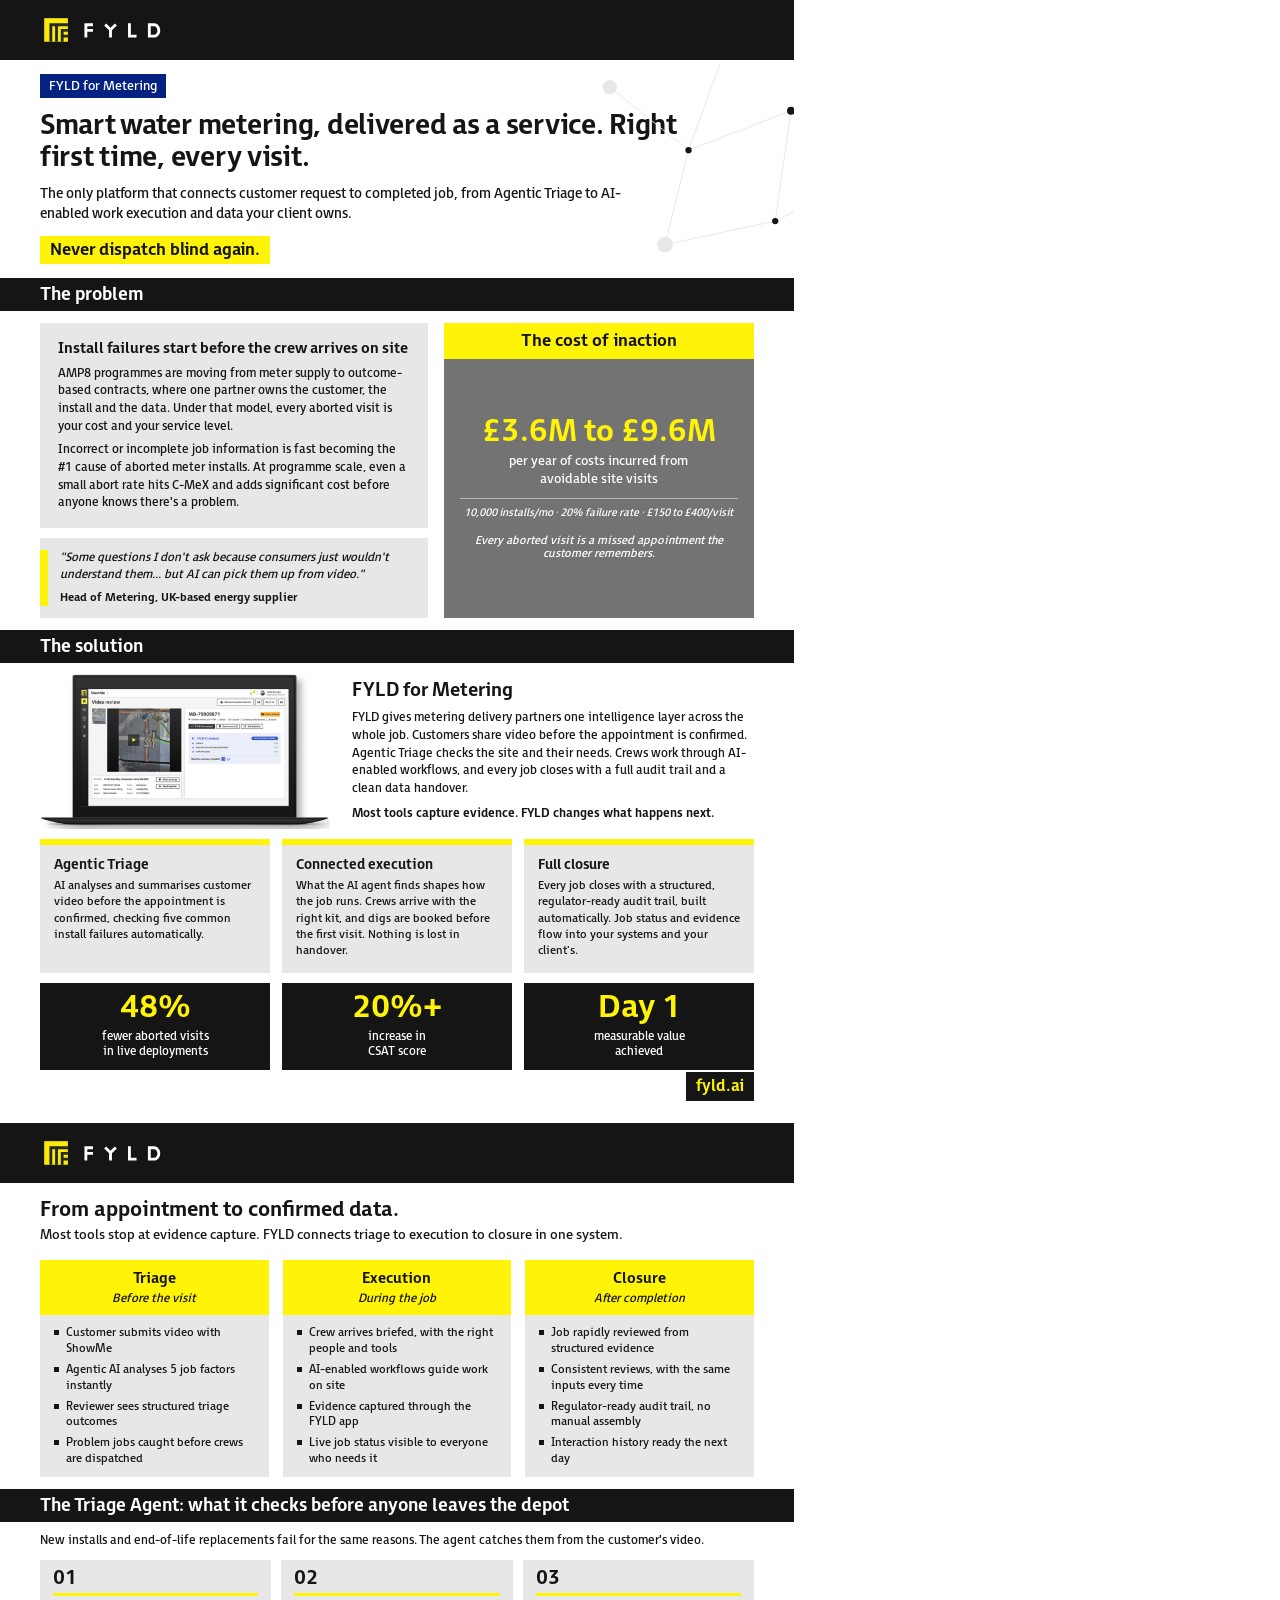
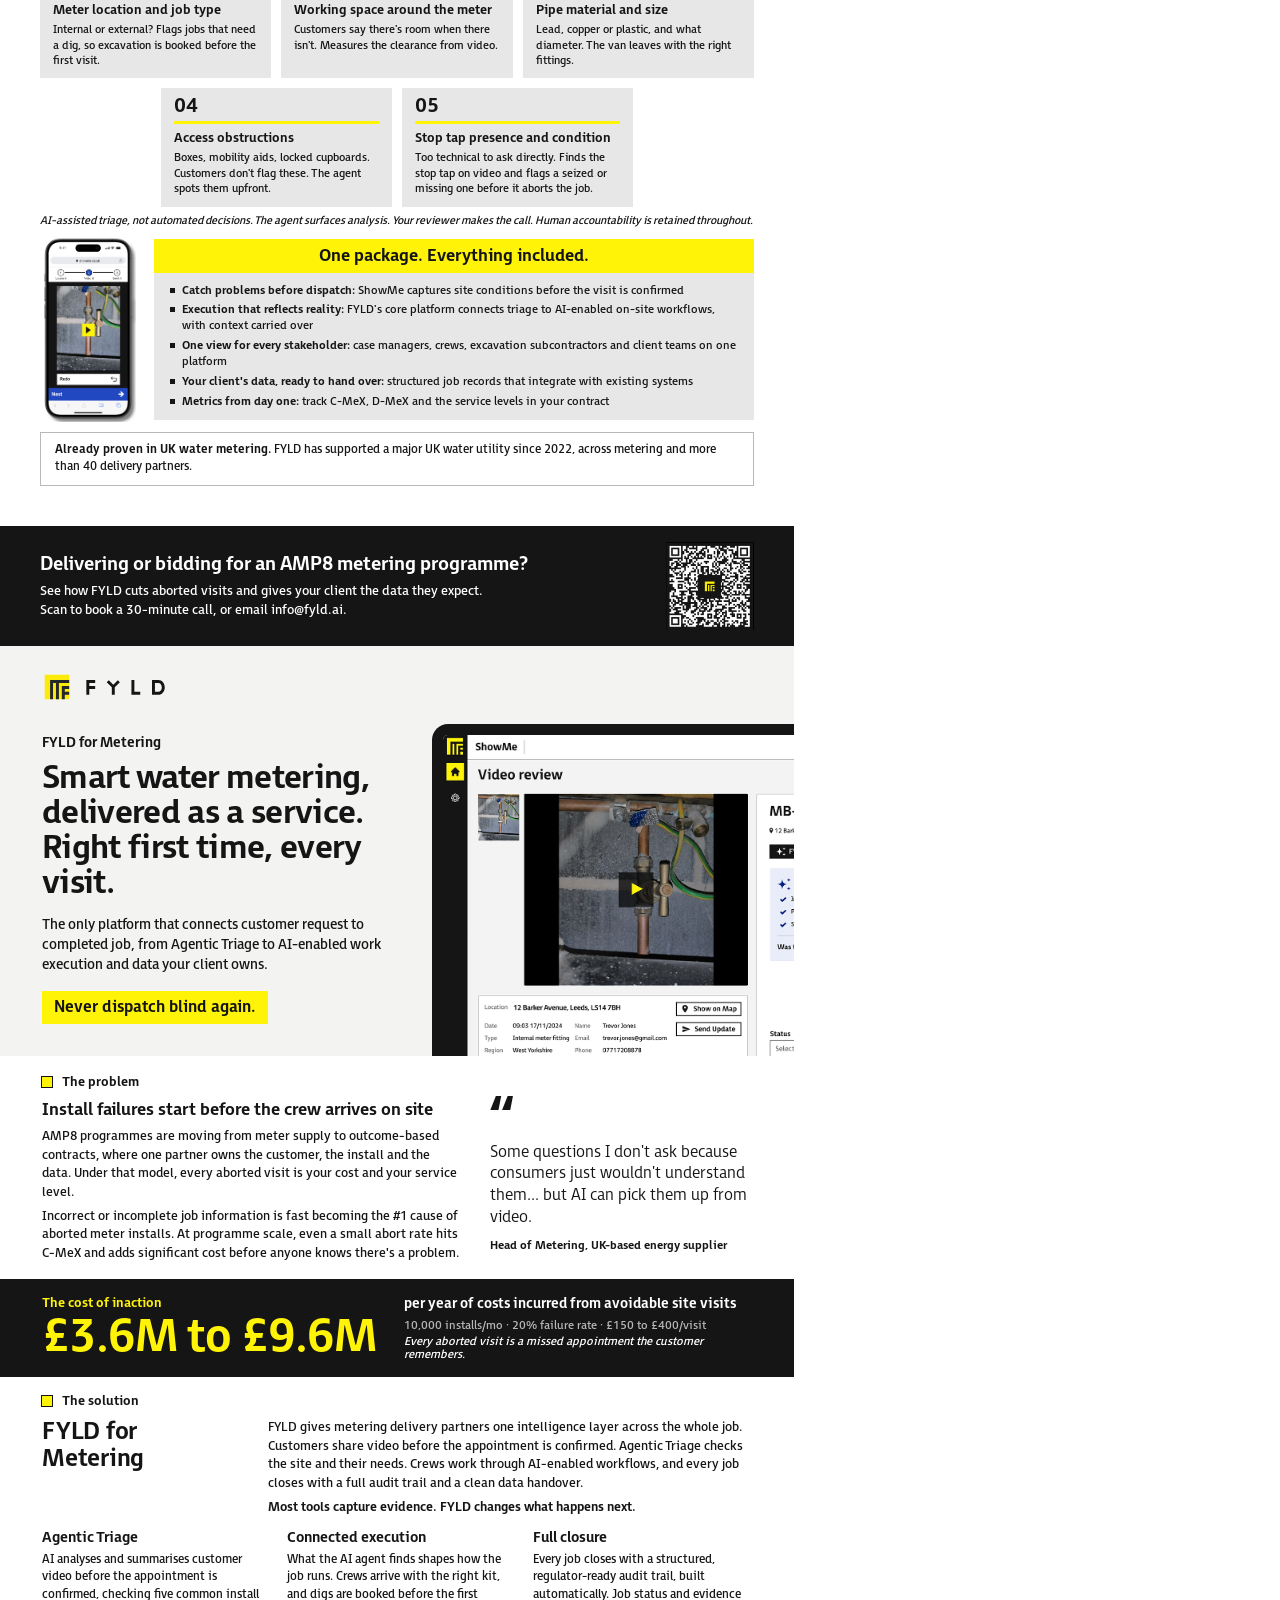
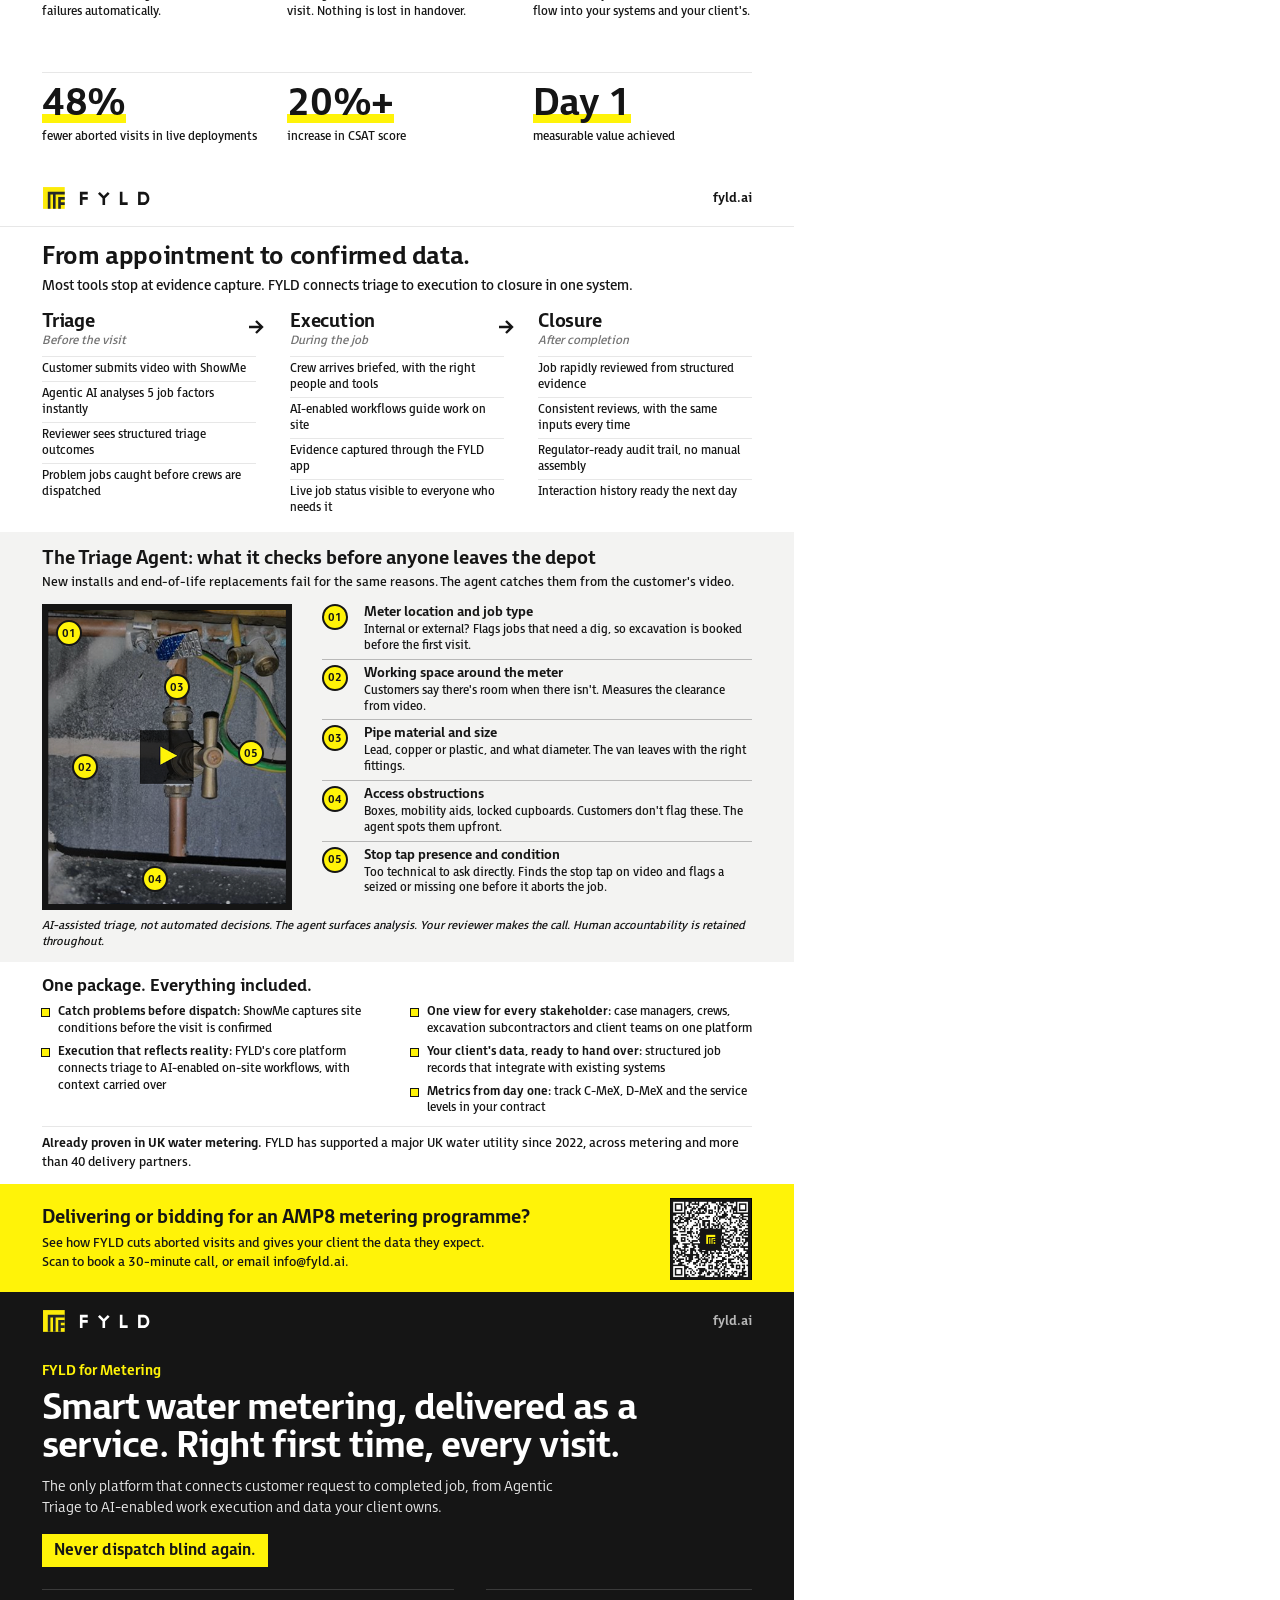
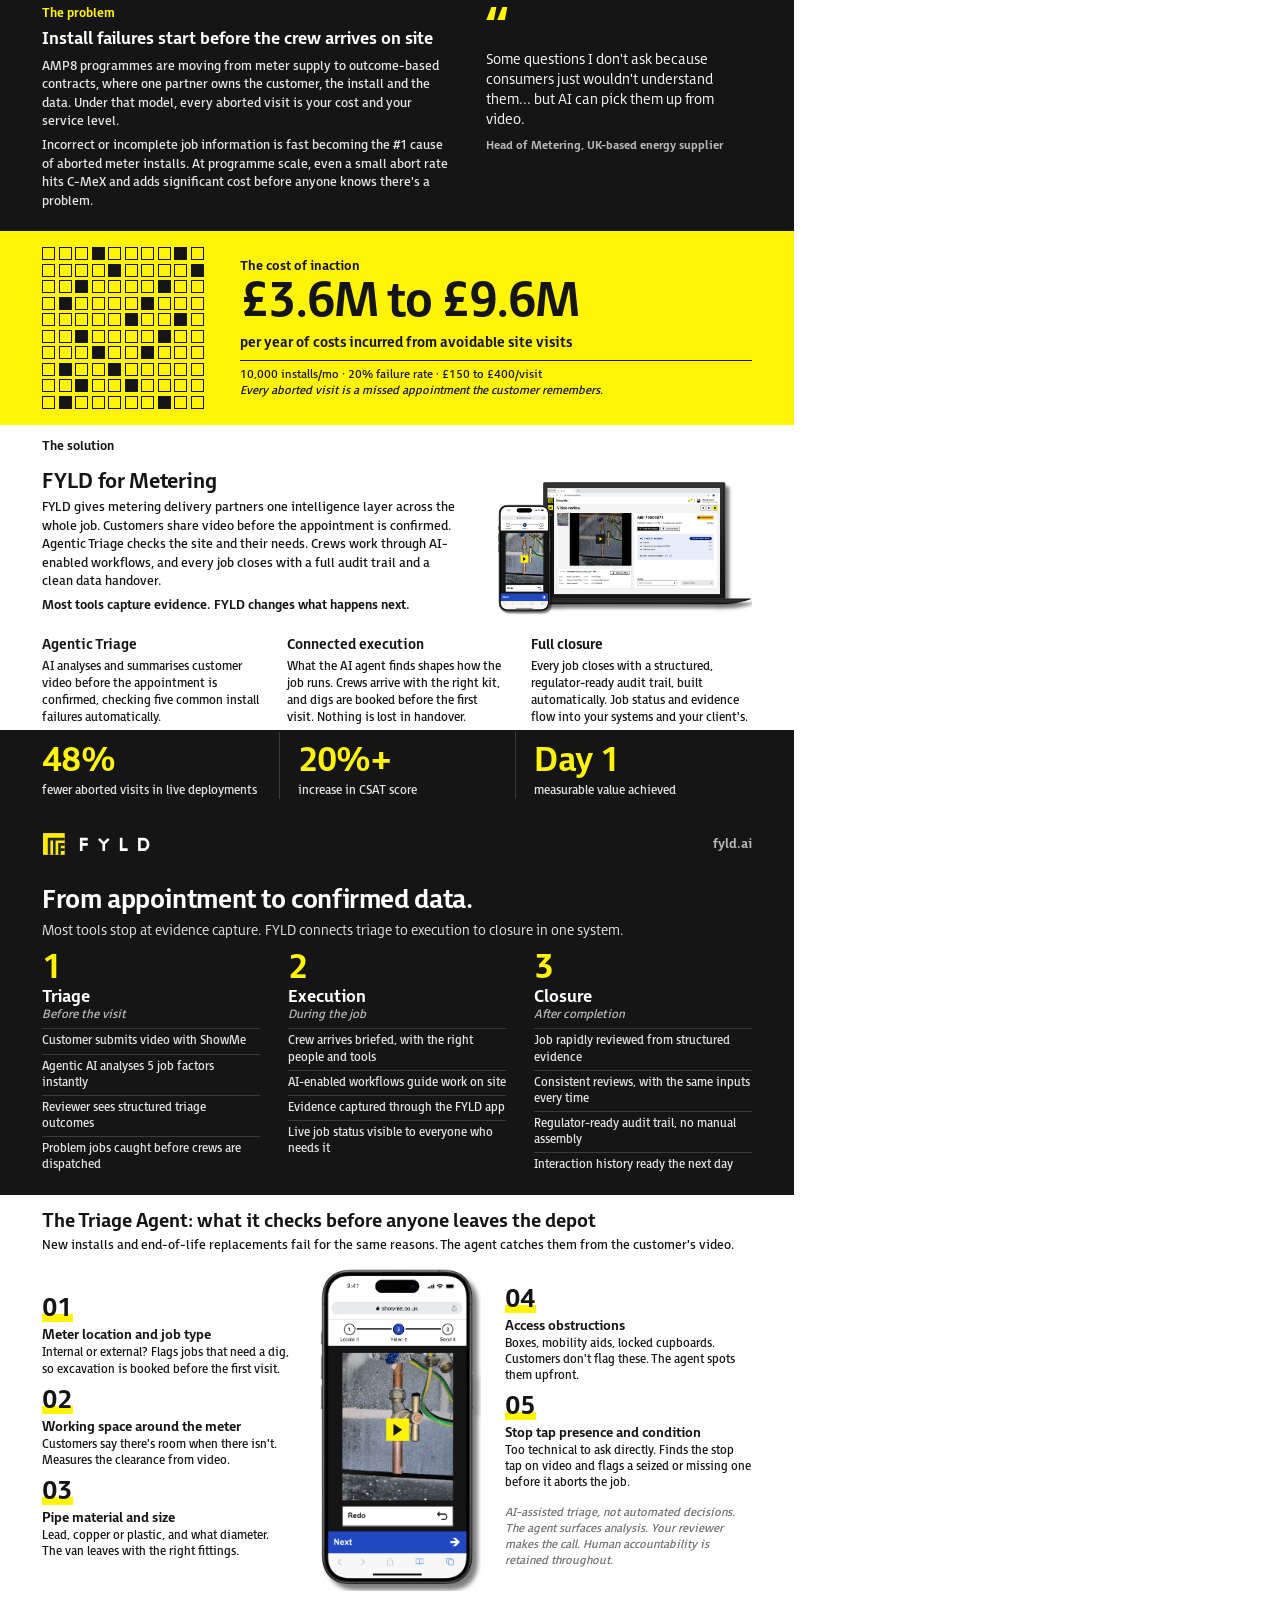
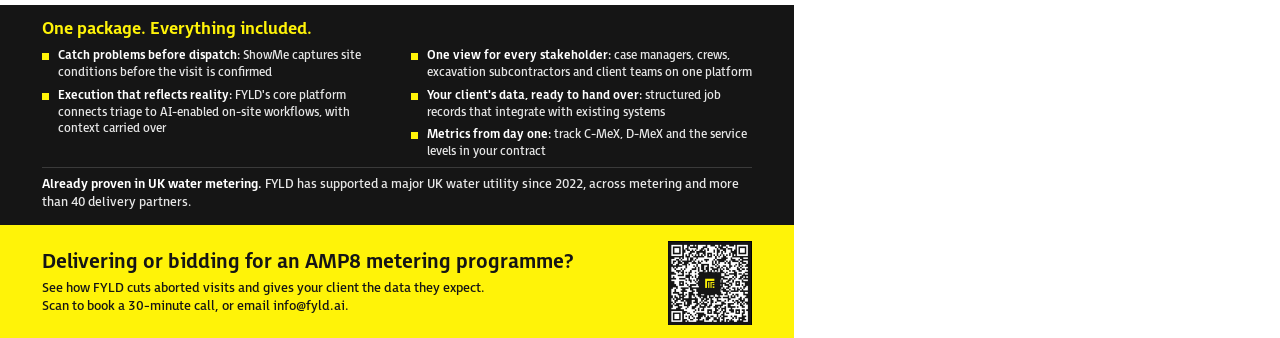
==== index.html @ 75d1375a "FYLD for Metering 2-pager options for Canva import Co-Authored-By: Claude Opus 5.5 <noreply@anthropi" ====
<!doctype html>
<html lang="en-GB"><head><meta charset="utf-8">
<title>FYLD for Metering 2-pager options</title>
<link rel="stylesheet" href="assets/fonts.css">
<style>
:root{--y:#FFF308;--k:#151515;--blue:#042281;--asphalt:#737373;--concrete:#B8B8B8;--cement:#E7E7E7;--lime:#F3F3F2;--photo:#ECECEC;--line:#3a3a3a}
*{box-sizing:border-box;margin:0;padding:0}
body{font-family:"FS Millbank",sans-serif;color:#151515;background:#fff}
.o1.page{width:794px;height:1123px;background:#fff;position:relative;overflow:hidden;display:flex;flex-direction:column}
.o1 .hdr{background:var(--k);height:60px;display:flex;align-items:center;justify-content:space-between;padding:0 40px 0 30px;flex:none}
.o1 .hdr img{height:52px}
.o1 .hdr span{color:var(--y);font-weight:700;font-size:15px}
.o1 .bar{background:var(--k);color:#fff;font-weight:700;font-size:18px;padding:6px 40px;flex:none}
.o1 .pad{padding:0 40px}
.o1 .tag{display:inline-block;background:var(--blue);color:#fff;font-size:13px;font-weight:400;padding:4px 9px}
.o1 h1{font-size:28px;line-height:1.15;font-weight:700;letter-spacing:-.01em;margin:12px 0 10px;max-width:640px}
.o1 .sub{font-size:14px;line-height:1.4;max-width:600px}
.o1 .hl{display:inline-block;background:var(--y);font-weight:700;font-size:17px;padding:4px 10px;margin-top:12px}
.o1 .grey{background:var(--cement);padding:16px 18px}
.o1 .grey h3{font-size:15px;font-weight:700;margin-bottom:7px}
.o1 .grey p,.o1 .body{font-size:12.2px;line-height:1.45}
.o1 .grey p+p{margin-top:6px}
.o1 .quote{display:flex;gap:12px;background:var(--cement);margin-top:10px;padding:12px 16px 12px 0}
.o1 .quote .mk{width:8px;background:var(--y);flex:none}
.o1 .quote p{font-size:12px;line-height:1.4;font-style:italic}
.o1 .quote b{display:block;font-style:normal;font-size:11.5px;margin-top:6px}
.o1 .coi{display:flex;flex-direction:column}
.o1 .coi .t{background:var(--y);font-weight:700;font-size:17px;text-align:center;padding:8px}
.o1 .coi .b{background:var(--asphalt);color:#fff;text-align:center;padding:16px 16px;flex:1;display:flex;flex-direction:column;justify-content:center}
.o1 .coi .n{color:var(--y);font-weight:700;font-size:31px;line-height:1;white-space:nowrap}
.o1 .coi .s{font-size:13px;margin-top:6px;line-height:1.35}
.o1 .coi .a{font-size:10.8px;white-space:nowrap;font-style:italic;color:#fff;border-top:1px solid var(--concrete);padding:7px 0;margin:10px 0 8px}
.o1 .coi .e{font-size:11.5px;font-style:italic}
.o1 .pillars{display:grid;grid-template-columns:repeat(3,1fr);gap:12px}
.o1 .pil{background:var(--cement);border-top:6px solid var(--y);padding:11px 14px 13px}
.o1 .pil h4{font-size:14px;font-weight:700;margin-bottom:5px}
.o1 .pil p{font-size:11.5px;line-height:1.42}
.o1 .stat{background:var(--k);color:#fff;text-align:center;padding:9px 8px 10px}
.o1 .stat .n{color:var(--y);font-weight:700;font-size:32px;line-height:1}
.o1 .stat .l{font-size:12px;margin-top:5px;line-height:1.3}
.o1 .url{position:absolute;right:40px;bottom:22px;background:var(--k);color:var(--y);font-weight:700;font-size:16px;padding:5px 10px}
.o1 /* page 2 */
.cols{display:grid;grid-template-columns:repeat(3,1fr);gap:14px}
.o1 .col .h{background:var(--y);text-align:center;padding:9px 6px 8px}
.o1 .col .h b{display:block;font-size:15px}
.o1 .col .h i{font-size:12px}
.o1 .col ul{background:var(--cement);list-style:none;padding:10px 14px}
.o1 .col li{font-size:11.6px;line-height:1.38;padding-left:12px;position:relative}
.o1 .col li+li{margin-top:5px}
.o1 .col li::before{content:"";position:absolute;left:0;top:5px;width:5px;height:5px;background:var(--k)}
.o1 .checks{display:grid;grid-template-columns:repeat(6,1fr);gap:10px}
.o1 .chk{background:var(--cement);padding:8px 13px 10px;grid-column:span 2}
.o1 .chk:nth-child(4){grid-column:2/span 2}
.o1 .chk .num{font-weight:700;font-size:20px;line-height:1;padding-bottom:5px;border-bottom:3px solid var(--y);margin-bottom:6px}
.o1 .chk h4{font-size:13px;font-weight:700;margin-bottom:4px}
.o1 .chk p{font-size:11.2px;line-height:1.38}
.o1 .pkg .t{background:var(--y);font-weight:700;font-size:17px;text-align:center;padding:7px}
.o1 .pkg ul{background:var(--cement);list-style:none;padding:10px 16px}
.o1 .pkg li{font-size:11.5px;line-height:1.38;padding-left:12px;position:relative}
.o1 .pkg li+li{margin-top:4px}
.o1 .pkg li::before{content:"";position:absolute;left:0;top:5px;width:5px;height:5px;background:var(--k)}
.o1 .proof{border:1px solid var(--concrete);padding:9px 14px;font-size:12px;line-height:1.4}
.o1 .proof b{font-weight:700}
.o1 .cta{margin-top:auto;background:var(--k);color:#fff;display:flex;align-items:center;justify-content:space-between;padding:16px 40px}
.o1 .cta h3{font-size:19px;font-weight:700}
.o1 .cta p{font-size:13px;line-height:1.4;margin-top:6px;max-width:520px}
.o1 .cta img{width:88px;height:88px}
.o2.page{width:794px;height:1123px;background:#fff;position:relative;overflow:hidden;display:flex;flex-direction:column}
.o2 .m{padding-left:42px;padding-right:42px}
.o2 .body{font-size:12.7px;line-height:1.45}
.o2 .lbl{font-size:13px;font-weight:700;display:flex;align-items:center;gap:10px;margin-bottom:10px}
.o2 .lbl::before{content:"";width:10px;height:10px;background:var(--y);outline:1px solid var(--k)}
.o2 /* hero */
.hero{background:var(--lime);height:410px;position:relative;flex:none;overflow:hidden}
.o2 .hero .logo{position:absolute;left:30px;top:14px;height:54px}
.o2 .hero .shot{position:absolute;left:432px;top:78px;width:470px;border:11px solid var(--k);border-right:0;border-radius:16px 0 0 0}
.o2 .hero .txt{position:absolute;left:42px;top:88px;width:370px}
.o2 .tag{font-size:14px;font-weight:700}
.o2 h1{font-size:33px;line-height:1.06;letter-spacing:-.02em;font-weight:700;margin:10px 0 14px}
.o2 .sub{font-size:14px;line-height:1.42}
.o2 .tagline{display:inline-block;background:var(--y);font-weight:700;font-size:16px;padding:7px 12px;margin-top:16px}
.o2 .q{font-size:16px;line-height:1.36;font-weight:300}
.o2 .q::before{content:"\201C";display:block;font-size:56px;line-height:.6;font-weight:700;color:var(--k);margin-bottom:6px}
.o2 .q b{display:block;font-size:11.5px;font-weight:700;margin-top:9px}
.o2 .coi{background:var(--k);color:#fff;display:grid;grid-template-columns:auto 1fr;gap:28px;align-items:center;padding:16px 42px;flex:none}
.o2 .coi .t{font-size:13px;font-weight:700;color:var(--y);margin-bottom:4px}
.o2 .coi .n{font-size:46px;font-weight:700;letter-spacing:-.02em;line-height:1;color:var(--y);white-space:nowrap}
.o2 .coi .s{font-size:14px;font-weight:700;line-height:1.3}
.o2 .coi .a{font-size:11.5px;color:var(--concrete);margin-top:6px}
.o2 .coi .e{font-size:11.5px;font-style:italic;margin-top:3px}
.o2 .three{display:grid;grid-template-columns:repeat(3,1fr);gap:26px}
.o2 .three h4{font-size:14.5px;font-weight:700;margin-bottom:5px}
.o2 .three p{font-size:12px;line-height:1.42}
.o2 .stat .n{font-size:38px;font-weight:700;line-height:1;letter-spacing:-.01em;display:inline-block;box-shadow:inset 0 -9px 0 var(--y)}
.o2 .stat .l{font-size:12px;margin-top:6px;line-height:1.3}
.o2 /* page 2 */
.folio{height:58px;display:flex;align-items:center;justify-content:space-between;padding:0 42px 0 30px;border-bottom:1px solid var(--cement);flex:none}
.o2 .folio img{height:48px}
.o2 .folio span{font-size:13px;font-weight:700}
.o2 .stg b{display:block;font-size:19px;letter-spacing:-.01em}
.o2 .stg i{display:block;font-size:12px;color:var(--asphalt);margin-bottom:8px}
.o2 .stg li{list-style:none;font-size:11.8px;line-height:1.36;padding:4px 0;border-top:1px solid var(--cement)}
.o2 .arrow{position:absolute;top:8px;width:18px;height:18px}
.o2 .agent{background:var(--lime);padding:16px 42px 12px;margin-top:12px}
.o2 .frame{position:relative;width:250px}
.o2 .frame img{width:250px;display:block;border:6px solid var(--k)}
.o2 .pin{position:absolute;width:26px;height:26px;border-radius:50%;background:var(--y);border:2px solid var(--k);font-size:11px;font-weight:700;display:flex;align-items:center;justify-content:center}
.o2 .ck{display:grid;grid-template-columns:30px 1fr;gap:12px;padding:5px 0;border-top:1px solid var(--concrete)}
.o2 .ck:first-child{border-top:0;padding-top:0}
.o2 .ck .p{width:26px;height:26px;border-radius:50%;background:var(--y);border:2px solid var(--k);font-size:11px;font-weight:700;display:flex;align-items:center;justify-content:center}
.o2 .ck h4{font-size:13.5px;font-weight:700;margin-bottom:2px}
.o2 .ck p{font-size:11.8px;line-height:1.34}
.o2 .pk{columns:2;column-gap:28px;list-style:none}
.o2 .pk li{font-size:12px;line-height:1.4;padding-left:16px;position:relative;break-inside:avoid;margin-bottom:6px}
.o2 .pk li::before{content:"";position:absolute;left:0;top:5px;width:7px;height:7px;background:var(--y);outline:1px solid var(--k)}
.o2 .cta{background:var(--y);margin-top:auto;padding:14px 42px 18px;display:flex;justify-content:space-between;align-items:center;flex:none}
.o2 .cta h3{font-size:19px;line-height:1.15;margin-bottom:6px;max-width:500px}
.o2 .cta p{font-size:13px;line-height:1.42}
.o2 .cta img{width:82px;height:82px}
.o3.page{width:794px;height:1123px;background:#fff;position:relative;overflow:hidden;display:flex;flex-direction:column}
.o3 .m{padding-left:42px;padding-right:42px}
.o3 .dark{background:var(--k);color:#fff}
.o3 .body{font-size:12.7px;line-height:1.45}
.o3 .lbl{font-size:12.5px;font-weight:700;color:var(--y);margin-bottom:8px}
.o3 .tag{font-size:14px;font-weight:700;color:var(--y)}
.o3 h1{font-size:37px;line-height:1.03;letter-spacing:-.025em;font-weight:700;margin:10px 0 12px;max-width:710px}
.o3 .sub{font-size:14.5px;line-height:1.42;color:var(--cement);font-weight:300;max-width:520px}
.o3 .tagline{display:inline-block;background:var(--y);color:var(--k);font-weight:700;font-size:16px;padding:7px 12px;margin-top:16px}
.o3 .q{border-left:0;font-size:14.5px;line-height:1.38;font-weight:300}
.o3 .q::before{content:"\201C";display:block;color:var(--y);font-size:52px;font-weight:700;line-height:.6;margin-bottom:6px}
.o3 .q b{display:block;font-size:11.5px;font-weight:700;color:var(--concrete);margin-top:8px}
.o3 /* cost band with 100-visit grid: 20 filled = 20% failure rate */
.coi{background:var(--y);display:grid;grid-template-columns:166px 1fr;gap:32px;align-items:center;padding:16px 42px}
.o3 .grid{display:grid;grid-template-columns:repeat(10,13px);gap:3.5px}
.o3 .grid span{width:13px;height:13px;border:1.5px solid var(--k)}
.o3 .grid span.f{background:var(--k)}
.o3 .coi .t{font-size:13px;font-weight:700}
.o3 .coi .n{font-size:48px;font-weight:700;letter-spacing:-.03em;line-height:1;margin:4px 0 8px;white-space:nowrap}
.o3 .coi .s{font-size:14px;font-weight:700;line-height:1.3}
.o3 .coi .a{font-size:11.5px;margin-top:8px;padding-top:7px;border-top:1px solid var(--k)}
.o3 .coi .e{font-size:11.5px;font-style:italic;margin-top:3px}
.o3 .three{display:grid;grid-template-columns:repeat(3,1fr);gap:24px}
.o3 .three h4{font-size:14px;font-weight:700;margin-bottom:5px}
.o3 .three p{font-size:12px;line-height:1.42}
.o3 .stats{display:grid;grid-template-columns:repeat(3,1fr)}
.o3 .stats>div{padding:12px 0 0 18px;border-left:1px solid var(--line)}
.o3 .stats>div:first-child{padding-left:0;border-left:0}
.o3 .stats .n{font-size:34px;font-weight:700;color:var(--y);line-height:1;letter-spacing:-.02em}
.o3 .stats .l{font-size:12px;color:var(--cement);margin-top:5px;line-height:1.3}
.o3 /* page 2 */
.folio{height:58px;display:flex;align-items:center;justify-content:space-between;padding:0 42px 0 30px;flex:none}
.o3 .folio img{height:48px}
.o3 .folio span{font-size:13px;font-weight:700;color:var(--concrete)}
.o3 .stg .no{font-size:34px;font-weight:700;line-height:.9;color:var(--y);letter-spacing:-.03em}
.o3 .stg b{display:block;font-size:17px;margin-top:4px}
.o3 .stg i{display:block;font-size:12px;color:var(--concrete);margin-bottom:6px}
.o3 .stg li{list-style:none;font-size:11.8px;line-height:1.36;padding:4px 0;border-top:1px solid var(--line);color:var(--cement)}
.o3 .chk .num{font-size:26px;font-weight:700;line-height:1;letter-spacing:-.02em;display:inline-block;box-shadow:inset 0 -8px 0 var(--y);margin-bottom:5px}
.o3 .chk h4{font-size:13.5px;font-weight:700;margin-bottom:2px}
.o3 .chk p{font-size:11.8px;line-height:1.36}
.o3 .chk+.chk{margin-top:10px}
.o3 .pk{columns:2;column-gap:28px;list-style:none}
.o3 .pk li{font-size:12px;line-height:1.4;padding-left:16px;position:relative;break-inside:avoid;margin-bottom:6px;color:var(--cement)}
.o3 .pk li b{color:#fff}
.o3 .pk li::before{content:"";position:absolute;left:0;top:5px;width:7px;height:7px;background:var(--y)}
.o3 .cta{background:var(--y);display:flex;justify-content:space-between;align-items:center;padding:16px 42px 18px;margin-top:auto}
.o3 .cta h3{font-size:20px;margin-bottom:5px}
.o3 .cta p{font-size:13px;line-height:1.42}
.o3 .cta img{width:84px;height:84px}
</style></head>
<body>
<section class="page o1" data-document-role="page" data-label="Option 1 recreation, page 1"><svg style="position:absolute;right:-60px;top:62px;width:260px;height:200px" viewBox="0 0 330 250"><g stroke="#E7E7E7" stroke-width="1.2" fill="none"><path d="M20 30 L120 110 L250 60 L320 10"/><path d="M120 110 L90 230 L230 200 L250 60"/><path d="M230 200 L330 150"/><path d="M160 0 L120 110"/></g><g><circle cx="20" cy="30" r="9" fill="#E7E7E7"/><circle cx="120" cy="110" r="4" fill="#151515"/><circle cx="250" cy="60" r="5" fill="#151515"/><circle cx="90" cy="230" r="10" fill="#E7E7E7"/><circle cx="230" cy="200" r="4" fill="#151515"/><circle cx="320" cy="10" r="7" fill="#B8B8B8"/><circle cx="330" cy="150" r="8" fill="#E7E7E7"/></g></svg>
  <div class="hdr"><img src="assets/logo-white.svg" alt="FYLD"></div>
  <div class="pad" style="padding-top:14px;padding-bottom:14px">
    <span class="tag">FYLD for Metering</span>
    <h1>Smart water metering, delivered as a service. Right first time, every visit.</h1>
    <p class="sub">The only platform that connects customer request to completed job, from Agentic Triage to AI-enabled work execution and data your client owns.</p>
    <span class="hl">Never dispatch blind again.</span>
  </div>
  <div class="bar">The problem</div>
  <div class="pad" style="display:grid;grid-template-columns:1.25fr 1fr;gap:16px;padding-top:12px;padding-bottom:12px">
    <div>
      <div class="grey">
        <h3>Install failures start before the crew arrives on site</h3>
        <p>AMP8 programmes are moving from meter supply to outcome-based contracts, where one partner owns the customer, the install and the data. Under that model, every aborted visit is your cost and your service level.</p>
        <p>Incorrect or incomplete job information is fast becoming the #1 cause of aborted meter installs. At programme scale, even a small abort rate hits C-MeX and adds significant cost before anyone knows there's a problem.</p>
      </div>
      <div class="quote"><span class="mk"></span><p>"Some questions I don't ask because consumers just wouldn't understand them... but AI can pick them up from video."<b>Head of Metering, UK-based energy supplier</b></p></div>
    </div>
    <div class="coi">
      <div class="t">The cost of inaction</div>
      <div class="b">
        <div class="n">£3.6M to £9.6M</div>
        <div class="s">per year of costs incurred from<br>avoidable site visits</div>
        <div class="a">10,000 installs/mo · 20% failure rate · £150 to £400/visit</div>
        <div class="e">Every aborted visit is a missed appointment the customer remembers.</div>
      </div>
    </div>
  </div>
  <div class="bar">The solution</div>
  <div class="pad" style="display:grid;grid-template-columns:290px 1fr;gap:22px;align-items:center;padding-top:10px;padding-bottom:10px">
    <img src="assets/laptop.png" style="width:290px" alt="">
    <div>
      <h3 style="font-size:19px;font-weight:700;margin-bottom:7px">FYLD for Metering</h3>
      <p class="body">FYLD gives metering delivery partners one intelligence layer across the whole job. Customers share video before the appointment is confirmed. Agentic Triage checks the site and their needs. Crews work through AI-enabled workflows, and every job closes with a full audit trail and a clean data handover.</p>
      <p class="body" style="font-weight:700;margin-top:7px">Most tools capture evidence. FYLD changes what happens next.</p>
    </div>
  </div>
  <div class="pad pillars">
    <div class="pil"><h4>Agentic Triage</h4><p>AI analyses and summarises customer video before the appointment is confirmed, checking five common install failures automatically.</p></div>
    <div class="pil"><h4>Connected execution</h4><p>What the AI agent finds shapes how the job runs. Crews arrive with the right kit, and digs are booked before the first visit. Nothing is lost in handover.</p></div>
    <div class="pil"><h4>Full closure</h4><p>Every job closes with a structured, regulator-ready audit trail, built automatically. Job status and evidence flow into your systems and your client's.</p></div>
  </div>
  <div class="pad pillars" style="margin-top:10px">
    <div class="stat"><div class="n">48%</div><div class="l">fewer aborted visits<br>in live deployments</div></div>
    <div class="stat"><div class="n">20%+</div><div class="l">increase in<br>CSAT score</div></div>
    <div class="stat"><div class="n">Day 1</div><div class="l">measurable value<br>achieved</div></div>
  </div>
  <div class="url">fyld.ai</div>
</section>
<section class="page o1" data-document-role="page" data-label="Option 1 recreation, page 2">
  <div class="hdr"><img src="assets/logo-white.svg" alt="FYLD"></div>
  <div class="pad" style="padding-top:14px">
    <h2 style="font-size:21px;font-weight:700">From appointment to confirmed data.</h2>
    <p class="body" style="font-size:13.5px;margin:4px 0 14px">Most tools stop at evidence capture. FYLD connects triage to execution to closure in one system.</p>
    <div class="cols">
      <div class="col"><div class="h"><b>Triage</b><i>Before the visit</i></div><ul><li>Customer submits video with ShowMe</li><li>Agentic AI analyses 5 job factors instantly</li><li>Reviewer sees structured triage outcomes</li><li>Problem jobs caught before crews are dispatched</li></ul></div>
      <div class="col"><div class="h"><b>Execution</b><i>During the job</i></div><ul><li>Crew arrives briefed, with the right people and tools</li><li>AI-enabled workflows guide work on site</li><li>Evidence captured through the FYLD app</li><li>Live job status visible to everyone who needs it</li></ul></div>
      <div class="col"><div class="h"><b>Closure</b><i>After completion</i></div><ul><li>Job rapidly reviewed from structured evidence</li><li>Consistent reviews, with the same inputs every time</li><li>Regulator-ready audit trail, no manual assembly</li><li>Interaction history ready the next day</li></ul></div>
    </div>
  </div>
  <div class="bar" style="margin-top:12px">The Triage Agent: what it checks before anyone leaves the depot</div>
  <div class="pad" style="padding-top:10px">
    <p class="body" style="margin-bottom:10px">New installs and end-of-life replacements fail for the same reasons. The agent catches them from the customer's video.</p>
    <div class="checks">
      <div class="chk"><div class="num">01</div><h4>Meter location and job type</h4><p>Internal or external? Flags jobs that need a dig, so excavation is booked before the first visit.</p></div>
      <div class="chk"><div class="num">02</div><h4>Working space around the meter</h4><p>Customers say there's room when there isn't. Measures the clearance from video.</p></div>
      <div class="chk"><div class="num">03</div><h4>Pipe material and size</h4><p>Lead, copper or plastic, and what diameter. The van leaves with the right fittings.</p></div>
      <div class="chk"><div class="num">04</div><h4>Access obstructions</h4><p>Boxes, mobility aids, locked cupboards. Customers don't flag these. The agent spots them upfront.</p></div>
      <div class="chk"><div class="num">05</div><h4>Stop tap presence and condition</h4><p>Too technical to ask directly. Finds the stop tap on video and flags a seized or missing one before it aborts the job.</p></div>
    </div>
    <p style="font-size:11px;font-style:italic;margin:7px 0 9px">AI-assisted triage, not automated decisions. The agent surfaces analysis. Your reviewer makes the call. Human accountability is retained throughout.</p>
    <div style="display:grid;grid-template-columns:96px 1fr;gap:18px;align-items:center">
      <img src="assets/phone.png" style="width:96px" alt="">
      <div class="pkg"><div class="t">One package. Everything included.</div>
        <ul>
          <li><b>Catch problems before dispatch:</b> ShowMe captures site conditions before the visit is confirmed</li>
          <li><b>Execution that reflects reality:</b> FYLD's core platform connects triage to AI-enabled on-site workflows, with context carried over</li>
          <li><b>One view for every stakeholder:</b> case managers, crews, excavation subcontractors and client teams on one platform</li>
          <li><b>Your client's data, ready to hand over:</b> structured job records that integrate with existing systems</li>
          <li><b>Metrics from day one:</b> track C-MeX, D-MeX and the service levels in your contract</li>
        </ul></div>
    </div>
    <p class="proof" style="margin-top:10px"><b>Already proven in UK water metering.</b> FYLD has supported a major UK water utility since 2022, across metering and more than 40 delivery partners.</p>
  </div>
  <div class="cta">
    <div><h3>Delivering or bidding for an AMP8 metering programme?</h3>
    <p>See how FYLD cuts aborted visits and gives your client the data they expect.<br>Scan to book a 30-minute call, or email info@fyld.ai.</p></div>
    <img src="assets/qr.png" alt="QR code">
  </div>
</section>
<section class="page o2" data-document-role="page" data-label="Option 2 under the sink, page 1">
  <div class="hero">
    <img class="logo" src="assets/logo-black.svg" alt="FYLD">
    <img class="shot" src="assets/tablet-ui.png" alt="">
    <div class="txt">
      <div class="tag">FYLD for Metering</div>
      <h1>Smart water metering, delivered as a service. Right first time, every visit.</h1>
      <p class="sub">The only platform that connects customer request to completed job, from Agentic Triage to AI-enabled work execution and data your client owns.</p>
      <span class="tagline">Never dispatch blind again.</span>
    </div>
  </div>
  <div class="m" style="padding-top:18px;padding-bottom:16px;display:grid;grid-template-columns:1.6fr 1fr;gap:30px">
    <div>
      <div class="lbl">The problem</div>
      <h3 style="font-size:17px;line-height:1.2;margin-bottom:8px">Install failures start before the crew arrives on site</h3>
      <p class="body">AMP8 programmes are moving from meter supply to outcome-based contracts, where one partner owns the customer, the install and the data. Under that model, every aborted visit is your cost and your service level.</p>
      <p class="body" style="margin-top:6px">Incorrect or incomplete job information is fast becoming the #1 cause of aborted meter installs. At programme scale, even a small abort rate hits C-MeX and adds significant cost before anyone knows there's a problem.</p>
    </div>
    <p class="q" style="padding-top:28px">Some questions I don't ask because consumers just wouldn't understand them... but AI can pick them up from video.<b>Head of Metering, UK-based energy supplier</b></p>
  </div>
  <div class="coi">
    <div><div class="t">The cost of inaction</div><div class="n">£3.6M to £9.6M</div></div>
    <div><div class="s">per year of costs incurred from avoidable site visits</div>
      <div class="a">10,000 installs/mo · 20% failure rate · £150 to £400/visit</div>
      <div class="e">Every aborted visit is a missed appointment the customer remembers.</div></div>
  </div>
  <div class="m" style="padding-top:16px">
    <div class="lbl">The solution</div>
    <div style="display:grid;grid-template-columns:200px 1fr;gap:26px">
      <h3 style="font-size:24px;line-height:1.1;letter-spacing:-.01em">FYLD for Metering</h3>
      <div><p class="body">FYLD gives metering delivery partners one intelligence layer across the whole job. Customers share video before the appointment is confirmed. Agentic Triage checks the site and their needs. Crews work through AI-enabled workflows, and every job closes with a full audit trail and a clean data handover.</p>
      <p class="body" style="font-weight:700;margin-top:6px">Most tools capture evidence. FYLD changes what happens next.</p></div>
    </div>
    <div class="three" style="margin-top:12px">
      <div><h4>Agentic Triage</h4><p>AI analyses and summarises customer video before the appointment is confirmed, checking five common install failures automatically.</p></div>
      <div><h4>Connected execution</h4><p>What the AI agent finds shapes how the job runs. Crews arrive with the right kit, and digs are booked before the first visit. Nothing is lost in handover.</p></div>
      <div><h4>Full closure</h4><p>Every job closes with a structured, regulator-ready audit trail, built automatically. Job status and evidence flow into your systems and your client's.</p></div>
    </div>
  </div>
  <div class="m three" style="margin-top:auto;padding-top:12px;padding-bottom:24px;border-top:1px solid var(--cement);margin-left:42px;margin-right:42px;padding-left:0;padding-right:0">
    <div class="stat"><div class="n">48%</div><div class="l">fewer aborted visits in live deployments</div></div>
    <div class="stat"><div class="n">20%+</div><div class="l">increase in CSAT score</div></div>
    <div class="stat"><div class="n">Day 1</div><div class="l">measurable value achieved</div></div>
  </div>
</section>
<section class="page o2" data-document-role="page" data-label="Option 2 under the sink, page 2">
  <div class="folio"><img src="assets/logo-black.svg" alt="FYLD"><span>fyld.ai</span></div>
  <div class="m" style="padding-top:16px">
    <h2 style="font-size:25px;letter-spacing:-.015em;line-height:1.1">From appointment to confirmed data.</h2>
    <p class="body" style="font-size:14px;margin-top:5px">Most tools stop at evidence capture. FYLD connects triage to execution to closure in one system.</p>
    <div style="display:grid;grid-template-columns:repeat(3,1fr);gap:34px;margin-top:14px;position:relative">
      <div class="stg"><b>Triage</b><i>Before the visit</i><ul><li>Customer submits video with ShowMe</li><li>Agentic AI analyses 5 job factors instantly</li><li>Reviewer sees structured triage outcomes</li><li>Problem jobs caught before crews are dispatched</li></ul></div>
      <div class="stg"><b>Execution</b><i>During the job</i><ul><li>Crew arrives briefed, with the right people and tools</li><li>AI-enabled workflows guide work on site</li><li>Evidence captured through the FYLD app</li><li>Live job status visible to everyone who needs it</li></ul></div>
      <div class="stg"><b>Closure</b><i>After completion</i><ul><li>Job rapidly reviewed from structured evidence</li><li>Consistent reviews, with the same inputs every time</li><li>Regulator-ready audit trail, no manual assembly</li><li>Interaction history ready the next day</li></ul></div>
      <svg class="arrow" style="left:205px" viewBox="0 0 18 18"><path d="M2 9h12M9 3l6 6-6 6" stroke="#151515" stroke-width="2.4" fill="none"/></svg>
      <svg class="arrow" style="left:455px" viewBox="0 0 18 18"><path d="M2 9h12M9 3l6 6-6 6" stroke="#151515" stroke-width="2.4" fill="none"/></svg>
    </div>
  </div>
  <div class="agent">
    <h3 style="font-size:19px;line-height:1.2">The Triage Agent: what it checks before anyone leaves the depot</h3>
    <p class="body" style="margin:3px 0 12px">New installs and end-of-life replacements fail for the same reasons. The agent catches them from the customer's video.</p>
    <div style="display:grid;grid-template-columns:250px 1fr;gap:30px;align-items:start">
      <div class="frame">
        <img src="assets/video-frame.png" alt="Customer video of an internal stop tap">
        <span class="pin" style="left:14px;top:16px">01</span>
        <span class="pin" style="left:30px;top:150px">02</span>
        <span class="pin" style="left:122px;top:70px">03</span>
        <span class="pin" style="left:100px;top:262px">04</span>
        <span class="pin" style="left:196px;top:136px">05</span>
      </div>
      <div>
        <div class="ck"><span class="p">01</span><div><h4>Meter location and job type</h4><p>Internal or external? Flags jobs that need a dig, so excavation is booked before the first visit.</p></div></div>
        <div class="ck"><span class="p">02</span><div><h4>Working space around the meter</h4><p>Customers say there's room when there isn't. Measures the clearance from video.</p></div></div>
        <div class="ck"><span class="p">03</span><div><h4>Pipe material and size</h4><p>Lead, copper or plastic, and what diameter. The van leaves with the right fittings.</p></div></div>
        <div class="ck"><span class="p">04</span><div><h4>Access obstructions</h4><p>Boxes, mobility aids, locked cupboards. Customers don't flag these. The agent spots them upfront.</p></div></div>
        <div class="ck"><span class="p">05</span><div><h4>Stop tap presence and condition</h4><p>Too technical to ask directly. Finds the stop tap on video and flags a seized or missing one before it aborts the job.</p></div></div>
      </div>
    </div>
    <p style="font-size:11.5px;font-style:italic;line-height:1.4;margin-top:8px">AI-assisted triage, not automated decisions. The agent surfaces analysis. Your reviewer makes the call. Human accountability is retained throughout.</p>
  </div>
  <div class="m" style="padding-top:14px;padding-bottom:12px">
    <h3 style="font-size:17px;margin-bottom:8px">One package. Everything included.</h3>
    <ul class="pk">
      <li><b>Catch problems before dispatch:</b> ShowMe captures site conditions before the visit is confirmed</li>
      <li><b>Execution that reflects reality:</b> FYLD's core platform connects triage to AI-enabled on-site workflows, with context carried over</li>
      <li><b>One view for every stakeholder:</b> case managers, crews, excavation subcontractors and client teams on one platform</li>
      <li><b>Your client's data, ready to hand over:</b> structured job records that integrate with existing systems</li>
      <li><b>Metrics from day one:</b> track C-MeX, D-MeX and the service levels in your contract</li>
    </ul>
    <p class="body" style="margin-top:9px;padding-top:8px;border-top:1px solid var(--cement)"><b>Already proven in UK water metering.</b> FYLD has supported a major UK water utility since 2022, across metering and more than 40 delivery partners.</p>
  </div>
  <div class="cta">
    <div><h3>Delivering or bidding for an AMP8 metering programme?</h3>
    <p>See how FYLD cuts aborted visits and gives your client the data they expect.<br>Scan to book a 30-minute call, or email info@fyld.ai.</p></div>
    <img src="assets/qr.png" alt="QR code">
  </div>
</section>
<section class="page o3" data-document-role="page" data-label="Option 3 one in five, page 1">
  <div class="dark" style="padding-bottom:20px">
    <div class="folio"><img src="assets/logo-white.svg" alt="FYLD"><span>fyld.ai</span></div>
    <div class="m" style="padding-top:12px">
      <div class="tag">FYLD for Metering</div>
      <h1>Smart water metering, delivered as a service. Right first time, every visit.</h1>
      <p class="sub">The only platform that connects customer request to completed job, from Agentic Triage to AI-enabled work execution and data your client owns.</p>
      <span class="tagline">Never dispatch blind again.</span>
    </div>
    <div class="m" style="margin-top:22px;display:grid;grid-template-columns:1.55fr 1fr;gap:32px">
      <div style="border-top:1px solid var(--line);padding-top:16px">
        <div class="lbl">The problem</div>
        <h3 style="font-size:17px;line-height:1.2;margin-bottom:8px">Install failures start before the crew arrives on site</h3>
        <p class="body" style="color:var(--cement)">AMP8 programmes are moving from meter supply to outcome-based contracts, where one partner owns the customer, the install and the data. Under that model, every aborted visit is your cost and your service level.</p>
        <p class="body" style="color:var(--cement);margin-top:6px">Incorrect or incomplete job information is fast becoming the #1 cause of aborted meter installs. At programme scale, even a small abort rate hits C-MeX and adds significant cost before anyone knows there's a problem.</p>
      </div>
      <p class="q" style="border-top:1px solid var(--line);padding-top:22px">Some questions I don't ask because consumers just wouldn't understand them... but AI can pick them up from video.<b>Head of Metering, UK-based energy supplier</b></p>
    </div>
  </div>
  <div class="coi">
    <div class="grid"><span></span><span></span><span></span><span class="f"></span><span></span><span></span><span></span><span></span><span class="f"></span><span></span><span></span><span></span><span></span><span></span><span class="f"></span><span></span><span></span><span></span><span></span><span class="f"></span><span></span><span></span><span class="f"></span><span></span><span></span><span></span><span></span><span class="f"></span><span></span><span></span><span></span><span class="f"></span><span></span><span></span><span></span><span></span><span class="f"></span><span></span><span></span><span></span><span></span><span></span><span></span><span></span><span></span><span class="f"></span><span></span><span></span><span class="f"></span><span></span><span></span><span></span><span class="f"></span><span></span><span></span><span></span><span></span><span class="f"></span><span></span><span></span><span></span><span></span><span></span><span class="f"></span><span></span><span></span><span class="f"></span><span></span><span></span><span></span><span></span><span class="f"></span><span></span><span></span><span class="f"></span><span></span><span></span><span></span><span></span><span></span><span></span><span></span><span class="f"></span><span></span><span></span><span class="f"></span><span></span><span></span><span></span><span></span><span></span><span class="f"></span><span></span><span></span><span></span><span></span><span></span><span class="f"></span><span></span><span></span></div>
    <div><div class="t">The cost of inaction</div><div class="n">£3.6M to £9.6M</div>
      <div class="s">per year of costs incurred from avoidable site visits</div>
      <div class="a">10,000 installs/mo · 20% failure rate · £150 to £400/visit</div>
      <div class="e">Every aborted visit is a missed appointment the customer remembers.</div></div>
  </div>
  <div class="m" style="padding-top:14px">
    <div class="lbl" style="color:var(--k)">The solution</div>
    <div style="display:grid;grid-template-columns:1fr 270px;gap:22px;align-items:center">
      <div><h3 style="font-size:21px;letter-spacing:-.01em;margin-bottom:5px">FYLD for Metering</h3>
        <p class="body">FYLD gives metering delivery partners one intelligence layer across the whole job. Customers share video before the appointment is confirmed. Agentic Triage checks the site and their needs. Crews work through AI-enabled workflows, and every job closes with a full audit trail and a clean data handover.</p>
        <p class="body" style="font-weight:700;margin-top:6px">Most tools capture evidence. FYLD changes what happens next.</p></div>
      <img src="assets/bundle.png" style="width:270px;display:block" alt="">
    </div>
    <div class="three" style="margin-top:12px">
      <div><h4>Agentic Triage</h4><p>AI analyses and summarises customer video before the appointment is confirmed, checking five common install failures automatically.</p></div>
      <div><h4>Connected execution</h4><p>What the AI agent finds shapes how the job runs. Crews arrive with the right kit, and digs are booked before the first visit. Nothing is lost in handover.</p></div>
      <div><h4>Full closure</h4><p>Every job closes with a structured, regulator-ready audit trail, built automatically. Job status and evidence flow into your systems and your client's.</p></div>
    </div>
  </div>
  <div class="dark m" style="margin-top:auto;padding-top:2px;padding-bottom:16px">
    <div class="stats">
      <div><div class="n">48%</div><div class="l">fewer aborted visits in live deployments</div></div>
      <div><div class="n">20%+</div><div class="l">increase in CSAT score</div></div>
      <div><div class="n">Day 1</div><div class="l">measurable value achieved</div></div>
    </div>
  </div>
</section>
<section class="page o3" data-document-role="page" data-label="Option 3 one in five, page 2">
  <div class="dark" style="padding-bottom:18px">
    <div class="folio"><img src="assets/logo-white.svg" alt="FYLD"><span>fyld.ai</span></div>
    <div class="m" style="padding-top:14px">
      <h2 style="font-size:26px;letter-spacing:-.015em;line-height:1.1">From appointment to confirmed data.</h2>
      <p class="body" style="font-size:14px;margin-top:5px;color:var(--cement);font-weight:300">Most tools stop at evidence capture. FYLD connects triage to execution to closure in one system.</p>
      <div style="display:grid;grid-template-columns:repeat(3,1fr);gap:28px;margin-top:12px">
        <div class="stg"><div class="no">1</div><b>Triage</b><i>Before the visit</i><ul><li>Customer submits video with ShowMe</li><li>Agentic AI analyses 5 job factors instantly</li><li>Reviewer sees structured triage outcomes</li><li>Problem jobs caught before crews are dispatched</li></ul></div>
        <div class="stg"><div class="no">2</div><b>Execution</b><i>During the job</i><ul><li>Crew arrives briefed, with the right people and tools</li><li>AI-enabled workflows guide work on site</li><li>Evidence captured through the FYLD app</li><li>Live job status visible to everyone who needs it</li></ul></div>
        <div class="stg"><div class="no">3</div><b>Closure</b><i>After completion</i><ul><li>Job rapidly reviewed from structured evidence</li><li>Consistent reviews, with the same inputs every time</li><li>Regulator-ready audit trail, no manual assembly</li><li>Interaction history ready the next day</li></ul></div>
      </div>
    </div>
  </div>
  <div class="m" style="padding-top:16px">
    <h3 style="font-size:19px;line-height:1.2">The Triage Agent: what it checks before anyone leaves the depot</h3>
    <p class="body" style="margin:3px 0 10px">New installs and end-of-life replacements fail for the same reasons. The agent catches them from the customer's video.</p>
    <div style="display:grid;grid-template-columns:1fr 168px 1fr;gap:24px;align-items:center">
      <div>
        <div class="chk"><div class="num">01</div><h4>Meter location and job type</h4><p>Internal or external? Flags jobs that need a dig, so excavation is booked before the first visit.</p></div>
        <div class="chk"><div class="num">02</div><h4>Working space around the meter</h4><p>Customers say there's room when there isn't. Measures the clearance from video.</p></div>
        <div class="chk"><div class="num">03</div><h4>Pipe material and size</h4><p>Lead, copper or plastic, and what diameter. The van leaves with the right fittings.</p></div>
      </div>
      <img src="assets/phone.png" style="width:168px;display:block" alt="">
      <div>
        <div class="chk"><div class="num">04</div><h4>Access obstructions</h4><p>Boxes, mobility aids, locked cupboards. Customers don't flag these. The agent spots them upfront.</p></div>
        <div class="chk"><div class="num">05</div><h4>Stop tap presence and condition</h4><p>Too technical to ask directly. Finds the stop tap on video and flags a seized or missing one before it aborts the job.</p></div>
        <p style="font-size:11.5px;font-style:italic;line-height:1.4;margin-top:14px;color:var(--asphalt)">AI-assisted triage, not automated decisions. The agent surfaces analysis. Your reviewer makes the call. Human accountability is retained throughout.</p>
      </div>
    </div>
  </div>
  <div class="dark m" style="margin-top:14px;padding-top:14px;padding-bottom:12px">
    <h3 style="font-size:17px;color:var(--y);margin-bottom:9px">One package. Everything included.</h3>
    <ul class="pk">
      <li><b>Catch problems before dispatch:</b> ShowMe captures site conditions before the visit is confirmed</li>
      <li><b>Execution that reflects reality:</b> FYLD's core platform connects triage to AI-enabled on-site workflows, with context carried over</li>
      <li><b>One view for every stakeholder:</b> case managers, crews, excavation subcontractors and client teams on one platform</li>
      <li><b>Your client's data, ready to hand over:</b> structured job records that integrate with existing systems</li>
      <li><b>Metrics from day one:</b> track C-MeX, D-MeX and the service levels in your contract</li>
    </ul>
    <p class="body" style="margin-top:6px;padding-top:8px;border-top:1px solid var(--line);color:var(--cement)"><b style="color:#fff">Already proven in UK water metering.</b> FYLD has supported a major UK water utility since 2022, across metering and more than 40 delivery partners.</p>
  </div>
  <div class="cta">
    <div><h3>Delivering or bidding for an AMP8 metering programme?</h3>
    <p>See how FYLD cuts aborted visits and gives your client the data they expect.<br>Scan to book a 30-minute call, or email info@fyld.ai.</p></div>
    <img src="assets/qr.png" alt="QR code">
  </div>
</section>
</body></html>
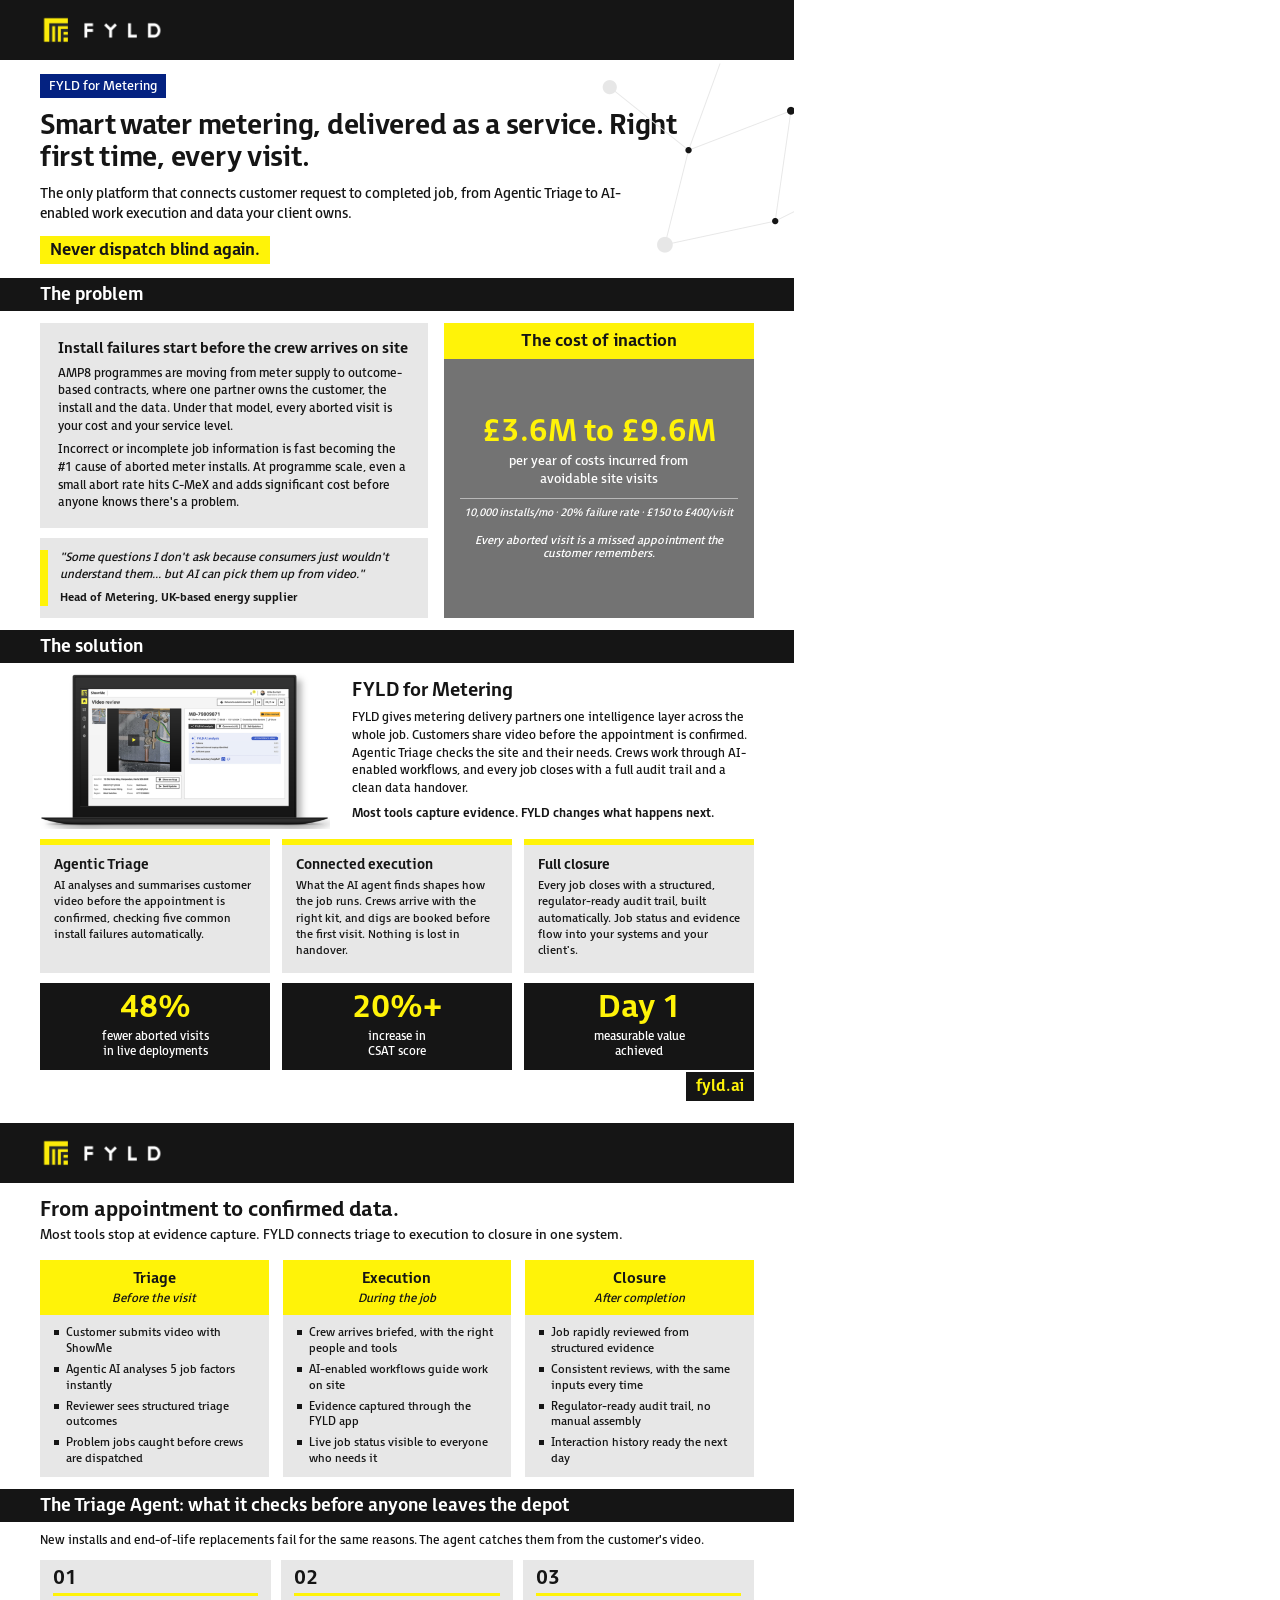
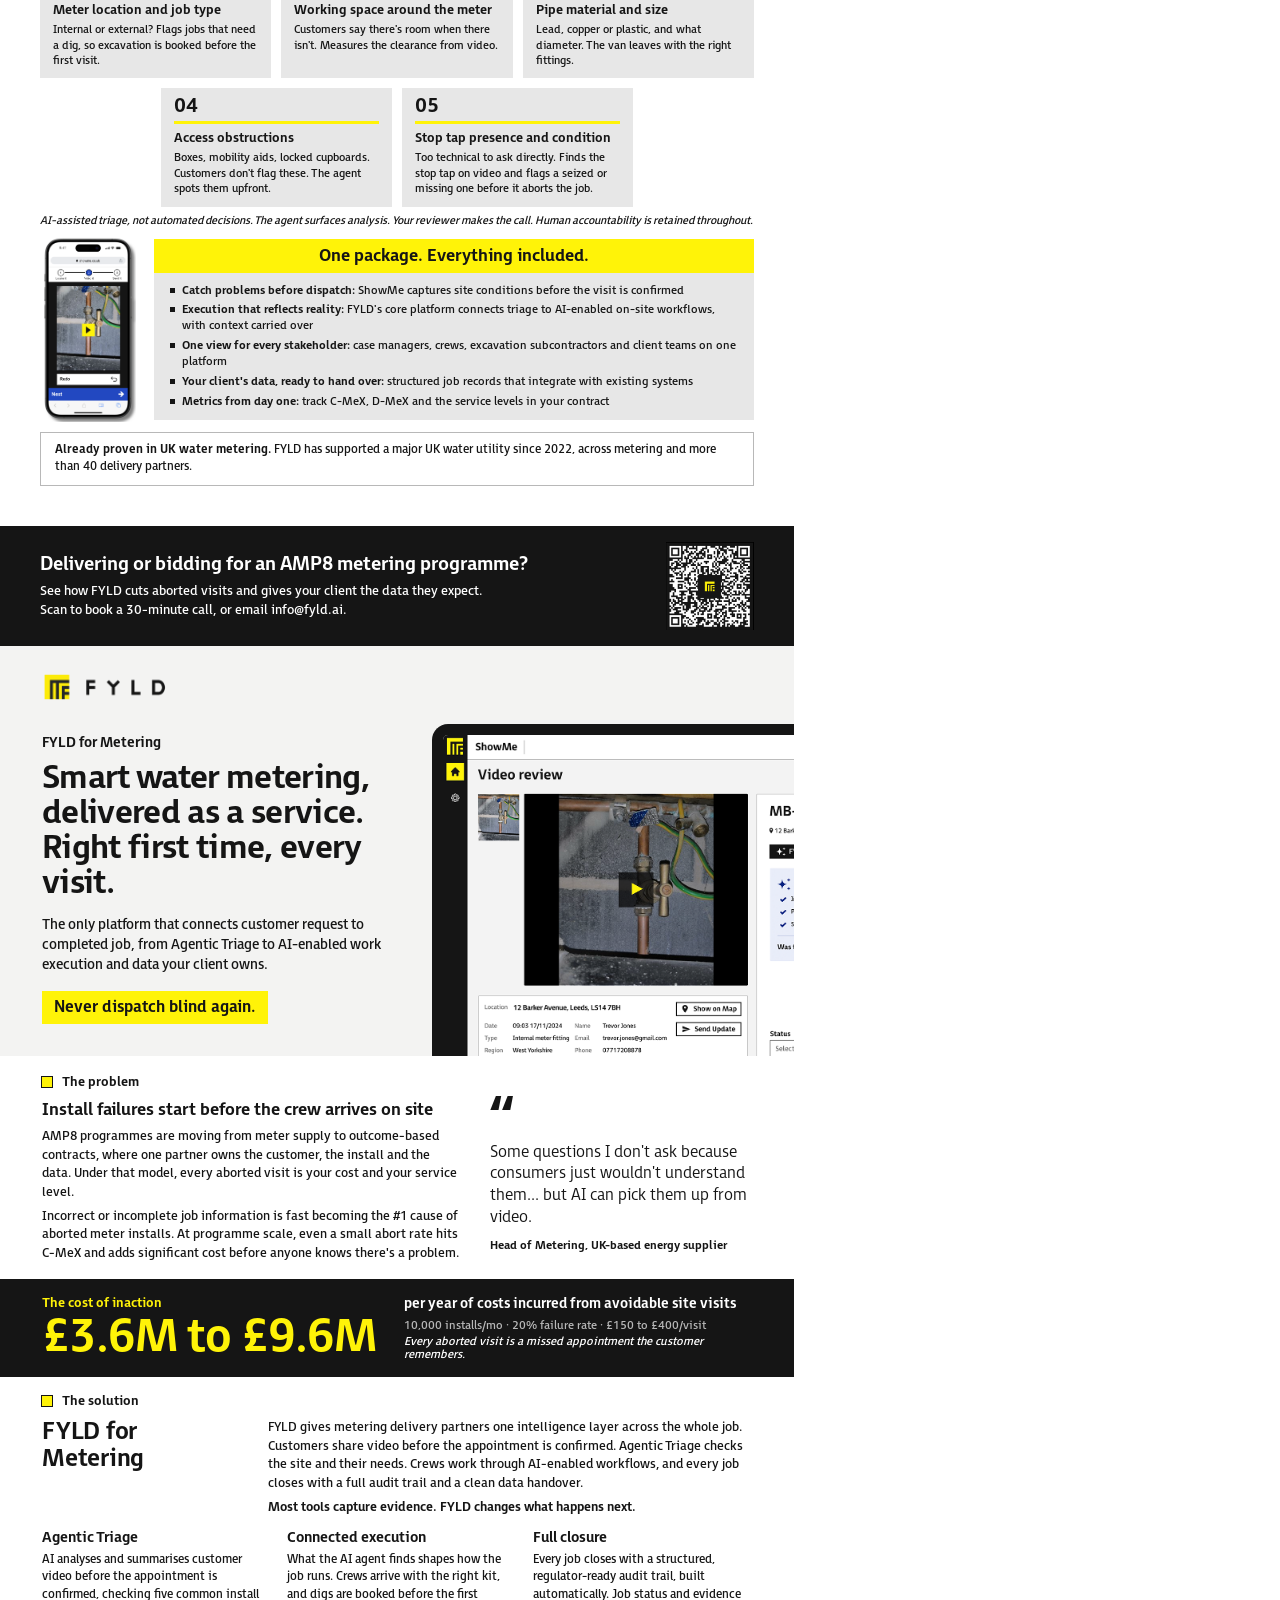
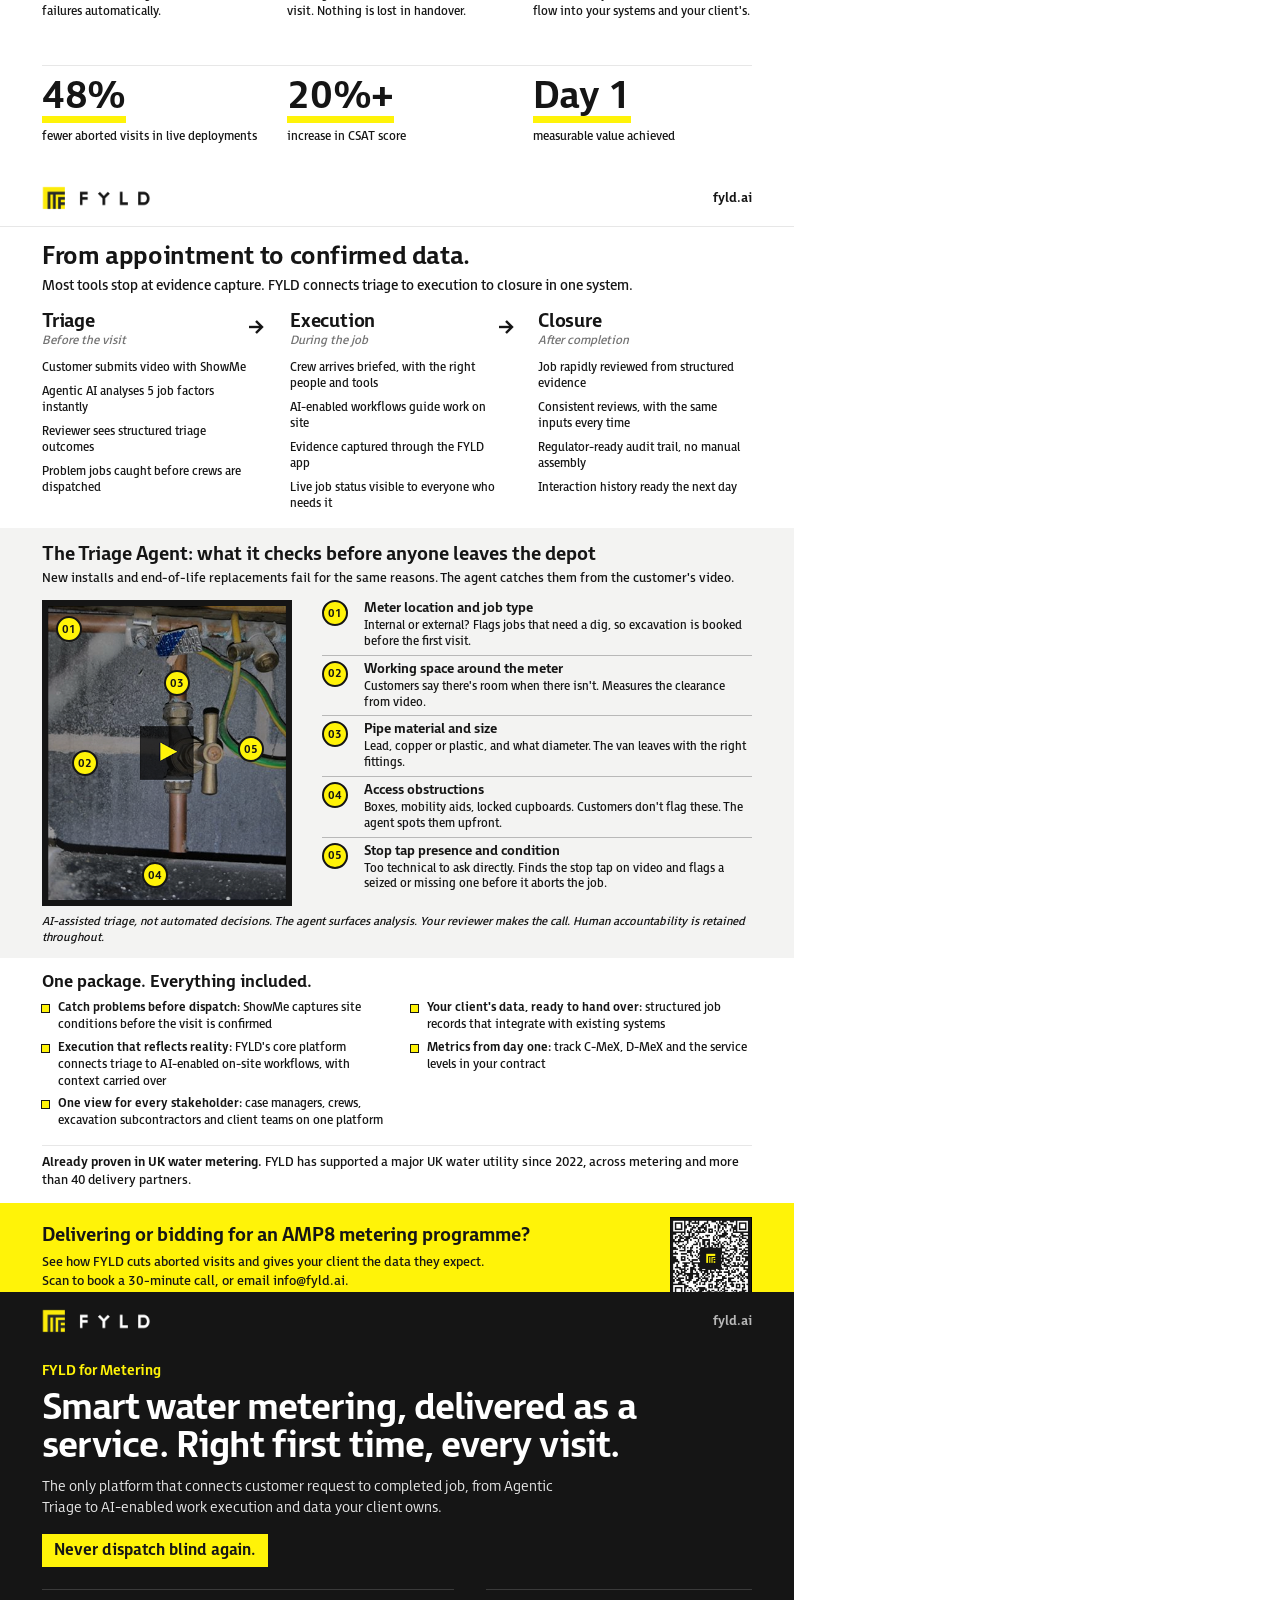
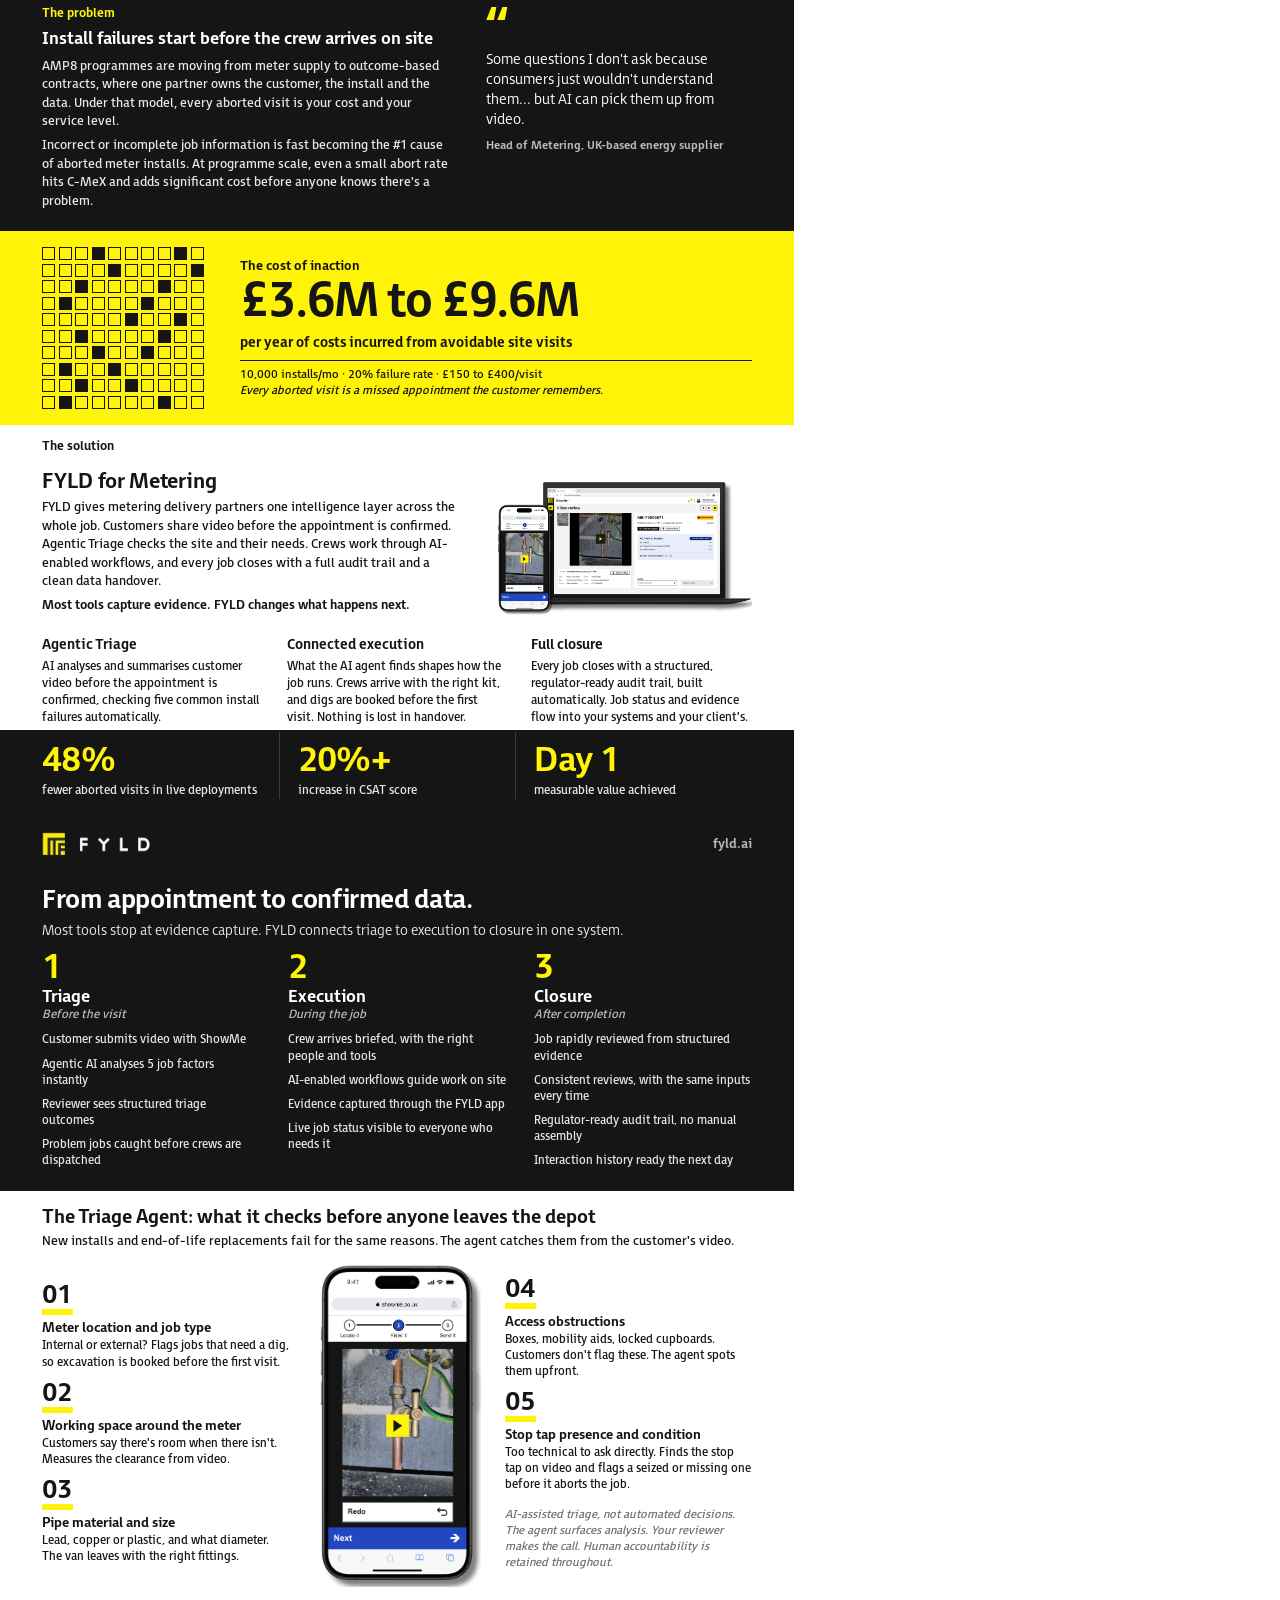
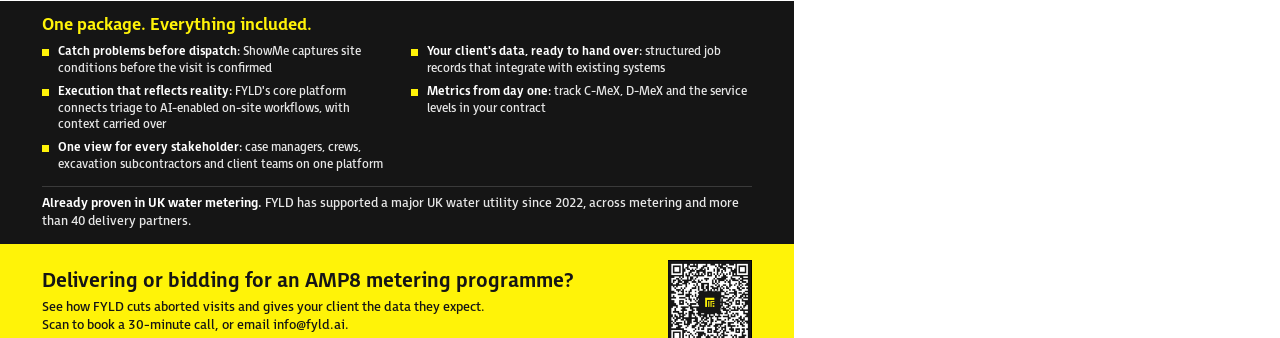
==== commit 69922f78: "Canva-friendly images, lists and quote marks Co-Authored-By: Claude Opus 5.5 <noreply@anthropic.com>" ====
--- a/index.html
+++ b/index.html
@@ -44,10 +44,10 @@
 .o1 .col .h{background:var(--y);text-align:center;padding:9px 6px 8px}
 .o1 .col .h b{display:block;font-size:15px}
 .o1 .col .h i{font-size:12px}
-.o1 .col ul{background:var(--cement);list-style:none;padding:10px 14px}
-.o1 .col li{font-size:11.6px;line-height:1.38;padding-left:12px;position:relative}
-.o1 .col li+li{margin-top:5px}
-.o1 .col li::before{content:"";position:absolute;left:0;top:5px;width:5px;height:5px;background:var(--k)}
+.o1 .col .ul{background:var(--cement);list-style:none;padding:10px 14px}
+.o1 .col .li{font-size:11.6px;line-height:1.38;padding-left:12px;position:relative}
+.o1 .col .li+.li{margin-top:5px}
+.o1 .col .li > .bul{content:"";position:absolute;left:0;top:5px;width:5px;height:5px;background:var(--k)}
 .o1 .checks{display:grid;grid-template-columns:repeat(6,1fr);gap:10px}
 .o1 .chk{background:var(--cement);padding:8px 13px 10px;grid-column:span 2}
 .o1 .chk:nth-child(4){grid-column:2/span 2}
@@ -55,10 +55,10 @@
 .o1 .chk h4{font-size:13px;font-weight:700;margin-bottom:4px}
 .o1 .chk p{font-size:11.2px;line-height:1.38}
 .o1 .pkg .t{background:var(--y);font-weight:700;font-size:17px;text-align:center;padding:7px}
-.o1 .pkg ul{background:var(--cement);list-style:none;padding:10px 16px}
-.o1 .pkg li{font-size:11.5px;line-height:1.38;padding-left:12px;position:relative}
-.o1 .pkg li+li{margin-top:4px}
-.o1 .pkg li::before{content:"";position:absolute;left:0;top:5px;width:5px;height:5px;background:var(--k)}
+.o1 .pkg .ul{background:var(--cement);list-style:none;padding:10px 16px}
+.o1 .pkg .li{font-size:11.5px;line-height:1.38;padding-left:12px;position:relative}
+.o1 .pkg .li+.li{margin-top:4px}
+.o1 .pkg .li > .bul{content:"";position:absolute;left:0;top:5px;width:5px;height:5px;background:var(--k)}
 .o1 .proof{border:1px solid var(--concrete);padding:9px 14px;font-size:12px;line-height:1.4}
 .o1 .proof b{font-weight:700}
 .o1 .cta{margin-top:auto;background:var(--k);color:#fff;display:flex;align-items:center;justify-content:space-between;padding:16px 40px}
@@ -69,7 +69,7 @@
 .o2 .m{padding-left:42px;padding-right:42px}
 .o2 .body{font-size:12.7px;line-height:1.45}
 .o2 .lbl{font-size:13px;font-weight:700;display:flex;align-items:center;gap:10px;margin-bottom:10px}
-.o2 .lbl::before{content:"";width:10px;height:10px;background:var(--y);outline:1px solid var(--k)}
+.o2 .lbl .sq{display:inline-block;width:10px;height:10px;background:var(--y);outline:1px solid var(--k)}
 .o2 /* hero */
 .hero{background:var(--lime);height:410px;position:relative;flex:none;overflow:hidden}
 .o2 .hero .logo{position:absolute;left:30px;top:14px;height:54px}
@@ -80,7 +80,7 @@
 .o2 .sub{font-size:14px;line-height:1.42}
 .o2 .tagline{display:inline-block;background:var(--y);font-weight:700;font-size:16px;padding:7px 12px;margin-top:16px}
 .o2 .q{font-size:16px;line-height:1.36;font-weight:300}
-.o2 .q::before{content:"\201C";display:block;font-size:56px;line-height:.6;font-weight:700;color:var(--k);margin-bottom:6px}
+.o2 .q .qm{display:block;font-size:56px;line-height:.6;font-weight:700;color:var(--k);margin-bottom:6px}
 .o2 .q b{display:block;font-size:11.5px;font-weight:700;margin-top:9px}
 .o2 .coi{background:var(--k);color:#fff;display:grid;grid-template-columns:auto 1fr;gap:28px;align-items:center;padding:16px 42px;flex:none}
 .o2 .coi .t{font-size:13px;font-weight:700;color:var(--y);margin-bottom:4px}
@@ -91,7 +91,7 @@
 .o2 .three{display:grid;grid-template-columns:repeat(3,1fr);gap:26px}
 .o2 .three h4{font-size:14.5px;font-weight:700;margin-bottom:5px}
 .o2 .three p{font-size:12px;line-height:1.42}
-.o2 .stat .n{font-size:38px;font-weight:700;line-height:1;letter-spacing:-.01em;display:inline-block;box-shadow:inset 0 -9px 0 var(--y)}
+.o2 .stat .n{font-size:38px;font-weight:700;line-height:1;letter-spacing:-.01em;display:inline-block;border-bottom:7px solid var(--y)}
 .o2 .stat .l{font-size:12px;margin-top:6px;line-height:1.3}
 .o2 /* page 2 */
 .folio{height:58px;display:flex;align-items:center;justify-content:space-between;padding:0 42px 0 30px;border-bottom:1px solid var(--cement);flex:none}
@@ -99,7 +99,7 @@
 .o2 .folio span{font-size:13px;font-weight:700}
 .o2 .stg b{display:block;font-size:19px;letter-spacing:-.01em}
 .o2 .stg i{display:block;font-size:12px;color:var(--asphalt);margin-bottom:8px}
-.o2 .stg li{list-style:none;font-size:11.8px;line-height:1.36;padding:4px 0;border-top:1px solid var(--cement)}
+.o2 .stg .li{list-style:none;font-size:11.8px;line-height:1.36;padding:4px 0;}
 .o2 .arrow{position:absolute;top:8px;width:18px;height:18px}
 .o2 .agent{background:var(--lime);padding:16px 42px 12px;margin-top:12px}
 .o2 .frame{position:relative;width:250px}
@@ -110,9 +110,9 @@
 .o2 .ck .p{width:26px;height:26px;border-radius:50%;background:var(--y);border:2px solid var(--k);font-size:11px;font-weight:700;display:flex;align-items:center;justify-content:center}
 .o2 .ck h4{font-size:13.5px;font-weight:700;margin-bottom:2px}
 .o2 .ck p{font-size:11.8px;line-height:1.34}
-.o2 .pk{columns:2;column-gap:28px;list-style:none}
-.o2 .pk li{font-size:12px;line-height:1.4;padding-left:16px;position:relative;break-inside:avoid;margin-bottom:6px}
-.o2 .pk li::before{content:"";position:absolute;left:0;top:5px;width:7px;height:7px;background:var(--y);outline:1px solid var(--k)}
+.o2 .pk{list-style:none}
+.o2 .pk .li{font-size:12px;line-height:1.4;padding-left:16px;position:relative;break-inside:avoid;margin-bottom:6px}
+.o2 .pk .li > .bul{content:"";position:absolute;left:0;top:5px;width:7px;height:7px;background:var(--y);outline:1px solid var(--k)}
 .o2 .cta{background:var(--y);margin-top:auto;padding:14px 42px 18px;display:flex;justify-content:space-between;align-items:center;flex:none}
 .o2 .cta h3{font-size:19px;line-height:1.15;margin-bottom:6px;max-width:500px}
 .o2 .cta p{font-size:13px;line-height:1.42}
@@ -127,7 +127,7 @@
 .o3 .sub{font-size:14.5px;line-height:1.42;color:var(--cement);font-weight:300;max-width:520px}
 .o3 .tagline{display:inline-block;background:var(--y);color:var(--k);font-weight:700;font-size:16px;padding:7px 12px;margin-top:16px}
 .o3 .q{border-left:0;font-size:14.5px;line-height:1.38;font-weight:300}
-.o3 .q::before{content:"\201C";display:block;color:var(--y);font-size:52px;font-weight:700;line-height:.6;margin-bottom:6px}
+.o3 .q .qm{display:block;color:var(--y);font-size:52px;font-weight:700;line-height:.6;margin-bottom:6px}
 .o3 .q b{display:block;font-size:11.5px;font-weight:700;color:var(--concrete);margin-top:8px}
 .o3 /* cost band with 100-visit grid: 20 filled = 20% failure rate */
 .coi{background:var(--y);display:grid;grid-template-columns:166px 1fr;gap:32px;align-items:center;padding:16px 42px}
@@ -154,23 +154,23 @@
 .o3 .stg .no{font-size:34px;font-weight:700;line-height:.9;color:var(--y);letter-spacing:-.03em}
 .o3 .stg b{display:block;font-size:17px;margin-top:4px}
 .o3 .stg i{display:block;font-size:12px;color:var(--concrete);margin-bottom:6px}
-.o3 .stg li{list-style:none;font-size:11.8px;line-height:1.36;padding:4px 0;border-top:1px solid var(--line);color:var(--cement)}
-.o3 .chk .num{font-size:26px;font-weight:700;line-height:1;letter-spacing:-.02em;display:inline-block;box-shadow:inset 0 -8px 0 var(--y);margin-bottom:5px}
+.o3 .stg .li{list-style:none;font-size:11.8px;line-height:1.36;padding:4px 0;color:var(--cement)}
+.o3 .chk .num{font-size:26px;font-weight:700;line-height:1;letter-spacing:-.02em;display:inline-block;border-bottom:6px solid var(--y);margin-bottom:5px}
 .o3 .chk h4{font-size:13.5px;font-weight:700;margin-bottom:2px}
 .o3 .chk p{font-size:11.8px;line-height:1.36}
 .o3 .chk+.chk{margin-top:10px}
-.o3 .pk{columns:2;column-gap:28px;list-style:none}
-.o3 .pk li{font-size:12px;line-height:1.4;padding-left:16px;position:relative;break-inside:avoid;margin-bottom:6px;color:var(--cement)}
-.o3 .pk li b{color:#fff}
-.o3 .pk li::before{content:"";position:absolute;left:0;top:5px;width:7px;height:7px;background:var(--y)}
+.o3 .pk{list-style:none}
+.o3 .pk .li{font-size:12px;line-height:1.4;padding-left:16px;position:relative;break-inside:avoid;margin-bottom:6px;color:var(--cement)}
+.o3 .pk .li b{color:#fff}
+.o3 .pk .li > .bul{content:"";position:absolute;left:0;top:5px;width:7px;height:7px;background:var(--y)}
 .o3 .cta{background:var(--y);display:flex;justify-content:space-between;align-items:center;padding:16px 42px 18px;margin-top:auto}
 .o3 .cta h3{font-size:20px;margin-bottom:5px}
 .o3 .cta p{font-size:13px;line-height:1.42}
 .o3 .cta img{width:84px;height:84px}
 </style></head>
 <body>
-<section class="page o1" data-document-role="page" data-label="Option 1 recreation, page 1"><svg style="position:absolute;right:-60px;top:62px;width:260px;height:200px" viewBox="0 0 330 250"><g stroke="#E7E7E7" stroke-width="1.2" fill="none"><path d="M20 30 L120 110 L250 60 L320 10"/><path d="M120 110 L90 230 L230 200 L250 60"/><path d="M230 200 L330 150"/><path d="M160 0 L120 110"/></g><g><circle cx="20" cy="30" r="9" fill="#E7E7E7"/><circle cx="120" cy="110" r="4" fill="#151515"/><circle cx="250" cy="60" r="5" fill="#151515"/><circle cx="90" cy="230" r="10" fill="#E7E7E7"/><circle cx="230" cy="200" r="4" fill="#151515"/><circle cx="320" cy="10" r="7" fill="#B8B8B8"/><circle cx="330" cy="150" r="8" fill="#E7E7E7"/></g></svg>
-  <div class="hdr"><img src="assets/logo-white.svg" alt="FYLD"></div>
+<section class="page o1" data-document-role="page" data-label="Option 1 recreation, page 1"><img src="https://fyldmarketing.github.io/Metering2Pager/assets/network.png" style="position:absolute;right:-60px;top:62px;width:260px;height:200px" alt="">
+  <div class="hdr"><img src="https://fyldmarketing.github.io/Metering2Pager/assets/logo-white.png" alt="FYLD"></div>
   <div class="pad" style="padding-top:14px;padding-bottom:14px">
     <span class="tag">FYLD for Metering</span>
     <h1>Smart water metering, delivered as a service. Right first time, every visit.</h1>
@@ -199,7 +199,7 @@
   </div>
   <div class="bar">The solution</div>
   <div class="pad" style="display:grid;grid-template-columns:290px 1fr;gap:22px;align-items:center;padding-top:10px;padding-bottom:10px">
-    <img src="assets/laptop.png" style="width:290px" alt="">
+    <img src="https://fyldmarketing.github.io/Metering2Pager/assets/laptop.png" style="width:290px" alt="">
     <div>
       <h3 style="font-size:19px;font-weight:700;margin-bottom:7px">FYLD for Metering</h3>
       <p class="body">FYLD gives metering delivery partners one intelligence layer across the whole job. Customers share video before the appointment is confirmed. Agentic Triage checks the site and their needs. Crews work through AI-enabled workflows, and every job closes with a full audit trail and a clean data handover.</p>
@@ -219,14 +219,14 @@
   <div class="url">fyld.ai</div>
 </section>
 <section class="page o1" data-document-role="page" data-label="Option 1 recreation, page 2">
-  <div class="hdr"><img src="assets/logo-white.svg" alt="FYLD"></div>
+  <div class="hdr"><img src="https://fyldmarketing.github.io/Metering2Pager/assets/logo-white.png" alt="FYLD"></div>
   <div class="pad" style="padding-top:14px">
     <h2 style="font-size:21px;font-weight:700">From appointment to confirmed data.</h2>
     <p class="body" style="font-size:13.5px;margin:4px 0 14px">Most tools stop at evidence capture. FYLD connects triage to execution to closure in one system.</p>
     <div class="cols">
-      <div class="col"><div class="h"><b>Triage</b><i>Before the visit</i></div><ul><li>Customer submits video with ShowMe</li><li>Agentic AI analyses 5 job factors instantly</li><li>Reviewer sees structured triage outcomes</li><li>Problem jobs caught before crews are dispatched</li></ul></div>
-      <div class="col"><div class="h"><b>Execution</b><i>During the job</i></div><ul><li>Crew arrives briefed, with the right people and tools</li><li>AI-enabled workflows guide work on site</li><li>Evidence captured through the FYLD app</li><li>Live job status visible to everyone who needs it</li></ul></div>
-      <div class="col"><div class="h"><b>Closure</b><i>After completion</i></div><ul><li>Job rapidly reviewed from structured evidence</li><li>Consistent reviews, with the same inputs every time</li><li>Regulator-ready audit trail, no manual assembly</li><li>Interaction history ready the next day</li></ul></div>
+      <div class="col"><div class="h"><b>Triage</b><i>Before the visit</i></div><div class="ul"><div class="li"><span class="bul"></span>Customer submits video with ShowMe</div><div class="li"><span class="bul"></span>Agentic AI analyses 5 job factors instantly</div><div class="li"><span class="bul"></span>Reviewer sees structured triage outcomes</div><div class="li"><span class="bul"></span>Problem jobs caught before crews are dispatched</div></div></div>
+      <div class="col"><div class="h"><b>Execution</b><i>During the job</i></div><div class="ul"><div class="li"><span class="bul"></span>Crew arrives briefed, with the right people and tools</div><div class="li"><span class="bul"></span>AI-enabled workflows guide work on site</div><div class="li"><span class="bul"></span>Evidence captured through the FYLD app</div><div class="li"><span class="bul"></span>Live job status visible to everyone who needs it</div></div></div>
+      <div class="col"><div class="h"><b>Closure</b><i>After completion</i></div><div class="ul"><div class="li"><span class="bul"></span>Job rapidly reviewed from structured evidence</div><div class="li"><span class="bul"></span>Consistent reviews, with the same inputs every time</div><div class="li"><span class="bul"></span>Regulator-ready audit trail, no manual assembly</div><div class="li"><span class="bul"></span>Interaction history ready the next day</div></div></div>
     </div>
   </div>
   <div class="bar" style="margin-top:12px">The Triage Agent: what it checks before anyone leaves the depot</div>
@@ -241,28 +241,28 @@
     </div>
     <p style="font-size:11px;font-style:italic;margin:7px 0 9px">AI-assisted triage, not automated decisions. The agent surfaces analysis. Your reviewer makes the call. Human accountability is retained throughout.</p>
     <div style="display:grid;grid-template-columns:96px 1fr;gap:18px;align-items:center">
-      <img src="assets/phone.png" style="width:96px" alt="">
+      <img src="https://fyldmarketing.github.io/Metering2Pager/assets/phone.png" style="width:96px" alt="">
       <div class="pkg"><div class="t">One package. Everything included.</div>
-        <ul>
-          <li><b>Catch problems before dispatch:</b> ShowMe captures site conditions before the visit is confirmed</li>
-          <li><b>Execution that reflects reality:</b> FYLD's core platform connects triage to AI-enabled on-site workflows, with context carried over</li>
-          <li><b>One view for every stakeholder:</b> case managers, crews, excavation subcontractors and client teams on one platform</li>
-          <li><b>Your client's data, ready to hand over:</b> structured job records that integrate with existing systems</li>
-          <li><b>Metrics from day one:</b> track C-MeX, D-MeX and the service levels in your contract</li>
-        </ul></div>
+        <div class="ul">
+          <div class="li"><span class="bul"></span><b>Catch problems before dispatch:</b> ShowMe captures site conditions before the visit is confirmed</div>
+          <div class="li"><span class="bul"></span><b>Execution that reflects reality:</b> FYLD's core platform connects triage to AI-enabled on-site workflows, with context carried over</div>
+          <div class="li"><span class="bul"></span><b>One view for every stakeholder:</b> case managers, crews, excavation subcontractors and client teams on one platform</div>
+          <div class="li"><span class="bul"></span><b>Your client's data, ready to hand over:</b> structured job records that integrate with existing systems</div>
+          <div class="li"><span class="bul"></span><b>Metrics from day one:</b> track C-MeX, D-MeX and the service levels in your contract</div>
+        </div></div>
     </div>
     <p class="proof" style="margin-top:10px"><b>Already proven in UK water metering.</b> FYLD has supported a major UK water utility since 2022, across metering and more than 40 delivery partners.</p>
   </div>
   <div class="cta">
     <div><h3>Delivering or bidding for an AMP8 metering programme?</h3>
     <p>See how FYLD cuts aborted visits and gives your client the data they expect.<br>Scan to book a 30-minute call, or email info@fyld.ai.</p></div>
-    <img src="assets/qr.png" alt="QR code">
+    <img src="https://fyldmarketing.github.io/Metering2Pager/assets/qr.png" alt="QR code">
   </div>
 </section>
 <section class="page o2" data-document-role="page" data-label="Option 2 under the sink, page 1">
   <div class="hero">
-    <img class="logo" src="assets/logo-black.svg" alt="FYLD">
-    <img class="shot" src="assets/tablet-ui.png" alt="">
+    <img class="logo" src="https://fyldmarketing.github.io/Metering2Pager/assets/logo-black.png" alt="FYLD">
+    <img class="shot" src="https://fyldmarketing.github.io/Metering2Pager/assets/tablet-ui.png" alt="">
     <div class="txt">
       <div class="tag">FYLD for Metering</div>
       <h1>Smart water metering, delivered as a service. Right first time, every visit.</h1>
@@ -272,12 +272,12 @@
   </div>
   <div class="m" style="padding-top:18px;padding-bottom:16px;display:grid;grid-template-columns:1.6fr 1fr;gap:30px">
     <div>
-      <div class="lbl">The problem</div>
+      <div class="lbl"><span class="sq"></span>The problem</div>
       <h3 style="font-size:17px;line-height:1.2;margin-bottom:8px">Install failures start before the crew arrives on site</h3>
       <p class="body">AMP8 programmes are moving from meter supply to outcome-based contracts, where one partner owns the customer, the install and the data. Under that model, every aborted visit is your cost and your service level.</p>
       <p class="body" style="margin-top:6px">Incorrect or incomplete job information is fast becoming the #1 cause of aborted meter installs. At programme scale, even a small abort rate hits C-MeX and adds significant cost before anyone knows there's a problem.</p>
     </div>
-    <p class="q" style="padding-top:28px">Some questions I don't ask because consumers just wouldn't understand them... but AI can pick them up from video.<b>Head of Metering, UK-based energy supplier</b></p>
+    <p class="q" style="padding-top:28px"><span class="qm">&#8220;</span>Some questions I don't ask because consumers just wouldn't understand them... but AI can pick them up from video.<b>Head of Metering, UK-based energy supplier</b></p>
   </div>
   <div class="coi">
     <div><div class="t">The cost of inaction</div><div class="n">£3.6M to £9.6M</div></div>
@@ -286,7 +286,7 @@
       <div class="e">Every aborted visit is a missed appointment the customer remembers.</div></div>
   </div>
   <div class="m" style="padding-top:16px">
-    <div class="lbl">The solution</div>
+    <div class="lbl"><span class="sq"></span>The solution</div>
     <div style="display:grid;grid-template-columns:200px 1fr;gap:26px">
       <h3 style="font-size:24px;line-height:1.1;letter-spacing:-.01em">FYLD for Metering</h3>
       <div><p class="body">FYLD gives metering delivery partners one intelligence layer across the whole job. Customers share video before the appointment is confirmed. Agentic Triage checks the site and their needs. Crews work through AI-enabled workflows, and every job closes with a full audit trail and a clean data handover.</p>
@@ -305,16 +305,16 @@
   </div>
 </section>
 <section class="page o2" data-document-role="page" data-label="Option 2 under the sink, page 2">
-  <div class="folio"><img src="assets/logo-black.svg" alt="FYLD"><span>fyld.ai</span></div>
+  <div class="folio"><img src="https://fyldmarketing.github.io/Metering2Pager/assets/logo-black.png" alt="FYLD"><span>fyld.ai</span></div>
   <div class="m" style="padding-top:16px">
     <h2 style="font-size:25px;letter-spacing:-.015em;line-height:1.1">From appointment to confirmed data.</h2>
     <p class="body" style="font-size:14px;margin-top:5px">Most tools stop at evidence capture. FYLD connects triage to execution to closure in one system.</p>
     <div style="display:grid;grid-template-columns:repeat(3,1fr);gap:34px;margin-top:14px;position:relative">
-      <div class="stg"><b>Triage</b><i>Before the visit</i><ul><li>Customer submits video with ShowMe</li><li>Agentic AI analyses 5 job factors instantly</li><li>Reviewer sees structured triage outcomes</li><li>Problem jobs caught before crews are dispatched</li></ul></div>
-      <div class="stg"><b>Execution</b><i>During the job</i><ul><li>Crew arrives briefed, with the right people and tools</li><li>AI-enabled workflows guide work on site</li><li>Evidence captured through the FYLD app</li><li>Live job status visible to everyone who needs it</li></ul></div>
-      <div class="stg"><b>Closure</b><i>After completion</i><ul><li>Job rapidly reviewed from structured evidence</li><li>Consistent reviews, with the same inputs every time</li><li>Regulator-ready audit trail, no manual assembly</li><li>Interaction history ready the next day</li></ul></div>
-      <svg class="arrow" style="left:205px" viewBox="0 0 18 18"><path d="M2 9h12M9 3l6 6-6 6" stroke="#151515" stroke-width="2.4" fill="none"/></svg>
-      <svg class="arrow" style="left:455px" viewBox="0 0 18 18"><path d="M2 9h12M9 3l6 6-6 6" stroke="#151515" stroke-width="2.4" fill="none"/></svg>
+      <div class="stg"><b>Triage</b><i>Before the visit</i><div class="ul"><div class="li"><span class="bul"></span>Customer submits video with ShowMe</div><div class="li"><span class="bul"></span>Agentic AI analyses 5 job factors instantly</div><div class="li"><span class="bul"></span>Reviewer sees structured triage outcomes</div><div class="li"><span class="bul"></span>Problem jobs caught before crews are dispatched</div></div></div>
+      <div class="stg"><b>Execution</b><i>During the job</i><div class="ul"><div class="li"><span class="bul"></span>Crew arrives briefed, with the right people and tools</div><div class="li"><span class="bul"></span>AI-enabled workflows guide work on site</div><div class="li"><span class="bul"></span>Evidence captured through the FYLD app</div><div class="li"><span class="bul"></span>Live job status visible to everyone who needs it</div></div></div>
+      <div class="stg"><b>Closure</b><i>After completion</i><div class="ul"><div class="li"><span class="bul"></span>Job rapidly reviewed from structured evidence</div><div class="li"><span class="bul"></span>Consistent reviews, with the same inputs every time</div><div class="li"><span class="bul"></span>Regulator-ready audit trail, no manual assembly</div><div class="li"><span class="bul"></span>Interaction history ready the next day</div></div></div>
+      <img class="arrow" src="https://fyldmarketing.github.io/Metering2Pager/assets/arrow.png" style="left:205px" alt="">
+      <img class="arrow" src="https://fyldmarketing.github.io/Metering2Pager/assets/arrow.png" style="left:455px" alt="">
     </div>
   </div>
   <div class="agent">
@@ -322,7 +322,7 @@
     <p class="body" style="margin:3px 0 12px">New installs and end-of-life replacements fail for the same reasons. The agent catches them from the customer's video.</p>
     <div style="display:grid;grid-template-columns:250px 1fr;gap:30px;align-items:start">
       <div class="frame">
-        <img src="assets/video-frame.png" alt="Customer video of an internal stop tap">
+        <img src="https://fyldmarketing.github.io/Metering2Pager/assets/video-frame.png" alt="Customer video of an internal stop tap">
         <span class="pin" style="left:14px;top:16px">01</span>
         <span class="pin" style="left:30px;top:150px">02</span>
         <span class="pin" style="left:122px;top:70px">03</span>
@@ -341,24 +341,18 @@
   </div>
   <div class="m" style="padding-top:14px;padding-bottom:12px">
     <h3 style="font-size:17px;margin-bottom:8px">One package. Everything included.</h3>
-    <ul class="pk">
-      <li><b>Catch problems before dispatch:</b> ShowMe captures site conditions before the visit is confirmed</li>
-      <li><b>Execution that reflects reality:</b> FYLD's core platform connects triage to AI-enabled on-site workflows, with context carried over</li>
-      <li><b>One view for every stakeholder:</b> case managers, crews, excavation subcontractors and client teams on one platform</li>
-      <li><b>Your client's data, ready to hand over:</b> structured job records that integrate with existing systems</li>
-      <li><b>Metrics from day one:</b> track C-MeX, D-MeX and the service levels in your contract</li>
-    </ul>
+    <div class="pkcols" style="display:flex;gap:28px"><div class="ul pk" style="flex:1"><div class="li"><span class="bul"></span><b>Catch problems before dispatch:</b> ShowMe captures site conditions before the visit is confirmed</div><div class="li"><span class="bul"></span><b>Execution that reflects reality:</b> FYLD's core platform connects triage to AI-enabled on-site workflows, with context carried over</div><div class="li"><span class="bul"></span><b>One view for every stakeholder:</b> case managers, crews, excavation subcontractors and client teams on one platform</div></div><div class="ul pk" style="flex:1"><div class="li"><span class="bul"></span><b>Your client's data, ready to hand over:</b> structured job records that integrate with existing systems</div><div class="li"><span class="bul"></span><b>Metrics from day one:</b> track C-MeX, D-MeX and the service levels in your contract</div></div></div>
     <p class="body" style="margin-top:9px;padding-top:8px;border-top:1px solid var(--cement)"><b>Already proven in UK water metering.</b> FYLD has supported a major UK water utility since 2022, across metering and more than 40 delivery partners.</p>
   </div>
   <div class="cta">
     <div><h3>Delivering or bidding for an AMP8 metering programme?</h3>
     <p>See how FYLD cuts aborted visits and gives your client the data they expect.<br>Scan to book a 30-minute call, or email info@fyld.ai.</p></div>
-    <img src="assets/qr.png" alt="QR code">
+    <img src="https://fyldmarketing.github.io/Metering2Pager/assets/qr.png" alt="QR code">
   </div>
 </section>
 <section class="page o3" data-document-role="page" data-label="Option 3 one in five, page 1">
   <div class="dark" style="padding-bottom:20px">
-    <div class="folio"><img src="assets/logo-white.svg" alt="FYLD"><span>fyld.ai</span></div>
+    <div class="folio"><img src="https://fyldmarketing.github.io/Metering2Pager/assets/logo-white.png" alt="FYLD"><span>fyld.ai</span></div>
     <div class="m" style="padding-top:12px">
       <div class="tag">FYLD for Metering</div>
       <h1>Smart water metering, delivered as a service. Right first time, every visit.</h1>
@@ -372,7 +366,7 @@
         <p class="body" style="color:var(--cement)">AMP8 programmes are moving from meter supply to outcome-based contracts, where one partner owns the customer, the install and the data. Under that model, every aborted visit is your cost and your service level.</p>
         <p class="body" style="color:var(--cement);margin-top:6px">Incorrect or incomplete job information is fast becoming the #1 cause of aborted meter installs. At programme scale, even a small abort rate hits C-MeX and adds significant cost before anyone knows there's a problem.</p>
       </div>
-      <p class="q" style="border-top:1px solid var(--line);padding-top:22px">Some questions I don't ask because consumers just wouldn't understand them... but AI can pick them up from video.<b>Head of Metering, UK-based energy supplier</b></p>
+      <p class="q" style="border-top:1px solid var(--line);padding-top:22px"><span class="qm">&#8220;</span>Some questions I don't ask because consumers just wouldn't understand them... but AI can pick them up from video.<b>Head of Metering, UK-based energy supplier</b></p>
     </div>
   </div>
   <div class="coi">
@@ -388,7 +382,7 @@
       <div><h3 style="font-size:21px;letter-spacing:-.01em;margin-bottom:5px">FYLD for Metering</h3>
         <p class="body">FYLD gives metering delivery partners one intelligence layer across the whole job. Customers share video before the appointment is confirmed. Agentic Triage checks the site and their needs. Crews work through AI-enabled workflows, and every job closes with a full audit trail and a clean data handover.</p>
         <p class="body" style="font-weight:700;margin-top:6px">Most tools capture evidence. FYLD changes what happens next.</p></div>
-      <img src="assets/bundle.png" style="width:270px;display:block" alt="">
+      <img src="https://fyldmarketing.github.io/Metering2Pager/assets/bundle.png" style="width:270px;display:block" alt="">
     </div>
     <div class="three" style="margin-top:12px">
       <div><h4>Agentic Triage</h4><p>AI analyses and summarises customer video before the appointment is confirmed, checking five common install failures automatically.</p></div>
@@ -406,14 +400,14 @@
 </section>
 <section class="page o3" data-document-role="page" data-label="Option 3 one in five, page 2">
   <div class="dark" style="padding-bottom:18px">
-    <div class="folio"><img src="assets/logo-white.svg" alt="FYLD"><span>fyld.ai</span></div>
+    <div class="folio"><img src="https://fyldmarketing.github.io/Metering2Pager/assets/logo-white.png" alt="FYLD"><span>fyld.ai</span></div>
     <div class="m" style="padding-top:14px">
       <h2 style="font-size:26px;letter-spacing:-.015em;line-height:1.1">From appointment to confirmed data.</h2>
       <p class="body" style="font-size:14px;margin-top:5px;color:var(--cement);font-weight:300">Most tools stop at evidence capture. FYLD connects triage to execution to closure in one system.</p>
       <div style="display:grid;grid-template-columns:repeat(3,1fr);gap:28px;margin-top:12px">
-        <div class="stg"><div class="no">1</div><b>Triage</b><i>Before the visit</i><ul><li>Customer submits video with ShowMe</li><li>Agentic AI analyses 5 job factors instantly</li><li>Reviewer sees structured triage outcomes</li><li>Problem jobs caught before crews are dispatched</li></ul></div>
-        <div class="stg"><div class="no">2</div><b>Execution</b><i>During the job</i><ul><li>Crew arrives briefed, with the right people and tools</li><li>AI-enabled workflows guide work on site</li><li>Evidence captured through the FYLD app</li><li>Live job status visible to everyone who needs it</li></ul></div>
-        <div class="stg"><div class="no">3</div><b>Closure</b><i>After completion</i><ul><li>Job rapidly reviewed from structured evidence</li><li>Consistent reviews, with the same inputs every time</li><li>Regulator-ready audit trail, no manual assembly</li><li>Interaction history ready the next day</li></ul></div>
+        <div class="stg"><div class="no">1</div><b>Triage</b><i>Before the visit</i><div class="ul"><div class="li"><span class="bul"></span>Customer submits video with ShowMe</div><div class="li"><span class="bul"></span>Agentic AI analyses 5 job factors instantly</div><div class="li"><span class="bul"></span>Reviewer sees structured triage outcomes</div><div class="li"><span class="bul"></span>Problem jobs caught before crews are dispatched</div></div></div>
+        <div class="stg"><div class="no">2</div><b>Execution</b><i>During the job</i><div class="ul"><div class="li"><span class="bul"></span>Crew arrives briefed, with the right people and tools</div><div class="li"><span class="bul"></span>AI-enabled workflows guide work on site</div><div class="li"><span class="bul"></span>Evidence captured through the FYLD app</div><div class="li"><span class="bul"></span>Live job status visible to everyone who needs it</div></div></div>
+        <div class="stg"><div class="no">3</div><b>Closure</b><i>After completion</i><div class="ul"><div class="li"><span class="bul"></span>Job rapidly reviewed from structured evidence</div><div class="li"><span class="bul"></span>Consistent reviews, with the same inputs every time</div><div class="li"><span class="bul"></span>Regulator-ready audit trail, no manual assembly</div><div class="li"><span class="bul"></span>Interaction history ready the next day</div></div></div>
       </div>
     </div>
   </div>
@@ -426,7 +420,7 @@
         <div class="chk"><div class="num">02</div><h4>Working space around the meter</h4><p>Customers say there's room when there isn't. Measures the clearance from video.</p></div>
         <div class="chk"><div class="num">03</div><h4>Pipe material and size</h4><p>Lead, copper or plastic, and what diameter. The van leaves with the right fittings.</p></div>
       </div>
-      <img src="assets/phone.png" style="width:168px;display:block" alt="">
+      <img src="https://fyldmarketing.github.io/Metering2Pager/assets/phone.png" style="width:168px;display:block" alt="">
       <div>
         <div class="chk"><div class="num">04</div><h4>Access obstructions</h4><p>Boxes, mobility aids, locked cupboards. Customers don't flag these. The agent spots them upfront.</p></div>
         <div class="chk"><div class="num">05</div><h4>Stop tap presence and condition</h4><p>Too technical to ask directly. Finds the stop tap on video and flags a seized or missing one before it aborts the job.</p></div>
@@ -436,19 +430,13 @@
   </div>
   <div class="dark m" style="margin-top:14px;padding-top:14px;padding-bottom:12px">
     <h3 style="font-size:17px;color:var(--y);margin-bottom:9px">One package. Everything included.</h3>
-    <ul class="pk">
-      <li><b>Catch problems before dispatch:</b> ShowMe captures site conditions before the visit is confirmed</li>
-      <li><b>Execution that reflects reality:</b> FYLD's core platform connects triage to AI-enabled on-site workflows, with context carried over</li>
-      <li><b>One view for every stakeholder:</b> case managers, crews, excavation subcontractors and client teams on one platform</li>
-      <li><b>Your client's data, ready to hand over:</b> structured job records that integrate with existing systems</li>
-      <li><b>Metrics from day one:</b> track C-MeX, D-MeX and the service levels in your contract</li>
-    </ul>
+    <div class="pkcols" style="display:flex;gap:28px"><div class="ul pk" style="flex:1"><div class="li"><span class="bul"></span><b>Catch problems before dispatch:</b> ShowMe captures site conditions before the visit is confirmed</div><div class="li"><span class="bul"></span><b>Execution that reflects reality:</b> FYLD's core platform connects triage to AI-enabled on-site workflows, with context carried over</div><div class="li"><span class="bul"></span><b>One view for every stakeholder:</b> case managers, crews, excavation subcontractors and client teams on one platform</div></div><div class="ul pk" style="flex:1"><div class="li"><span class="bul"></span><b>Your client's data, ready to hand over:</b> structured job records that integrate with existing systems</div><div class="li"><span class="bul"></span><b>Metrics from day one:</b> track C-MeX, D-MeX and the service levels in your contract</div></div></div>
     <p class="body" style="margin-top:6px;padding-top:8px;border-top:1px solid var(--line);color:var(--cement)"><b style="color:#fff">Already proven in UK water metering.</b> FYLD has supported a major UK water utility since 2022, across metering and more than 40 delivery partners.</p>
   </div>
   <div class="cta">
     <div><h3>Delivering or bidding for an AMP8 metering programme?</h3>
     <p>See how FYLD cuts aborted visits and gives your client the data they expect.<br>Scan to book a 30-minute call, or email info@fyld.ai.</p></div>
-    <img src="assets/qr.png" alt="QR code">
+    <img src="https://fyldmarketing.github.io/Metering2Pager/assets/qr.png" alt="QR code">
   </div>
 </section>
 </body></html>
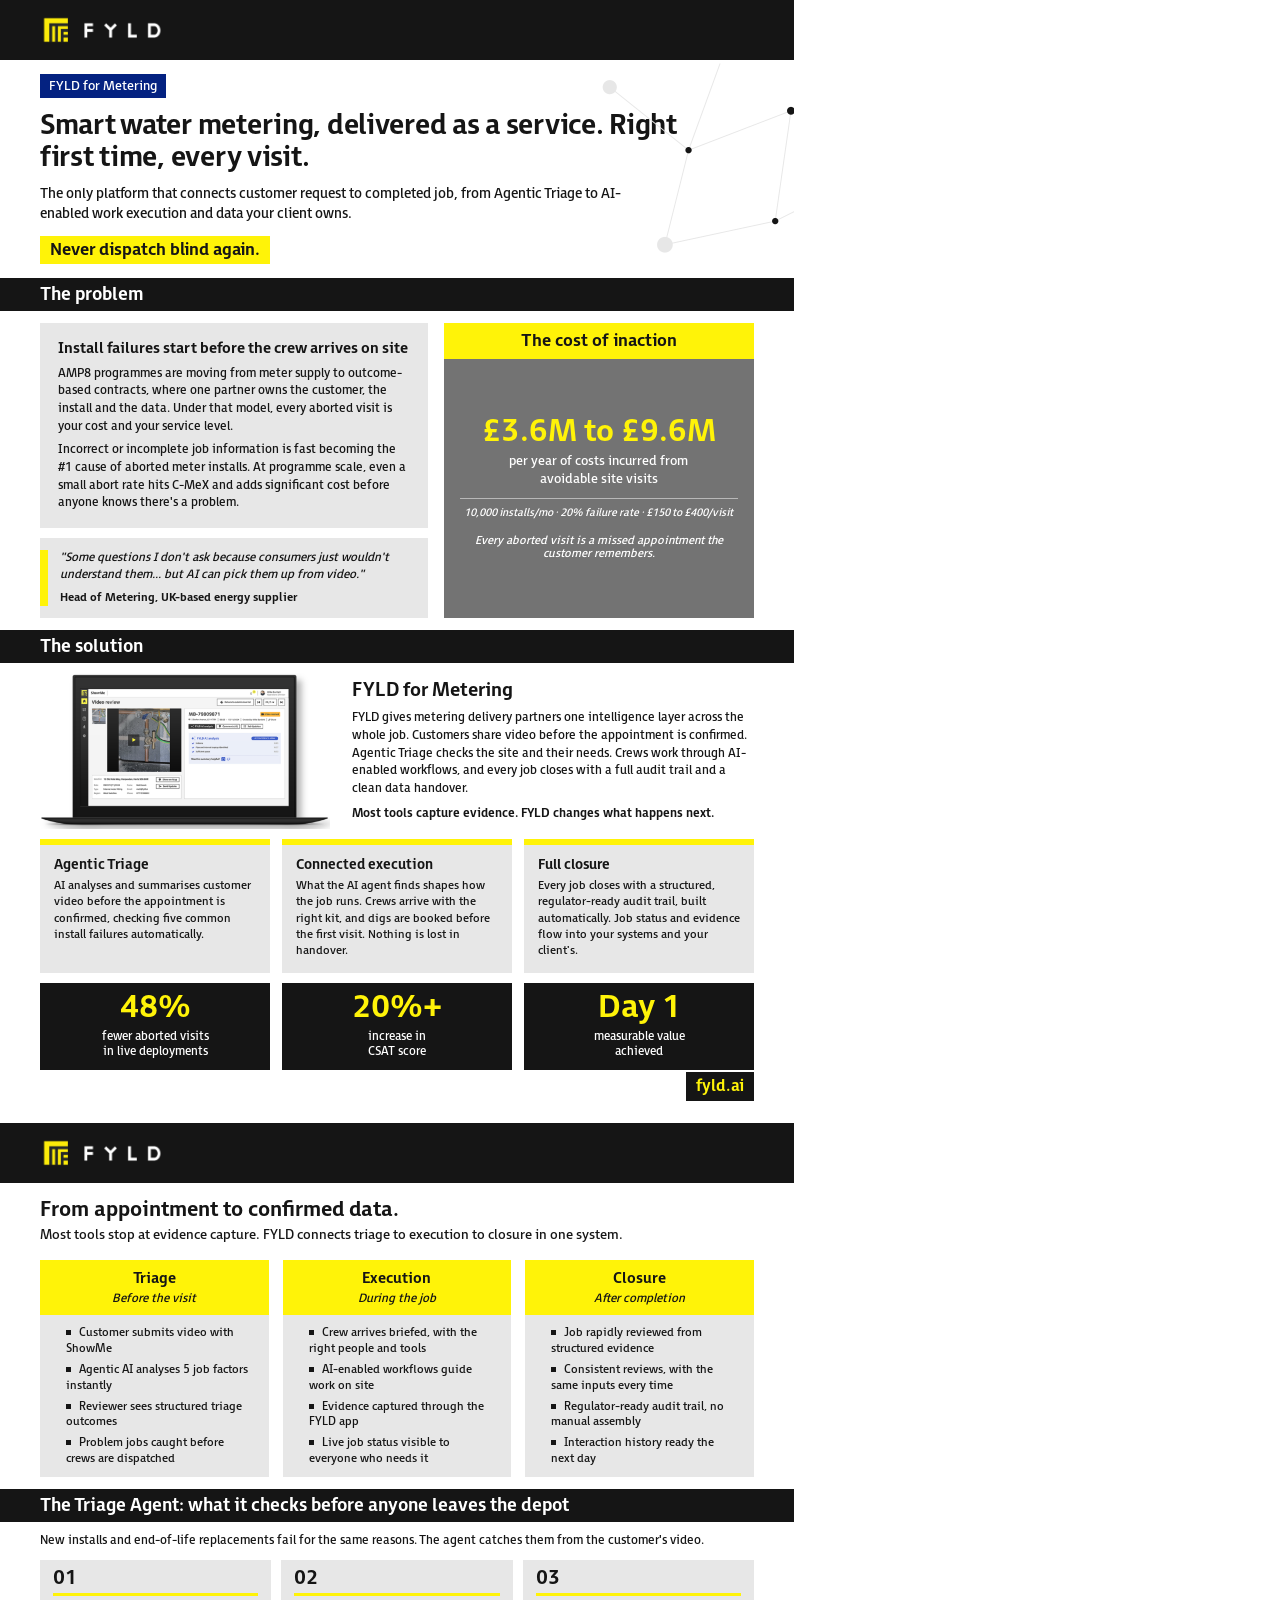
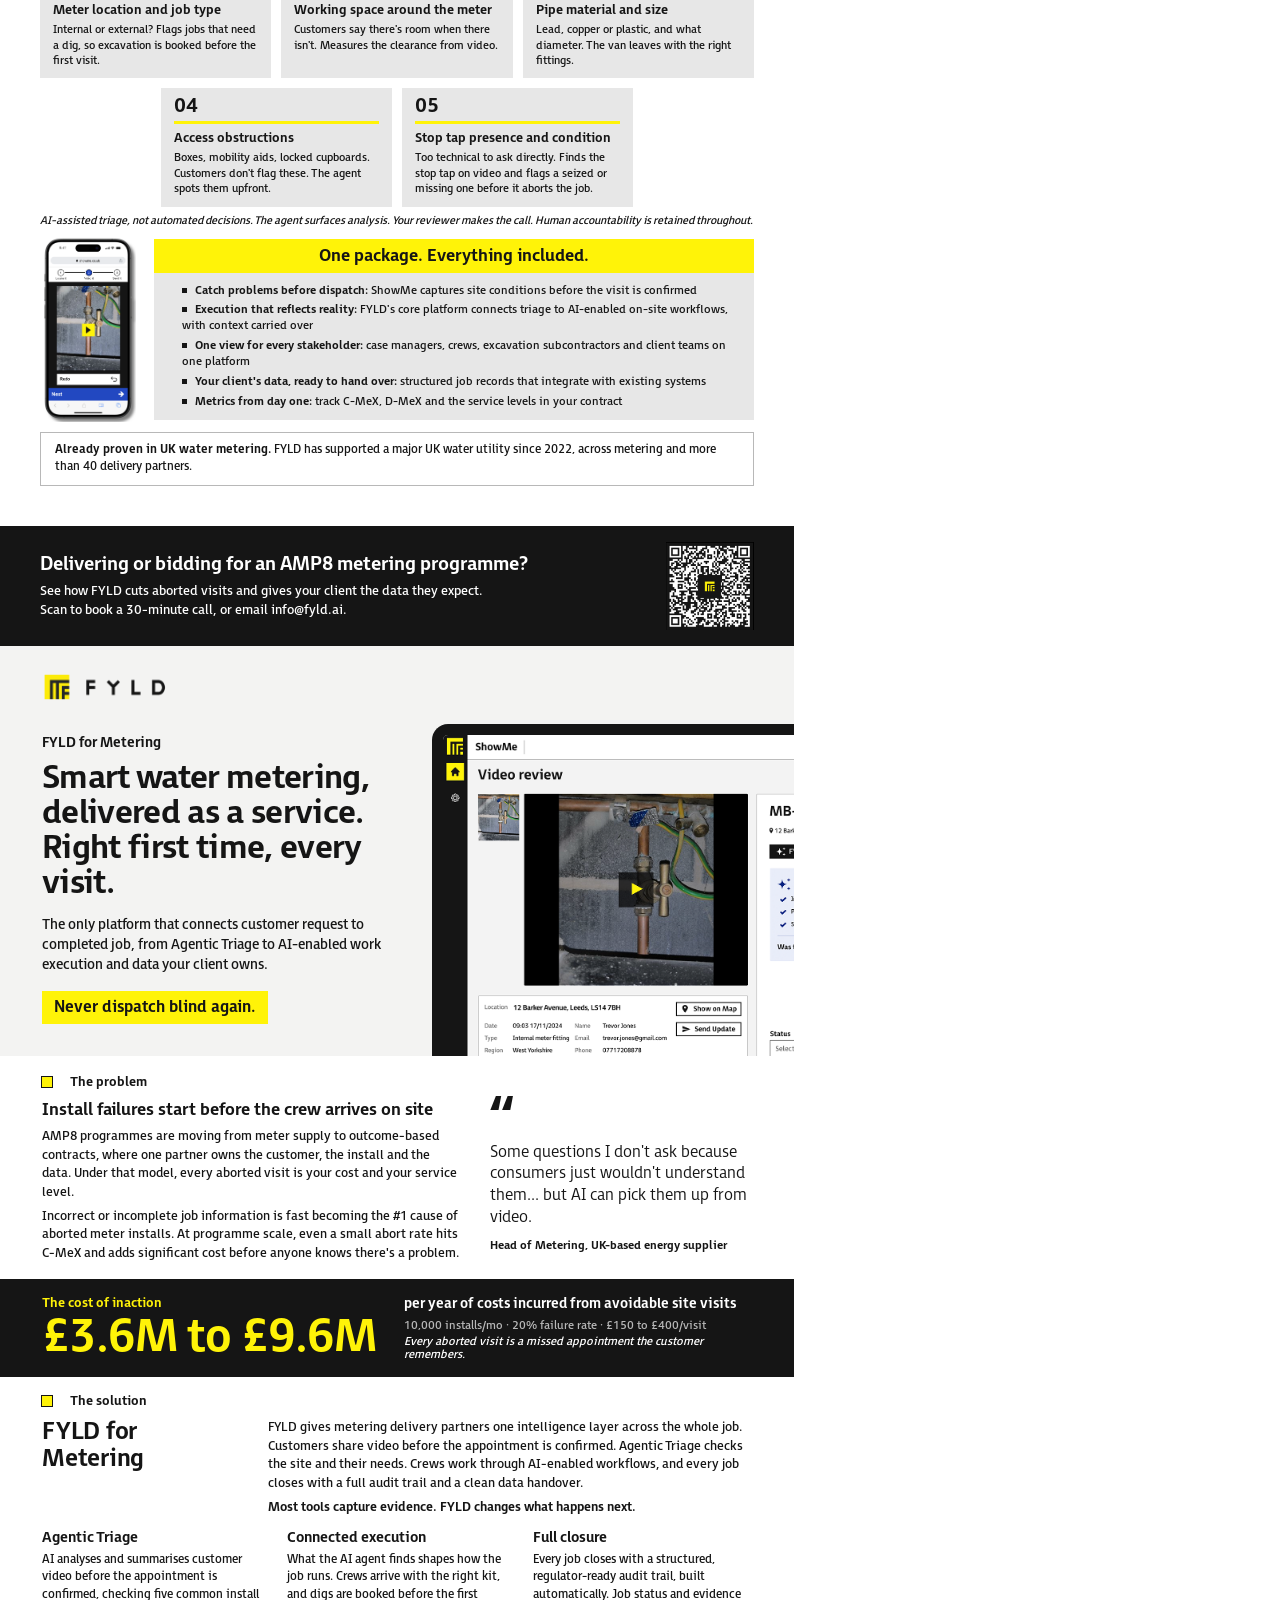
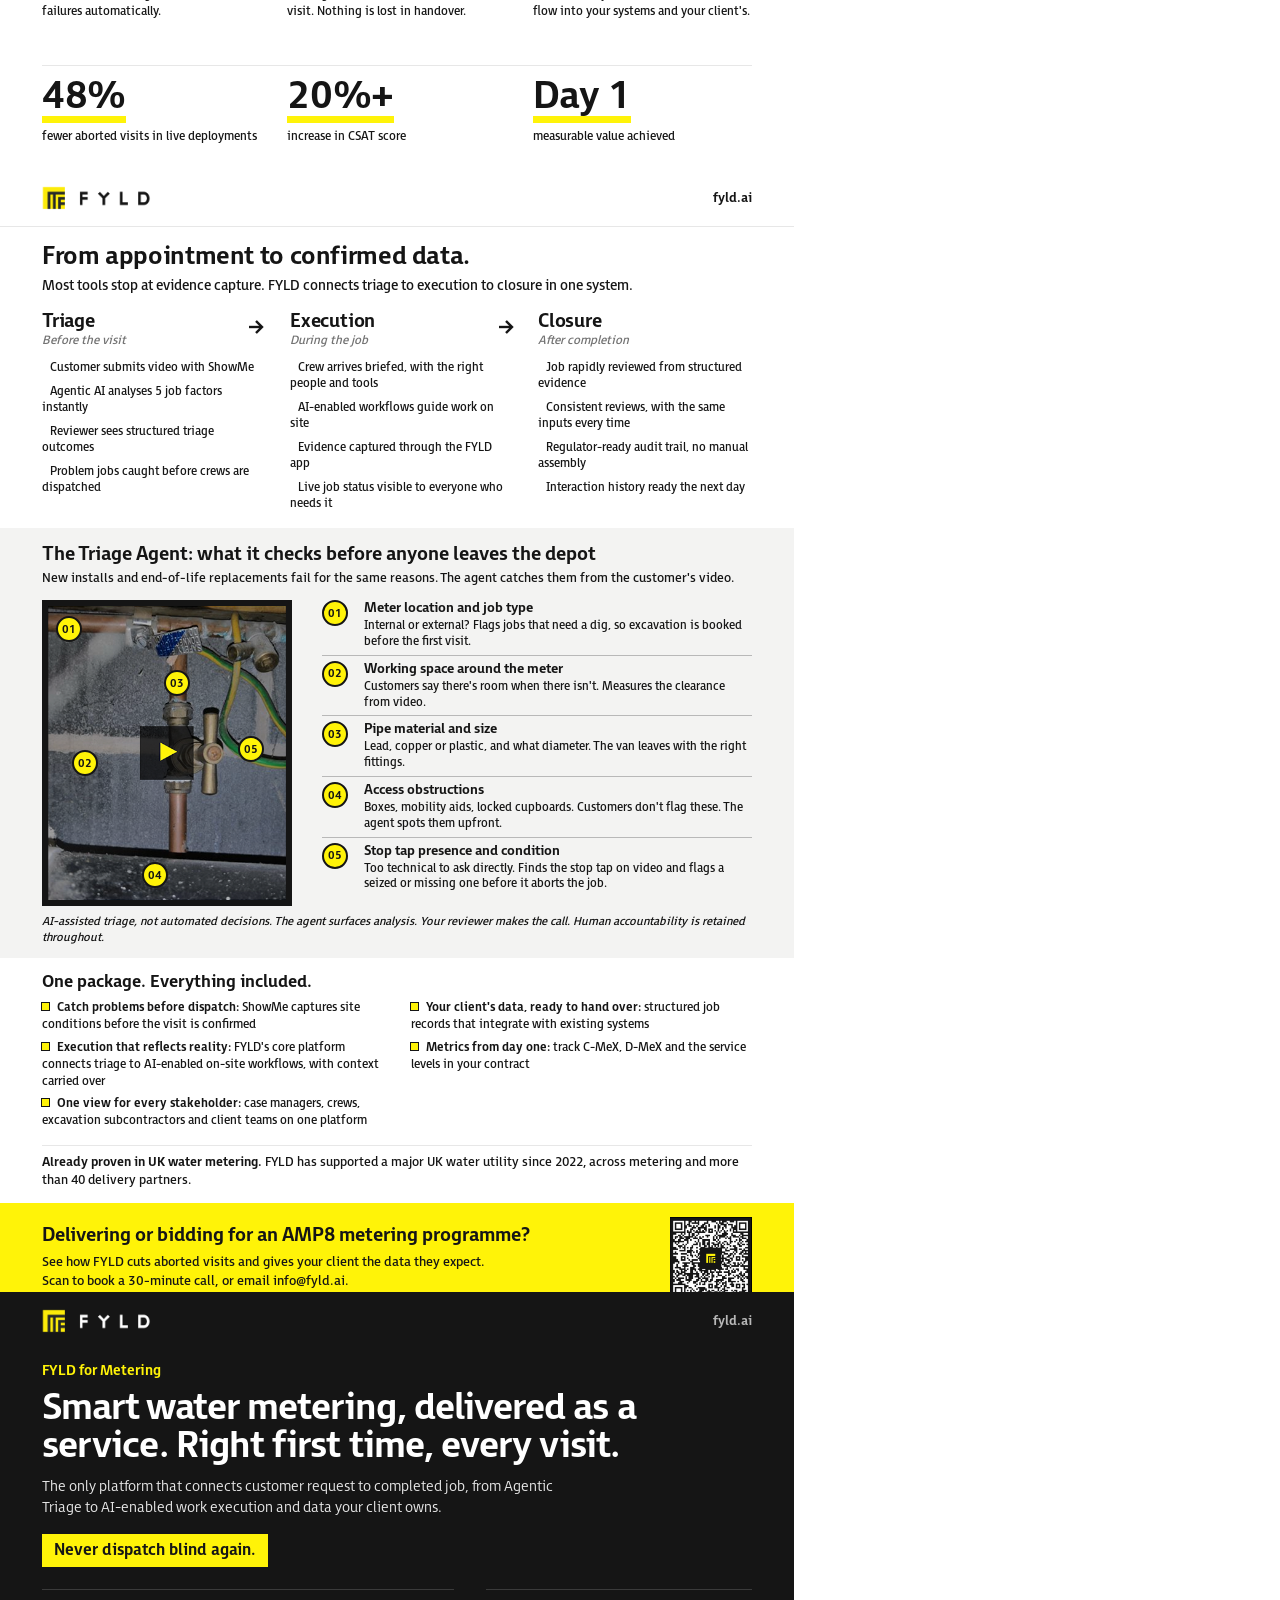
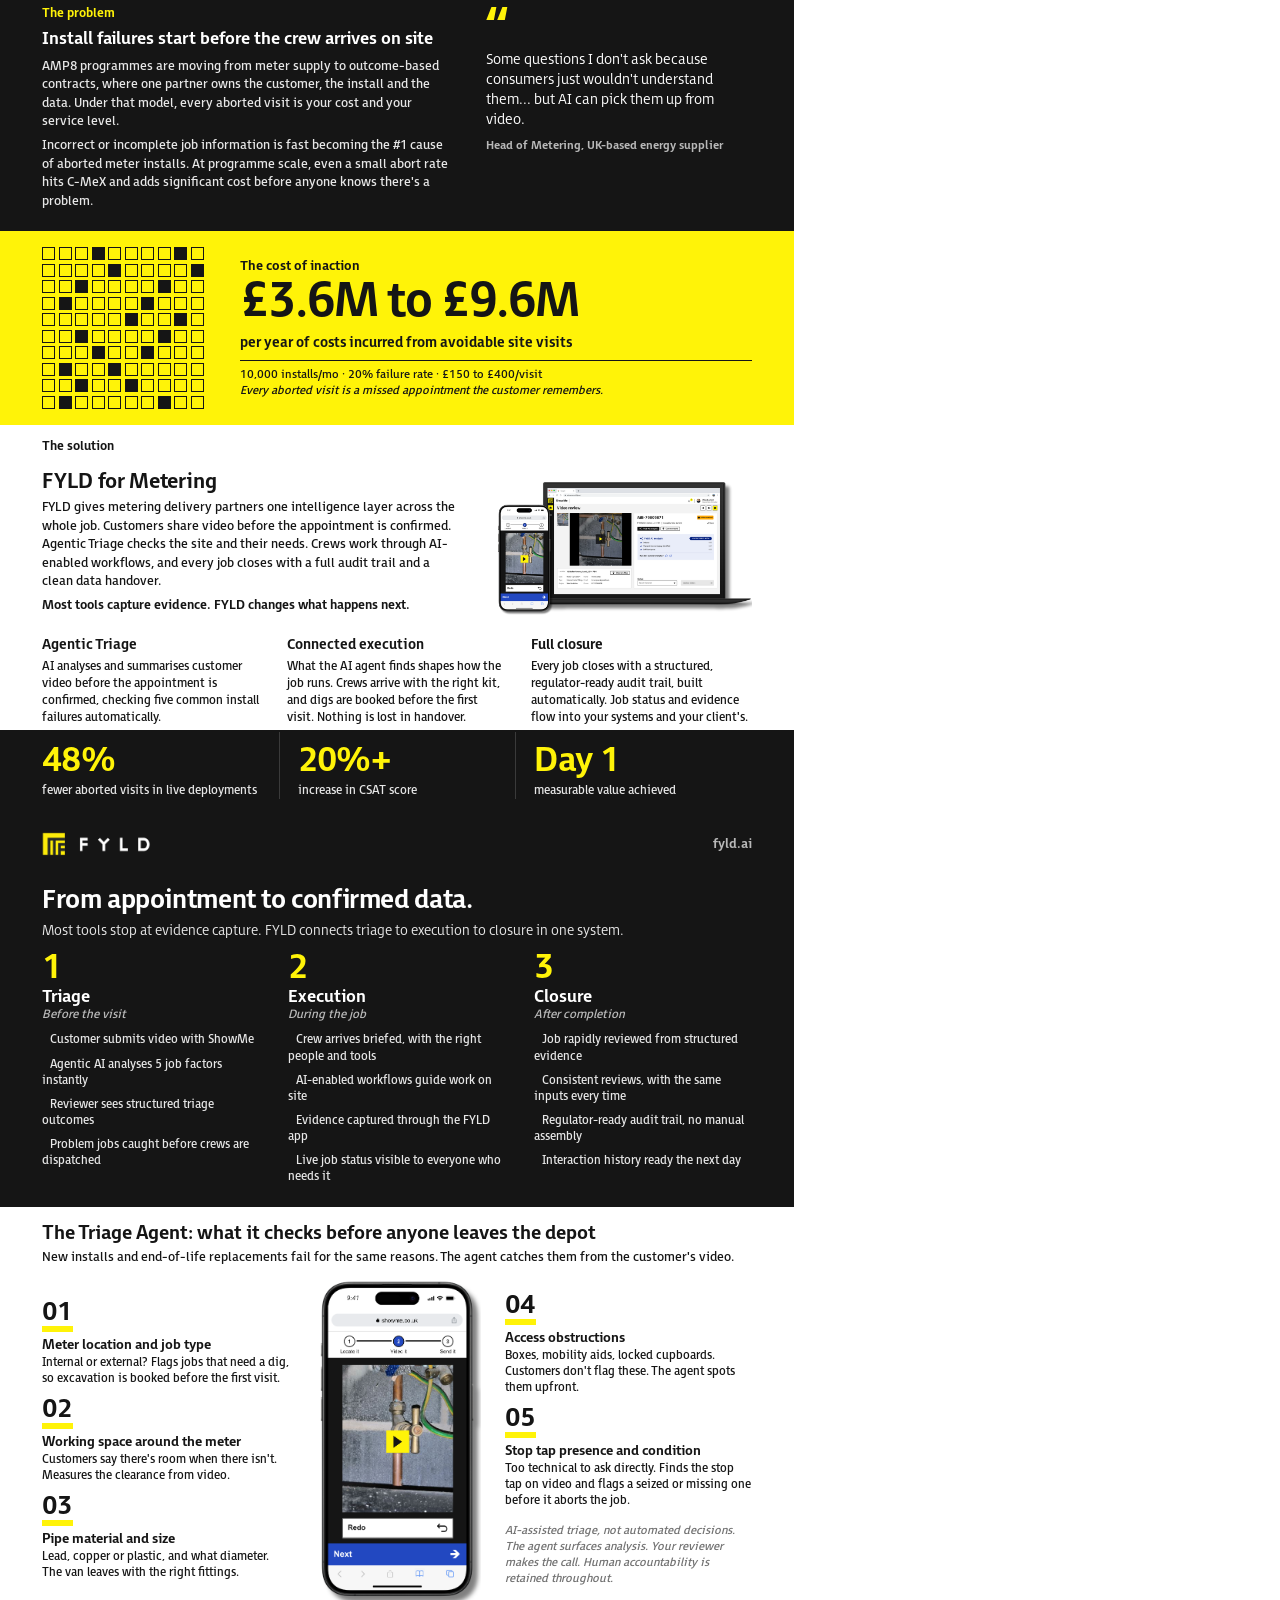
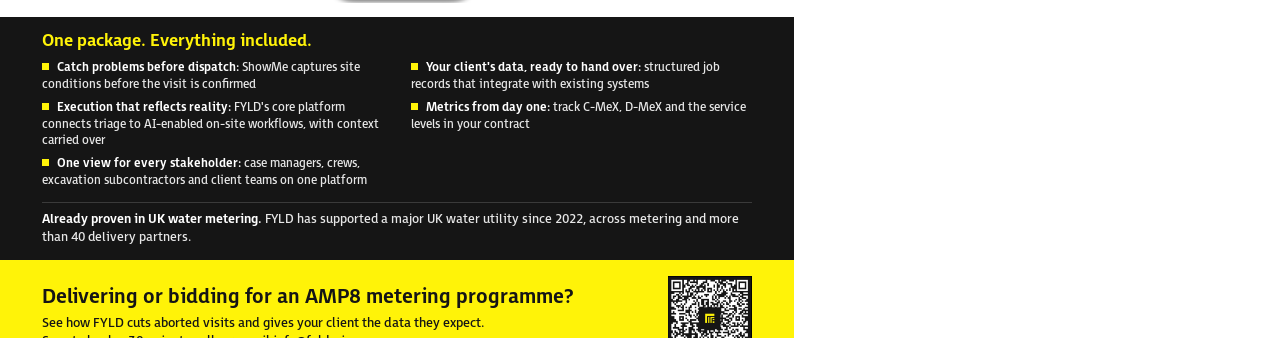
==== commit b4b49ecb: "Inline bullets for Canva import Co-Authored-By: Claude Opus 5.5 <noreply@anthropic.com>" ====
--- a/index.html
+++ b/index.html
@@ -65,6 +65,8 @@
 .o1 .cta h3{font-size:19px;font-weight:700}
 .o1 .cta p{font-size:13px;line-height:1.4;margin-top:6px;max-width:520px}
 .o1 .cta img{width:88px;height:88px}
+.o1 .li>.bul{position:static!important;display:inline-block;margin-right:8px;vertical-align:1px}
+.o1 .lbl .sq{margin-right:8px;vertical-align:-1px}
 .o2.page{width:794px;height:1123px;background:#fff;position:relative;overflow:hidden;display:flex;flex-direction:column}
 .o2 .m{padding-left:42px;padding-right:42px}
 .o2 .body{font-size:12.7px;line-height:1.45}
@@ -111,12 +113,14 @@
 .o2 .ck h4{font-size:13.5px;font-weight:700;margin-bottom:2px}
 .o2 .ck p{font-size:11.8px;line-height:1.34}
 .o2 .pk{list-style:none}
-.o2 .pk .li{font-size:12px;line-height:1.4;padding-left:16px;position:relative;break-inside:avoid;margin-bottom:6px}
+.o2 .pk .li{font-size:12px;line-height:1.4;position:relative;break-inside:avoid;margin-bottom:6px}
 .o2 .pk .li > .bul{content:"";position:absolute;left:0;top:5px;width:7px;height:7px;background:var(--y);outline:1px solid var(--k)}
 .o2 .cta{background:var(--y);margin-top:auto;padding:14px 42px 18px;display:flex;justify-content:space-between;align-items:center;flex:none}
 .o2 .cta h3{font-size:19px;line-height:1.15;margin-bottom:6px;max-width:500px}
 .o2 .cta p{font-size:13px;line-height:1.42}
 .o2 .cta img{width:82px;height:82px}
+.o2 .li>.bul{position:static!important;display:inline-block;margin-right:8px;vertical-align:1px}
+.o2 .lbl .sq{margin-right:8px;vertical-align:-1px}
 .o3.page{width:794px;height:1123px;background:#fff;position:relative;overflow:hidden;display:flex;flex-direction:column}
 .o3 .m{padding-left:42px;padding-right:42px}
 .o3 .dark{background:var(--k);color:#fff}
@@ -160,13 +164,15 @@
 .o3 .chk p{font-size:11.8px;line-height:1.36}
 .o3 .chk+.chk{margin-top:10px}
 .o3 .pk{list-style:none}
-.o3 .pk .li{font-size:12px;line-height:1.4;padding-left:16px;position:relative;break-inside:avoid;margin-bottom:6px;color:var(--cement)}
+.o3 .pk .li{font-size:12px;line-height:1.4;position:relative;break-inside:avoid;margin-bottom:6px;color:var(--cement)}
 .o3 .pk .li b{color:#fff}
 .o3 .pk .li > .bul{content:"";position:absolute;left:0;top:5px;width:7px;height:7px;background:var(--y)}
 .o3 .cta{background:var(--y);display:flex;justify-content:space-between;align-items:center;padding:16px 42px 18px;margin-top:auto}
 .o3 .cta h3{font-size:20px;margin-bottom:5px}
 .o3 .cta p{font-size:13px;line-height:1.42}
 .o3 .cta img{width:84px;height:84px}
+.o3 .li>.bul{position:static!important;display:inline-block;margin-right:8px;vertical-align:1px}
+.o3 .lbl .sq{margin-right:8px;vertical-align:-1px}
 </style></head>
 <body>
 <section class="page o1" data-document-role="page" data-label="Option 1 recreation, page 1"><img src="https://fyldmarketing.github.io/Metering2Pager/assets/network.png" style="position:absolute;right:-60px;top:62px;width:260px;height:200px" alt="">
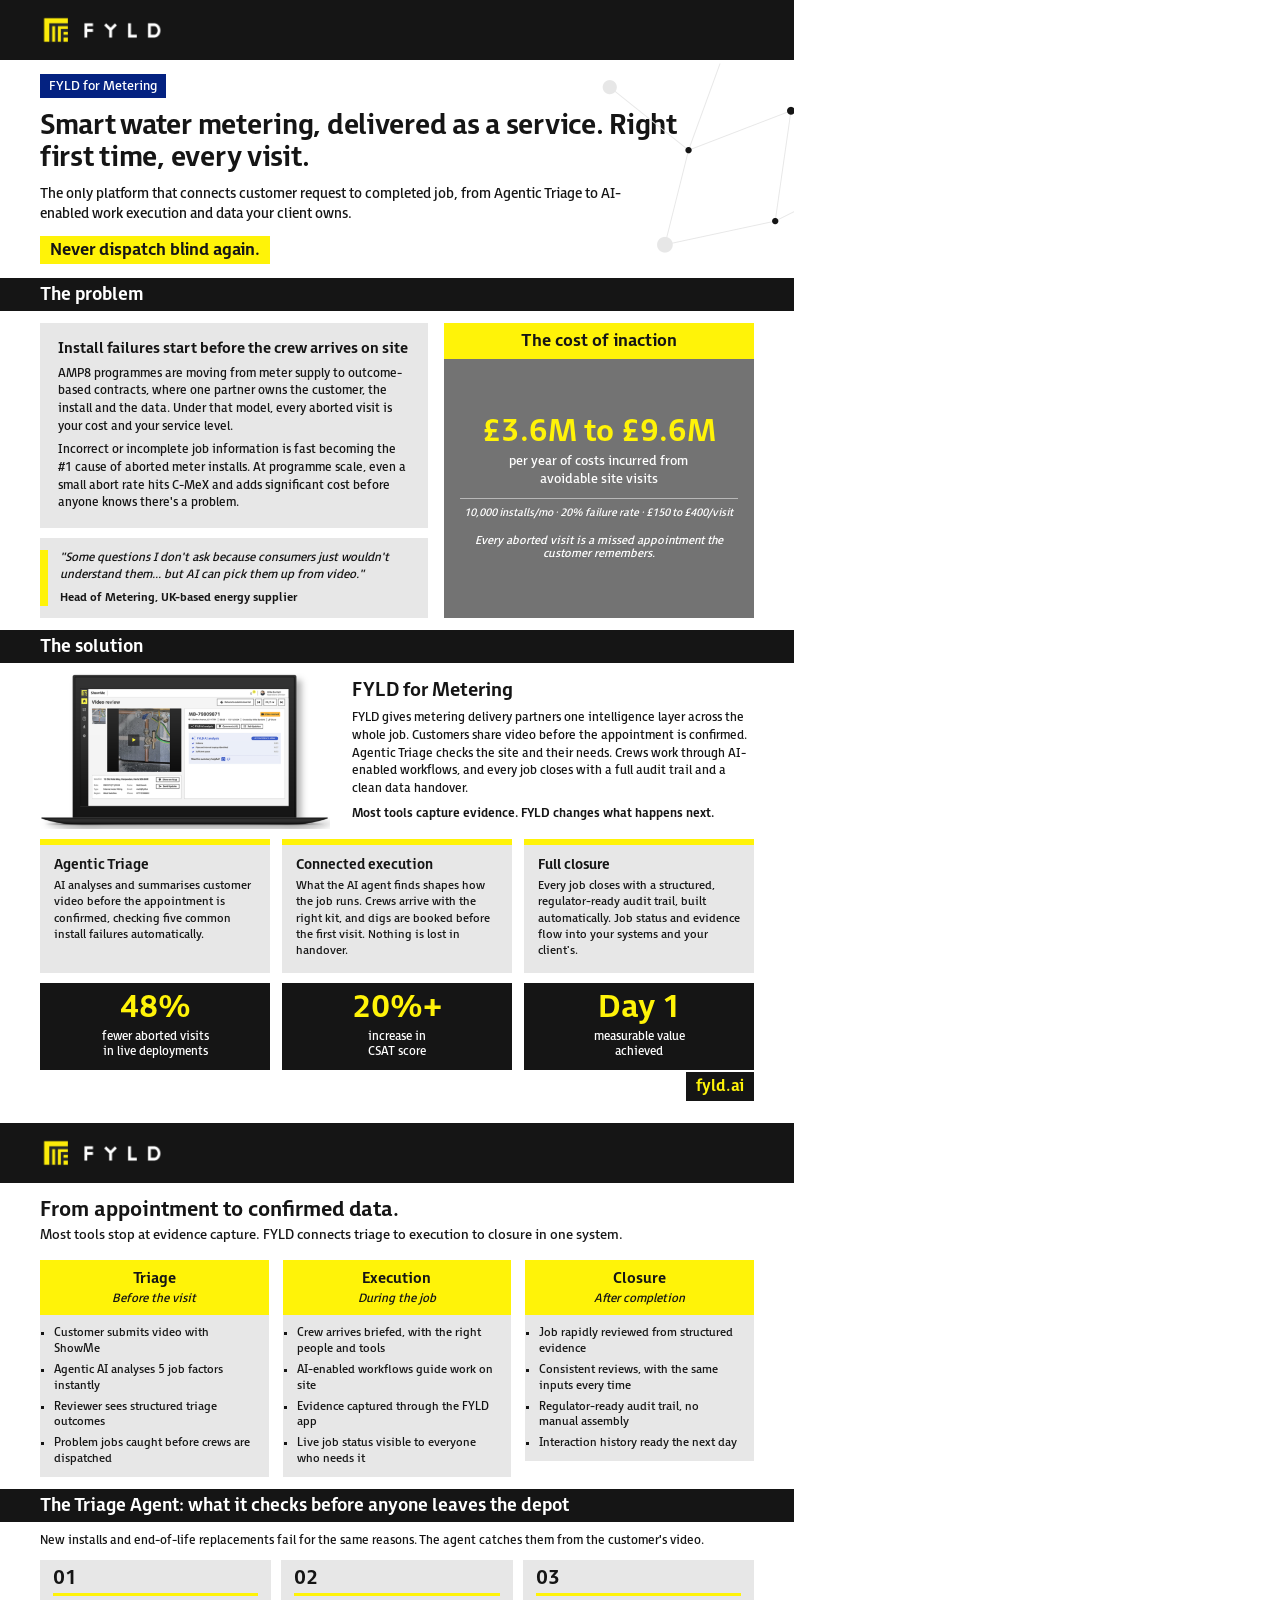
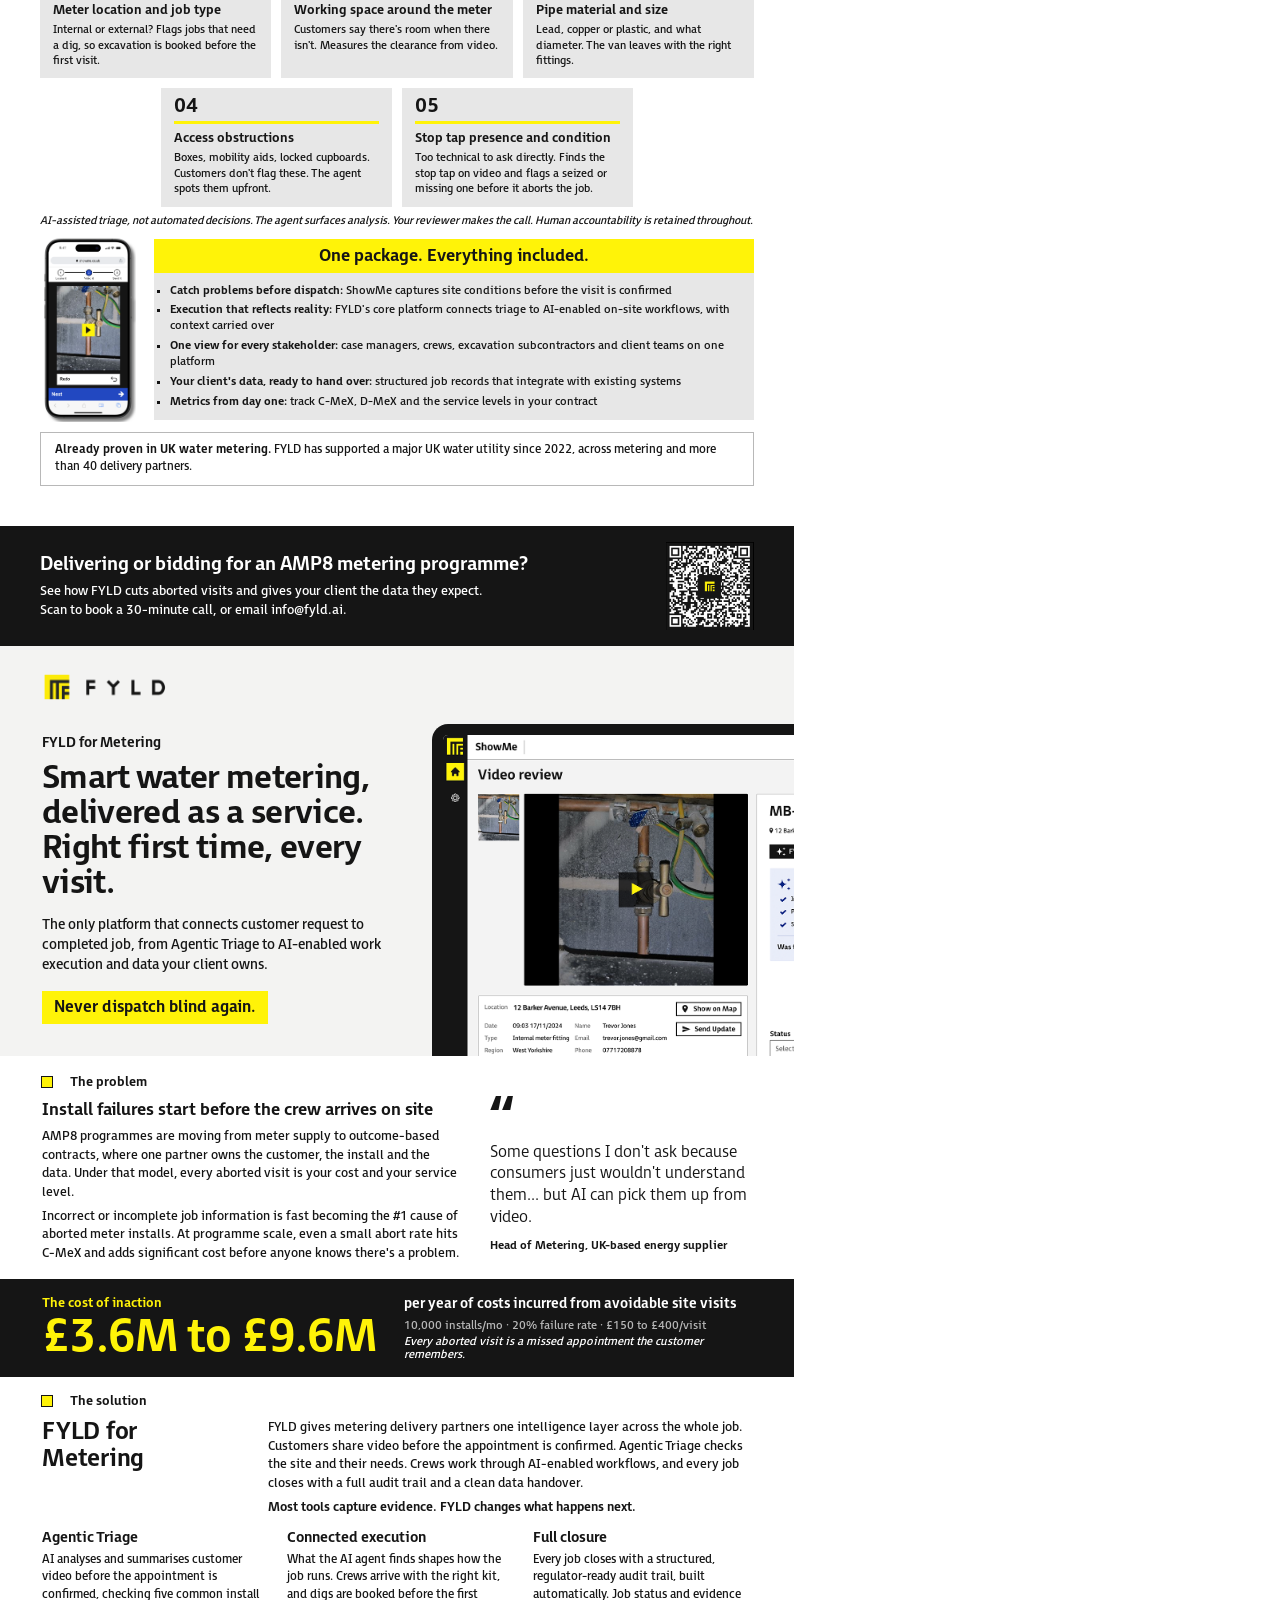
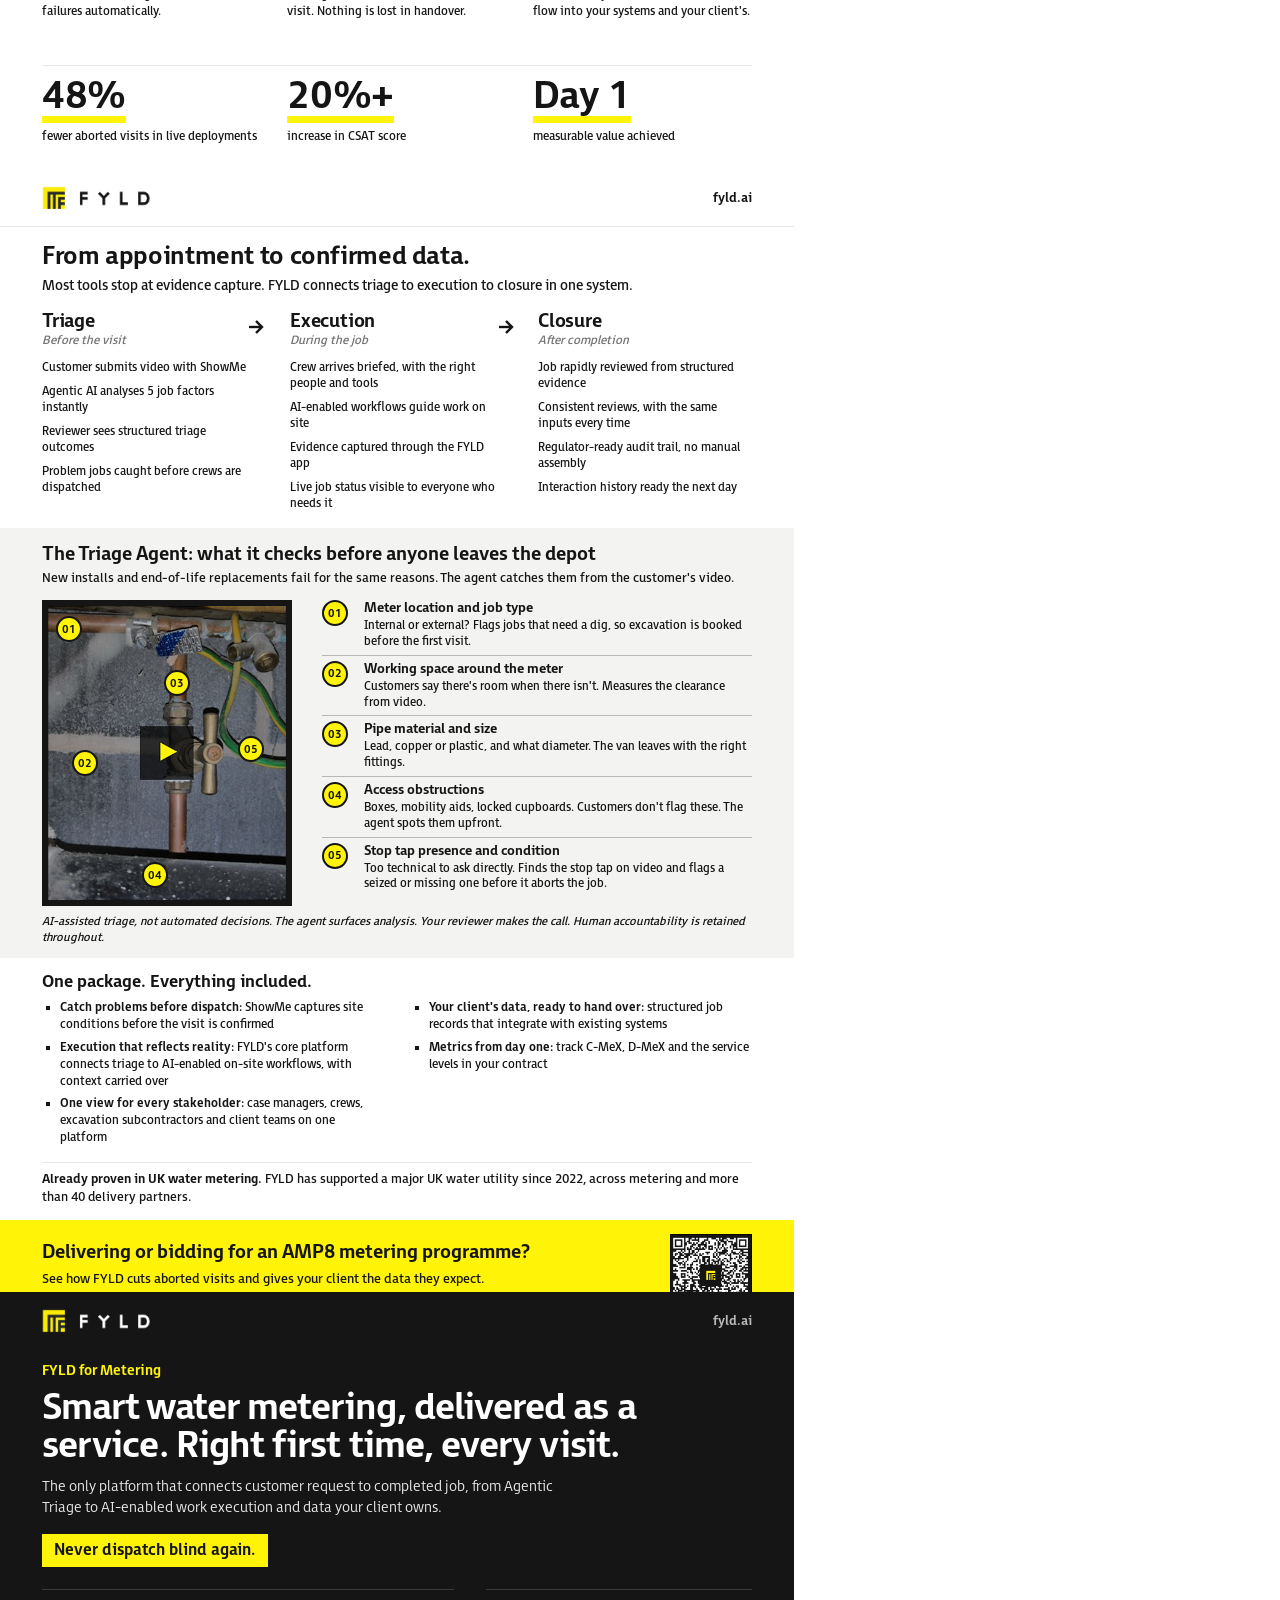
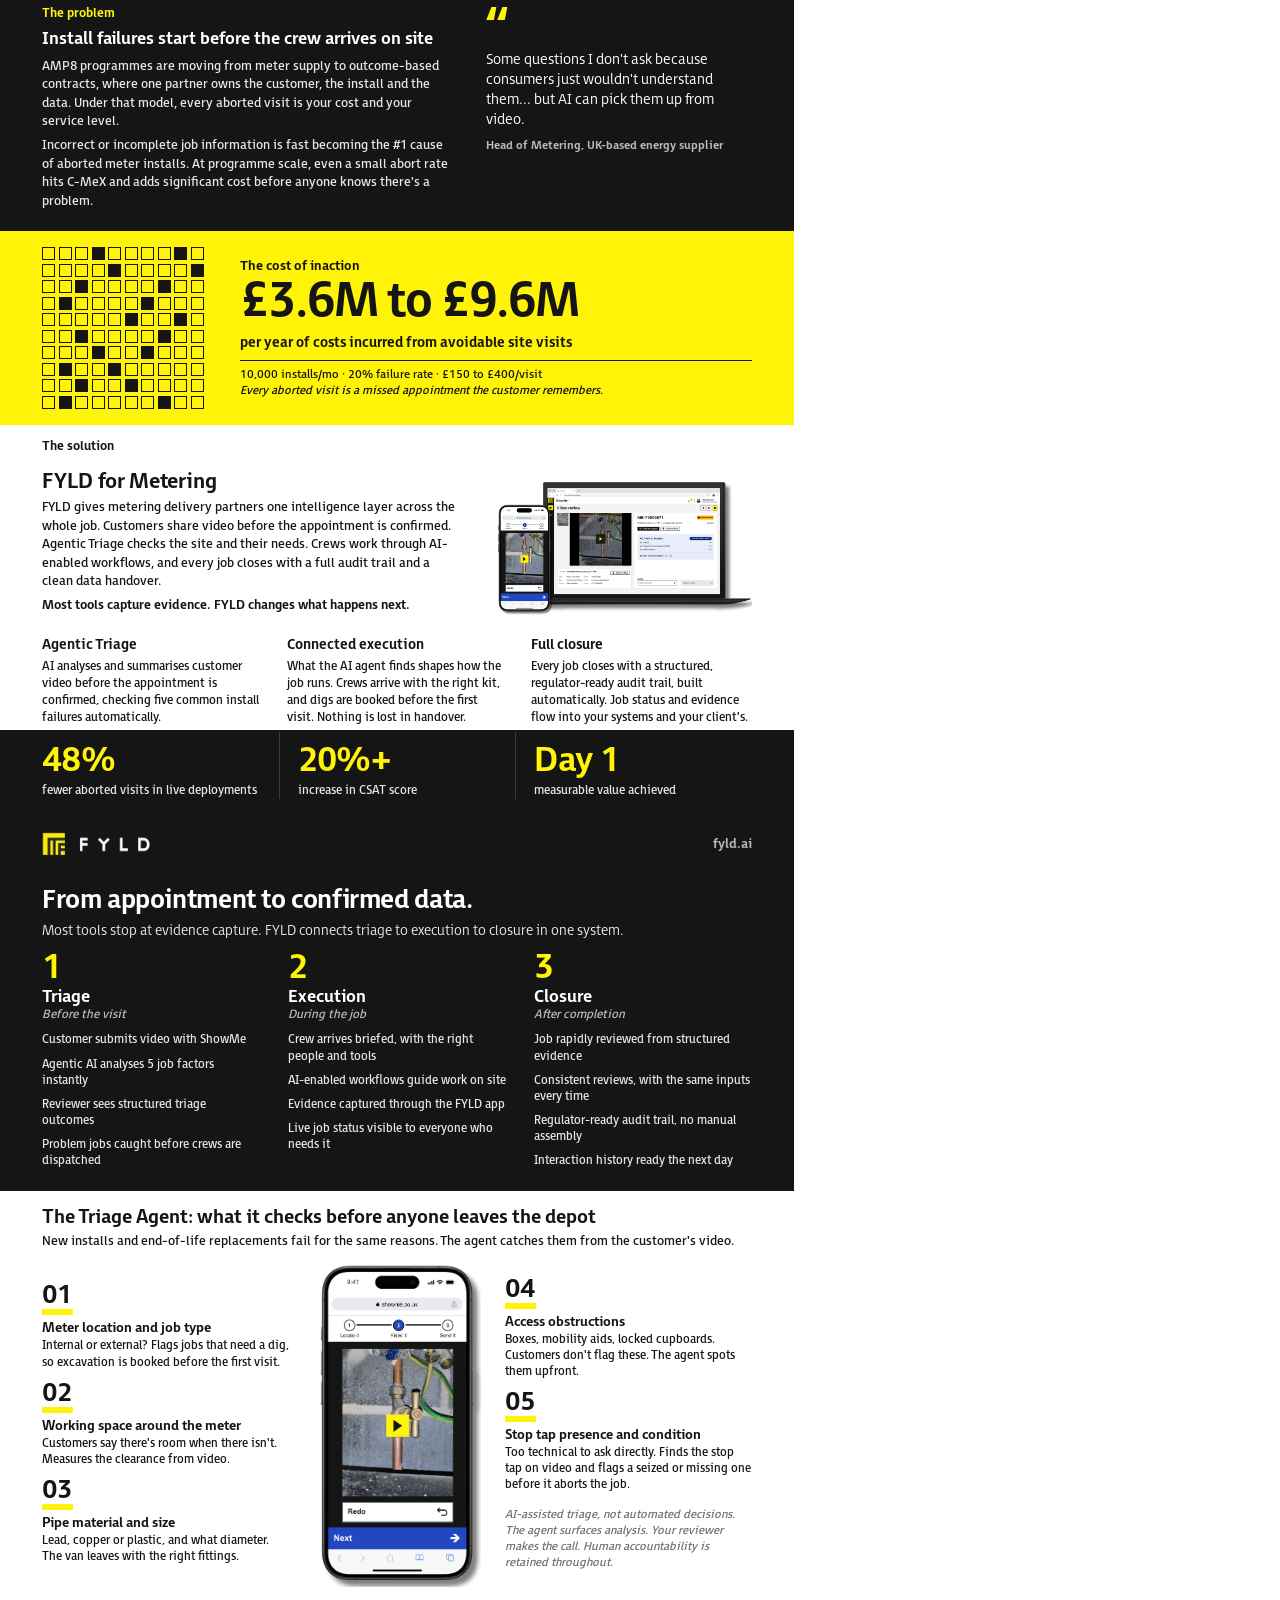
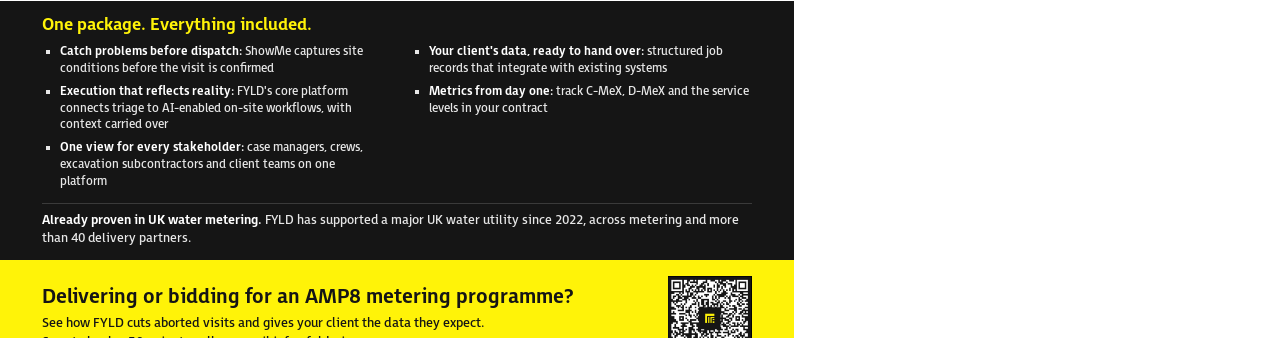
==== commit d63408e2: "Native list bullets for Canva import Co-Authored-By: Claude Opus 5.5 <noreply@anthropic.com>" ====
--- a/index.html
+++ b/index.html
@@ -44,10 +44,9 @@
 .o1 .col .h{background:var(--y);text-align:center;padding:9px 6px 8px}
 .o1 .col .h b{display:block;font-size:15px}
 .o1 .col .h i{font-size:12px}
-.o1 .col .ul{background:var(--cement);list-style:none;padding:10px 14px}
-.o1 .col .li{font-size:11.6px;line-height:1.38;padding-left:12px;position:relative}
-.o1 .col .li+.li{margin-top:5px}
-.o1 .col .li > .bul{content:"";position:absolute;left:0;top:5px;width:5px;height:5px;background:var(--k)}
+.o1 .col ul{background:var(--cement);list-style:square;padding:10px 14px}
+.o1 .col li{font-size:11.6px;line-height:1.38;position:relative}
+.o1 .col li+li{margin-top:5px}
 .o1 .checks{display:grid;grid-template-columns:repeat(6,1fr);gap:10px}
 .o1 .chk{background:var(--cement);padding:8px 13px 10px;grid-column:span 2}
 .o1 .chk:nth-child(4){grid-column:2/span 2}
@@ -55,23 +54,22 @@
 .o1 .chk h4{font-size:13px;font-weight:700;margin-bottom:4px}
 .o1 .chk p{font-size:11.2px;line-height:1.38}
 .o1 .pkg .t{background:var(--y);font-weight:700;font-size:17px;text-align:center;padding:7px}
-.o1 .pkg .ul{background:var(--cement);list-style:none;padding:10px 16px}
-.o1 .pkg .li{font-size:11.5px;line-height:1.38;padding-left:12px;position:relative}
-.o1 .pkg .li+.li{margin-top:4px}
-.o1 .pkg .li > .bul{content:"";position:absolute;left:0;top:5px;width:5px;height:5px;background:var(--k)}
+.o1 .pkg ul{background:var(--cement);list-style:square;padding:10px 16px}
+.o1 .pkg li{font-size:11.5px;line-height:1.38;position:relative}
+.o1 .pkg li+li{margin-top:4px}
 .o1 .proof{border:1px solid var(--concrete);padding:9px 14px;font-size:12px;line-height:1.4}
 .o1 .proof b{font-weight:700}
 .o1 .cta{margin-top:auto;background:var(--k);color:#fff;display:flex;align-items:center;justify-content:space-between;padding:16px 40px}
 .o1 .cta h3{font-size:19px;font-weight:700}
 .o1 .cta p{font-size:13px;line-height:1.4;margin-top:6px;max-width:520px}
 .o1 .cta img{width:88px;height:88px}
-.o1 .li>.bul{position:static!important;display:inline-block;margin-right:8px;vertical-align:1px}
-.o1 .lbl .sq{margin-right:8px;vertical-align:-1px}
+.o1 ul{list-style:square;padding-left:18px}
+.o1 .stg .ul,.o1 .stg .li{list-style:none}
 .o2.page{width:794px;height:1123px;background:#fff;position:relative;overflow:hidden;display:flex;flex-direction:column}
 .o2 .m{padding-left:42px;padding-right:42px}
 .o2 .body{font-size:12.7px;line-height:1.45}
 .o2 .lbl{font-size:13px;font-weight:700;display:flex;align-items:center;gap:10px;margin-bottom:10px}
-.o2 .lbl .sq{display:inline-block;width:10px;height:10px;background:var(--y);outline:1px solid var(--k)}
+.o2 .lbl .sq{display:inline-block;margin-right:8px;vertical-align:-1px;width:10px;height:10px;background:var(--y);outline:1px solid var(--k)}
 .o2 /* hero */
 .hero{background:var(--lime);height:410px;position:relative;flex:none;overflow:hidden}
 .o2 .hero .logo{position:absolute;left:30px;top:14px;height:54px}
@@ -101,7 +99,7 @@
 .o2 .folio span{font-size:13px;font-weight:700}
 .o2 .stg b{display:block;font-size:19px;letter-spacing:-.01em}
 .o2 .stg i{display:block;font-size:12px;color:var(--asphalt);margin-bottom:8px}
-.o2 .stg .li{list-style:none;font-size:11.8px;line-height:1.36;padding:4px 0;}
+.o2 .stg .li{list-style:square;font-size:11.8px;line-height:1.36;padding:4px 0;}
 .o2 .arrow{position:absolute;top:8px;width:18px;height:18px}
 .o2 .agent{background:var(--lime);padding:16px 42px 12px;margin-top:12px}
 .o2 .frame{position:relative;width:250px}
@@ -112,15 +110,14 @@
 .o2 .ck .p{width:26px;height:26px;border-radius:50%;background:var(--y);border:2px solid var(--k);font-size:11px;font-weight:700;display:flex;align-items:center;justify-content:center}
 .o2 .ck h4{font-size:13.5px;font-weight:700;margin-bottom:2px}
 .o2 .ck p{font-size:11.8px;line-height:1.34}
-.o2 .pk{list-style:none}
-.o2 .pk .li{font-size:12px;line-height:1.4;position:relative;break-inside:avoid;margin-bottom:6px}
-.o2 .pk .li > .bul{content:"";position:absolute;left:0;top:5px;width:7px;height:7px;background:var(--y);outline:1px solid var(--k)}
+.o2 .pk{list-style:square}
+.o2 .pk li{font-size:12px;line-height:1.4;position:relative;break-inside:avoid;margin-bottom:6px}
 .o2 .cta{background:var(--y);margin-top:auto;padding:14px 42px 18px;display:flex;justify-content:space-between;align-items:center;flex:none}
 .o2 .cta h3{font-size:19px;line-height:1.15;margin-bottom:6px;max-width:500px}
 .o2 .cta p{font-size:13px;line-height:1.42}
 .o2 .cta img{width:82px;height:82px}
-.o2 .li>.bul{position:static!important;display:inline-block;margin-right:8px;vertical-align:1px}
-.o2 .lbl .sq{margin-right:8px;vertical-align:-1px}
+.o2 ul{list-style:square;padding-left:18px}
+.o2 .stg .ul,.o2 .stg .li{list-style:none}
 .o3.page{width:794px;height:1123px;background:#fff;position:relative;overflow:hidden;display:flex;flex-direction:column}
 .o3 .m{padding-left:42px;padding-right:42px}
 .o3 .dark{background:var(--k);color:#fff}
@@ -158,21 +155,20 @@
 .o3 .stg .no{font-size:34px;font-weight:700;line-height:.9;color:var(--y);letter-spacing:-.03em}
 .o3 .stg b{display:block;font-size:17px;margin-top:4px}
 .o3 .stg i{display:block;font-size:12px;color:var(--concrete);margin-bottom:6px}
-.o3 .stg .li{list-style:none;font-size:11.8px;line-height:1.36;padding:4px 0;color:var(--cement)}
+.o3 .stg .li{list-style:square;font-size:11.8px;line-height:1.36;padding:4px 0;color:var(--cement)}
 .o3 .chk .num{font-size:26px;font-weight:700;line-height:1;letter-spacing:-.02em;display:inline-block;border-bottom:6px solid var(--y);margin-bottom:5px}
 .o3 .chk h4{font-size:13.5px;font-weight:700;margin-bottom:2px}
 .o3 .chk p{font-size:11.8px;line-height:1.36}
 .o3 .chk+.chk{margin-top:10px}
-.o3 .pk{list-style:none}
-.o3 .pk .li{font-size:12px;line-height:1.4;position:relative;break-inside:avoid;margin-bottom:6px;color:var(--cement)}
-.o3 .pk .li b{color:#fff}
-.o3 .pk .li > .bul{content:"";position:absolute;left:0;top:5px;width:7px;height:7px;background:var(--y)}
+.o3 .pk{list-style:square}
+.o3 .pk li{font-size:12px;line-height:1.4;position:relative;break-inside:avoid;margin-bottom:6px;color:var(--cement)}
+.o3 .pk li b{color:#fff}
 .o3 .cta{background:var(--y);display:flex;justify-content:space-between;align-items:center;padding:16px 42px 18px;margin-top:auto}
 .o3 .cta h3{font-size:20px;margin-bottom:5px}
 .o3 .cta p{font-size:13px;line-height:1.42}
 .o3 .cta img{width:84px;height:84px}
-.o3 .li>.bul{position:static!important;display:inline-block;margin-right:8px;vertical-align:1px}
-.o3 .lbl .sq{margin-right:8px;vertical-align:-1px}
+.o3 ul{list-style:square;padding-left:18px}
+.o3 .stg .ul,.o3 .stg .li{list-style:none}
 </style></head>
 <body>
 <section class="page o1" data-document-role="page" data-label="Option 1 recreation, page 1"><img src="https://fyldmarketing.github.io/Metering2Pager/assets/network.png" style="position:absolute;right:-60px;top:62px;width:260px;height:200px" alt="">
@@ -230,9 +226,9 @@
     <h2 style="font-size:21px;font-weight:700">From appointment to confirmed data.</h2>
     <p class="body" style="font-size:13.5px;margin:4px 0 14px">Most tools stop at evidence capture. FYLD connects triage to execution to closure in one system.</p>
     <div class="cols">
-      <div class="col"><div class="h"><b>Triage</b><i>Before the visit</i></div><div class="ul"><div class="li"><span class="bul"></span>Customer submits video with ShowMe</div><div class="li"><span class="bul"></span>Agentic AI analyses 5 job factors instantly</div><div class="li"><span class="bul"></span>Reviewer sees structured triage outcomes</div><div class="li"><span class="bul"></span>Problem jobs caught before crews are dispatched</div></div></div>
-      <div class="col"><div class="h"><b>Execution</b><i>During the job</i></div><div class="ul"><div class="li"><span class="bul"></span>Crew arrives briefed, with the right people and tools</div><div class="li"><span class="bul"></span>AI-enabled workflows guide work on site</div><div class="li"><span class="bul"></span>Evidence captured through the FYLD app</div><div class="li"><span class="bul"></span>Live job status visible to everyone who needs it</div></div></div>
-      <div class="col"><div class="h"><b>Closure</b><i>After completion</i></div><div class="ul"><div class="li"><span class="bul"></span>Job rapidly reviewed from structured evidence</div><div class="li"><span class="bul"></span>Consistent reviews, with the same inputs every time</div><div class="li"><span class="bul"></span>Regulator-ready audit trail, no manual assembly</div><div class="li"><span class="bul"></span>Interaction history ready the next day</div></div></div>
+      <div class="col"><div class="h"><b>Triage</b><i>Before the visit</i></div><ul><li>Customer submits video with ShowMe</li><li>Agentic AI analyses 5 job factors instantly</li><li>Reviewer sees structured triage outcomes</li><li>Problem jobs caught before crews are dispatched</li></ul></div>
+      <div class="col"><div class="h"><b>Execution</b><i>During the job</i></div><ul><li>Crew arrives briefed, with the right people and tools</li><li>AI-enabled workflows guide work on site</li><li>Evidence captured through the FYLD app</li><li>Live job status visible to everyone who needs it</li></ul></div>
+      <div class="col"><div class="h"><b>Closure</b><i>After completion</i></div><ul><li>Job rapidly reviewed from structured evidence</li><li>Consistent reviews, with the same inputs every time</li><li>Regulator-ready audit trail, no manual assembly</li><li>Interaction history ready the next day</li></ul></div>
     </div>
   </div>
   <div class="bar" style="margin-top:12px">The Triage Agent: what it checks before anyone leaves the depot</div>
@@ -249,13 +245,13 @@
     <div style="display:grid;grid-template-columns:96px 1fr;gap:18px;align-items:center">
       <img src="https://fyldmarketing.github.io/Metering2Pager/assets/phone.png" style="width:96px" alt="">
       <div class="pkg"><div class="t">One package. Everything included.</div>
-        <div class="ul">
-          <div class="li"><span class="bul"></span><b>Catch problems before dispatch:</b> ShowMe captures site conditions before the visit is confirmed</div>
-          <div class="li"><span class="bul"></span><b>Execution that reflects reality:</b> FYLD's core platform connects triage to AI-enabled on-site workflows, with context carried over</div>
-          <div class="li"><span class="bul"></span><b>One view for every stakeholder:</b> case managers, crews, excavation subcontractors and client teams on one platform</div>
-          <div class="li"><span class="bul"></span><b>Your client's data, ready to hand over:</b> structured job records that integrate with existing systems</div>
-          <div class="li"><span class="bul"></span><b>Metrics from day one:</b> track C-MeX, D-MeX and the service levels in your contract</div>
-        </div></div>
+        <ul>
+          <li><b>Catch problems before dispatch:</b> ShowMe captures site conditions before the visit is confirmed</li>
+          <li><b>Execution that reflects reality:</b> FYLD's core platform connects triage to AI-enabled on-site workflows, with context carried over</li>
+          <li><b>One view for every stakeholder:</b> case managers, crews, excavation subcontractors and client teams on one platform</li>
+          <li><b>Your client's data, ready to hand over:</b> structured job records that integrate with existing systems</li>
+          <li><b>Metrics from day one:</b> track C-MeX, D-MeX and the service levels in your contract</li>
+        </ul></div>
     </div>
     <p class="proof" style="margin-top:10px"><b>Already proven in UK water metering.</b> FYLD has supported a major UK water utility since 2022, across metering and more than 40 delivery partners.</p>
   </div>
@@ -316,9 +312,9 @@
     <h2 style="font-size:25px;letter-spacing:-.015em;line-height:1.1">From appointment to confirmed data.</h2>
     <p class="body" style="font-size:14px;margin-top:5px">Most tools stop at evidence capture. FYLD connects triage to execution to closure in one system.</p>
     <div style="display:grid;grid-template-columns:repeat(3,1fr);gap:34px;margin-top:14px;position:relative">
-      <div class="stg"><b>Triage</b><i>Before the visit</i><div class="ul"><div class="li"><span class="bul"></span>Customer submits video with ShowMe</div><div class="li"><span class="bul"></span>Agentic AI analyses 5 job factors instantly</div><div class="li"><span class="bul"></span>Reviewer sees structured triage outcomes</div><div class="li"><span class="bul"></span>Problem jobs caught before crews are dispatched</div></div></div>
-      <div class="stg"><b>Execution</b><i>During the job</i><div class="ul"><div class="li"><span class="bul"></span>Crew arrives briefed, with the right people and tools</div><div class="li"><span class="bul"></span>AI-enabled workflows guide work on site</div><div class="li"><span class="bul"></span>Evidence captured through the FYLD app</div><div class="li"><span class="bul"></span>Live job status visible to everyone who needs it</div></div></div>
-      <div class="stg"><b>Closure</b><i>After completion</i><div class="ul"><div class="li"><span class="bul"></span>Job rapidly reviewed from structured evidence</div><div class="li"><span class="bul"></span>Consistent reviews, with the same inputs every time</div><div class="li"><span class="bul"></span>Regulator-ready audit trail, no manual assembly</div><div class="li"><span class="bul"></span>Interaction history ready the next day</div></div></div>
+      <div class="stg"><b>Triage</b><i>Before the visit</i><div class="ul"><div class="li">Customer submits video with ShowMe</div><div class="li">Agentic AI analyses 5 job factors instantly</div><div class="li">Reviewer sees structured triage outcomes</div><div class="li">Problem jobs caught before crews are dispatched</div></div></div>
+      <div class="stg"><b>Execution</b><i>During the job</i><div class="ul"><div class="li">Crew arrives briefed, with the right people and tools</div><div class="li">AI-enabled workflows guide work on site</div><div class="li">Evidence captured through the FYLD app</div><div class="li">Live job status visible to everyone who needs it</div></div></div>
+      <div class="stg"><b>Closure</b><i>After completion</i><div class="ul"><div class="li">Job rapidly reviewed from structured evidence</div><div class="li">Consistent reviews, with the same inputs every time</div><div class="li">Regulator-ready audit trail, no manual assembly</div><div class="li">Interaction history ready the next day</div></div></div>
       <img class="arrow" src="https://fyldmarketing.github.io/Metering2Pager/assets/arrow.png" style="left:205px" alt="">
       <img class="arrow" src="https://fyldmarketing.github.io/Metering2Pager/assets/arrow.png" style="left:455px" alt="">
     </div>
@@ -347,7 +343,7 @@
   </div>
   <div class="m" style="padding-top:14px;padding-bottom:12px">
     <h3 style="font-size:17px;margin-bottom:8px">One package. Everything included.</h3>
-    <div class="pkcols" style="display:flex;gap:28px"><div class="ul pk" style="flex:1"><div class="li"><span class="bul"></span><b>Catch problems before dispatch:</b> ShowMe captures site conditions before the visit is confirmed</div><div class="li"><span class="bul"></span><b>Execution that reflects reality:</b> FYLD's core platform connects triage to AI-enabled on-site workflows, with context carried over</div><div class="li"><span class="bul"></span><b>One view for every stakeholder:</b> case managers, crews, excavation subcontractors and client teams on one platform</div></div><div class="ul pk" style="flex:1"><div class="li"><span class="bul"></span><b>Your client's data, ready to hand over:</b> structured job records that integrate with existing systems</div><div class="li"><span class="bul"></span><b>Metrics from day one:</b> track C-MeX, D-MeX and the service levels in your contract</div></div></div>
+    <div class="pkcols" style="display:flex;gap:28px"><ul class="pk" style="flex:1"><li><b>Catch problems before dispatch:</b> ShowMe captures site conditions before the visit is confirmed</li><li><b>Execution that reflects reality:</b> FYLD's core platform connects triage to AI-enabled on-site workflows, with context carried over</li><li><b>One view for every stakeholder:</b> case managers, crews, excavation subcontractors and client teams on one platform</li></ul><ul class="pk" style="flex:1"><li><b>Your client's data, ready to hand over:</b> structured job records that integrate with existing systems</li><li><b>Metrics from day one:</b> track C-MeX, D-MeX and the service levels in your contract</li></ul></div>
     <p class="body" style="margin-top:9px;padding-top:8px;border-top:1px solid var(--cement)"><b>Already proven in UK water metering.</b> FYLD has supported a major UK water utility since 2022, across metering and more than 40 delivery partners.</p>
   </div>
   <div class="cta">
@@ -411,9 +407,9 @@
       <h2 style="font-size:26px;letter-spacing:-.015em;line-height:1.1">From appointment to confirmed data.</h2>
       <p class="body" style="font-size:14px;margin-top:5px;color:var(--cement);font-weight:300">Most tools stop at evidence capture. FYLD connects triage to execution to closure in one system.</p>
       <div style="display:grid;grid-template-columns:repeat(3,1fr);gap:28px;margin-top:12px">
-        <div class="stg"><div class="no">1</div><b>Triage</b><i>Before the visit</i><div class="ul"><div class="li"><span class="bul"></span>Customer submits video with ShowMe</div><div class="li"><span class="bul"></span>Agentic AI analyses 5 job factors instantly</div><div class="li"><span class="bul"></span>Reviewer sees structured triage outcomes</div><div class="li"><span class="bul"></span>Problem jobs caught before crews are dispatched</div></div></div>
-        <div class="stg"><div class="no">2</div><b>Execution</b><i>During the job</i><div class="ul"><div class="li"><span class="bul"></span>Crew arrives briefed, with the right people and tools</div><div class="li"><span class="bul"></span>AI-enabled workflows guide work on site</div><div class="li"><span class="bul"></span>Evidence captured through the FYLD app</div><div class="li"><span class="bul"></span>Live job status visible to everyone who needs it</div></div></div>
-        <div class="stg"><div class="no">3</div><b>Closure</b><i>After completion</i><div class="ul"><div class="li"><span class="bul"></span>Job rapidly reviewed from structured evidence</div><div class="li"><span class="bul"></span>Consistent reviews, with the same inputs every time</div><div class="li"><span class="bul"></span>Regulator-ready audit trail, no manual assembly</div><div class="li"><span class="bul"></span>Interaction history ready the next day</div></div></div>
+        <div class="stg"><div class="no">1</div><b>Triage</b><i>Before the visit</i><div class="ul"><div class="li">Customer submits video with ShowMe</div><div class="li">Agentic AI analyses 5 job factors instantly</div><div class="li">Reviewer sees structured triage outcomes</div><div class="li">Problem jobs caught before crews are dispatched</div></div></div>
+        <div class="stg"><div class="no">2</div><b>Execution</b><i>During the job</i><div class="ul"><div class="li">Crew arrives briefed, with the right people and tools</div><div class="li">AI-enabled workflows guide work on site</div><div class="li">Evidence captured through the FYLD app</div><div class="li">Live job status visible to everyone who needs it</div></div></div>
+        <div class="stg"><div class="no">3</div><b>Closure</b><i>After completion</i><div class="ul"><div class="li">Job rapidly reviewed from structured evidence</div><div class="li">Consistent reviews, with the same inputs every time</div><div class="li">Regulator-ready audit trail, no manual assembly</div><div class="li">Interaction history ready the next day</div></div></div>
       </div>
     </div>
   </div>
@@ -436,7 +432,7 @@
   </div>
   <div class="dark m" style="margin-top:14px;padding-top:14px;padding-bottom:12px">
     <h3 style="font-size:17px;color:var(--y);margin-bottom:9px">One package. Everything included.</h3>
-    <div class="pkcols" style="display:flex;gap:28px"><div class="ul pk" style="flex:1"><div class="li"><span class="bul"></span><b>Catch problems before dispatch:</b> ShowMe captures site conditions before the visit is confirmed</div><div class="li"><span class="bul"></span><b>Execution that reflects reality:</b> FYLD's core platform connects triage to AI-enabled on-site workflows, with context carried over</div><div class="li"><span class="bul"></span><b>One view for every stakeholder:</b> case managers, crews, excavation subcontractors and client teams on one platform</div></div><div class="ul pk" style="flex:1"><div class="li"><span class="bul"></span><b>Your client's data, ready to hand over:</b> structured job records that integrate with existing systems</div><div class="li"><span class="bul"></span><b>Metrics from day one:</b> track C-MeX, D-MeX and the service levels in your contract</div></div></div>
+    <div class="pkcols" style="display:flex;gap:28px"><ul class="pk" style="flex:1"><li><b>Catch problems before dispatch:</b> ShowMe captures site conditions before the visit is confirmed</li><li><b>Execution that reflects reality:</b> FYLD's core platform connects triage to AI-enabled on-site workflows, with context carried over</li><li><b>One view for every stakeholder:</b> case managers, crews, excavation subcontractors and client teams on one platform</li></ul><ul class="pk" style="flex:1"><li><b>Your client's data, ready to hand over:</b> structured job records that integrate with existing systems</li><li><b>Metrics from day one:</b> track C-MeX, D-MeX and the service levels in your contract</li></ul></div>
     <p class="body" style="margin-top:6px;padding-top:8px;border-top:1px solid var(--line);color:var(--cement)"><b style="color:#fff">Already proven in UK water metering.</b> FYLD has supported a major UK water utility since 2022, across metering and more than 40 delivery partners.</p>
   </div>
   <div class="cta">
